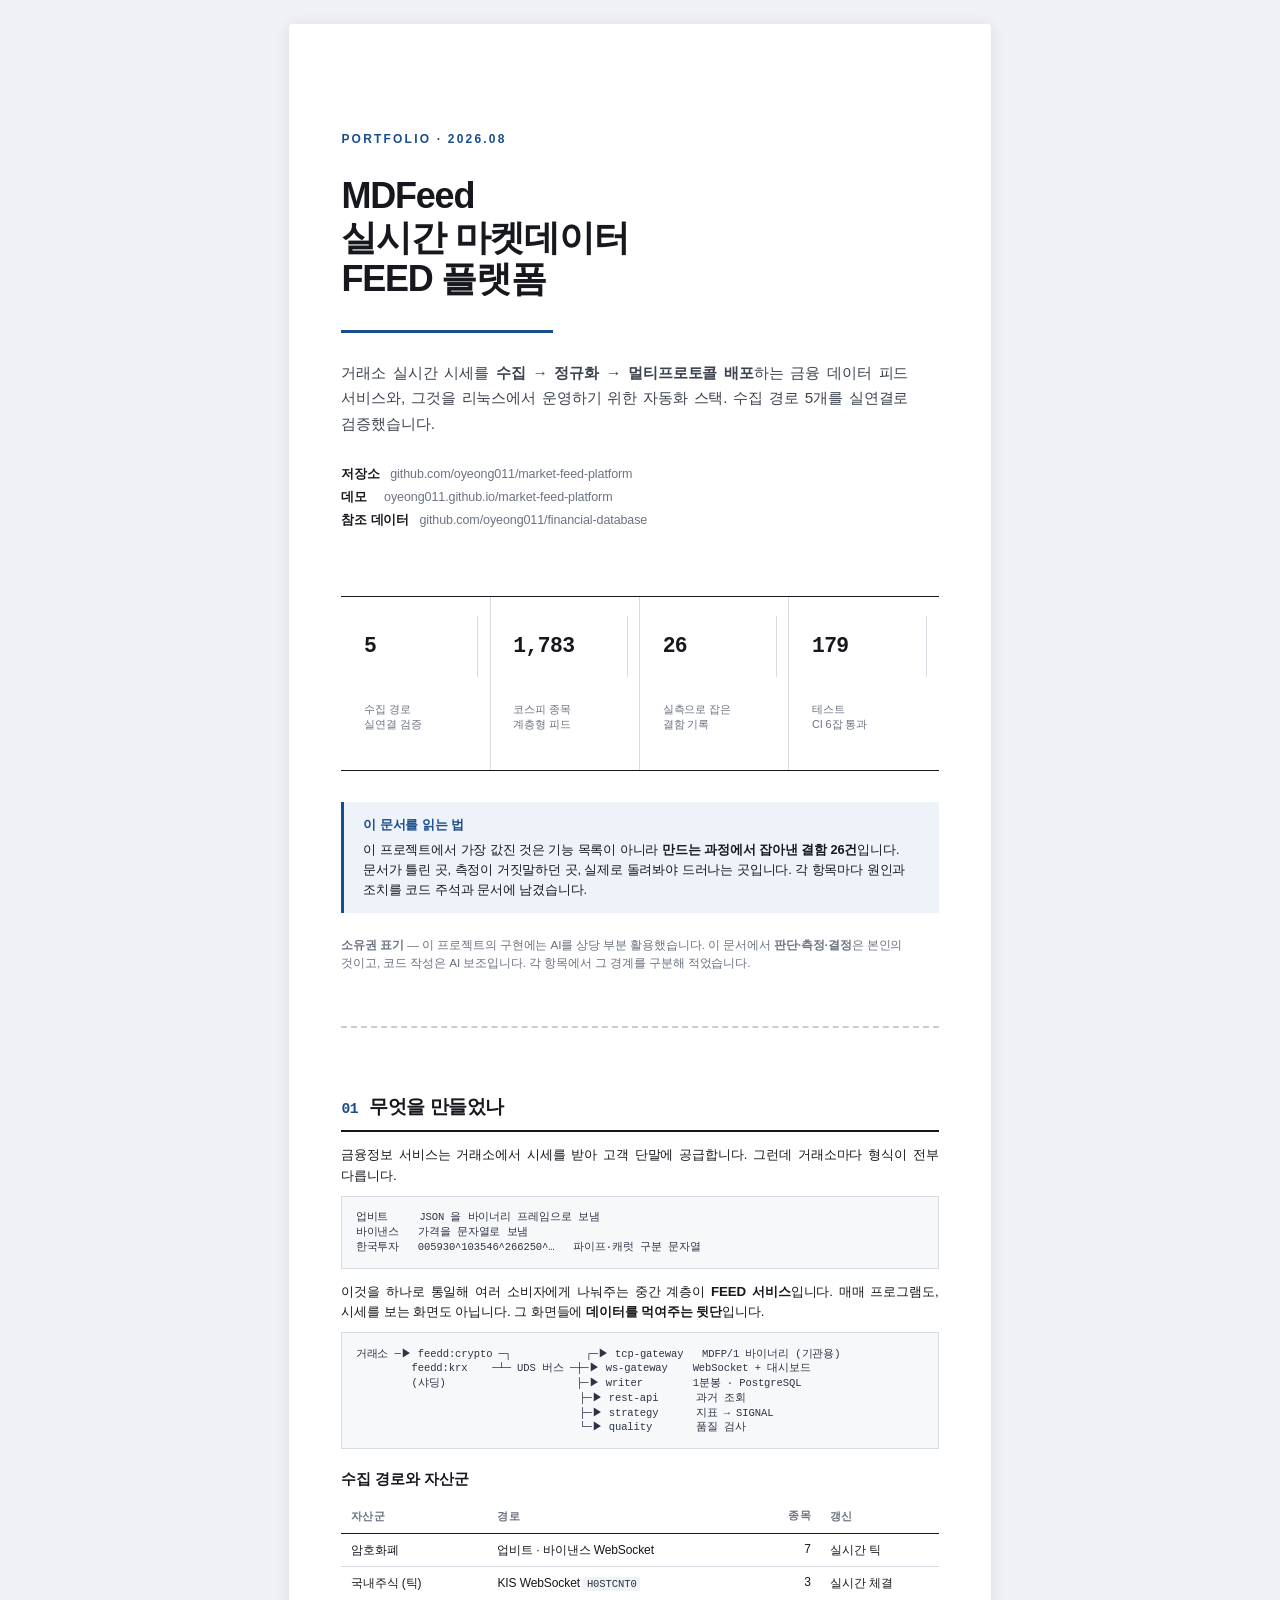
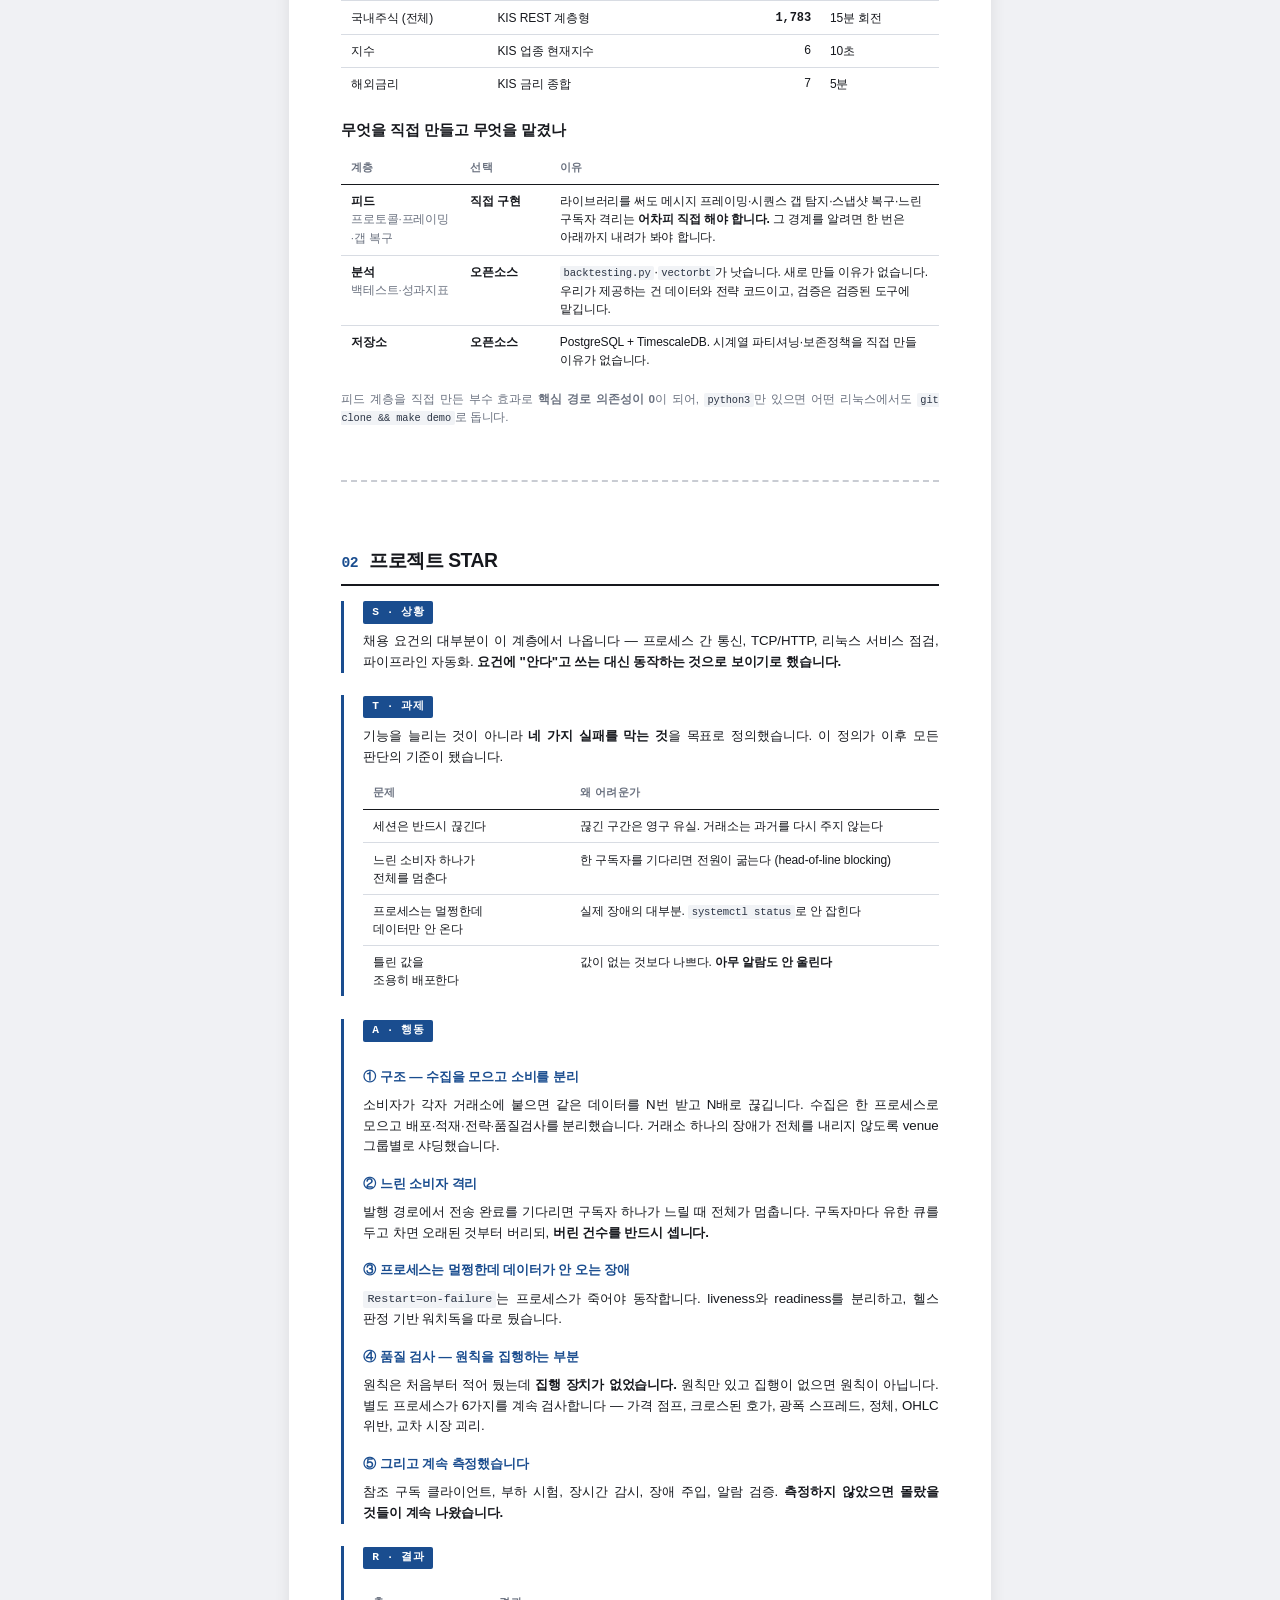
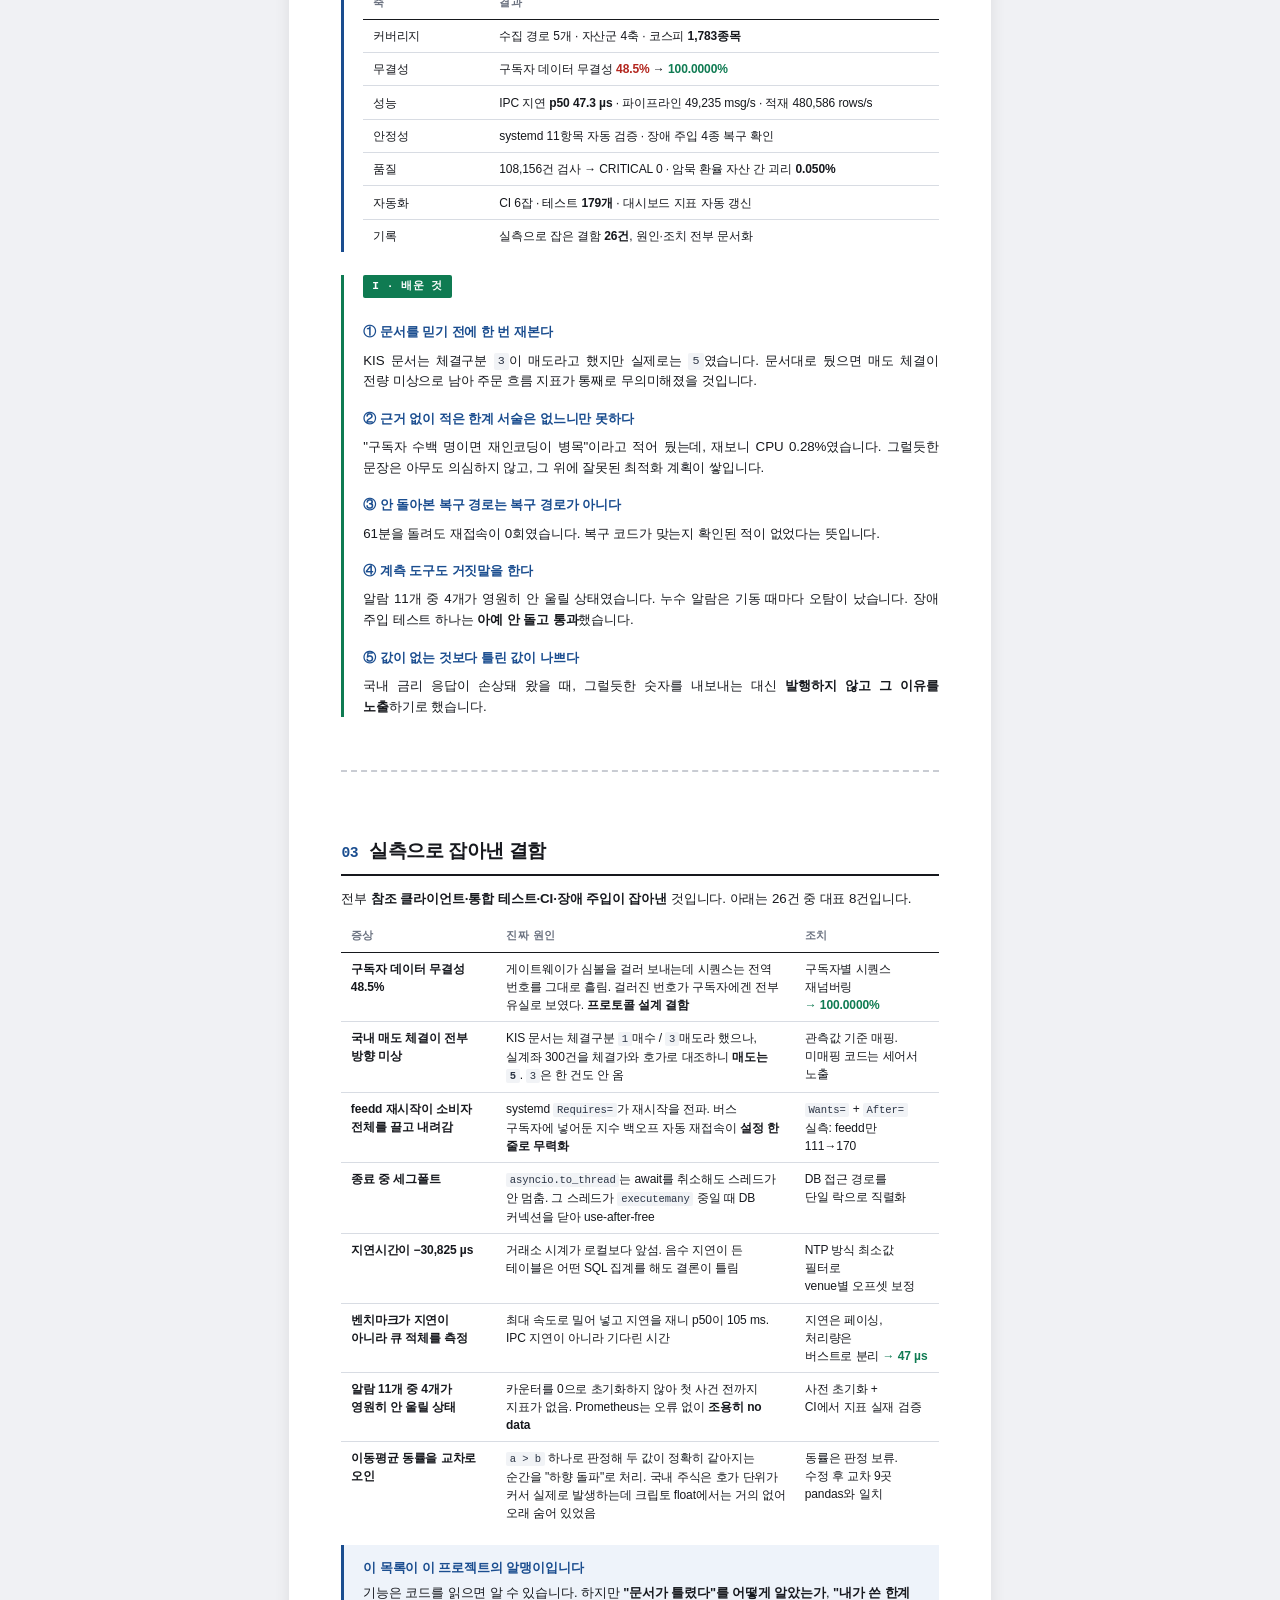
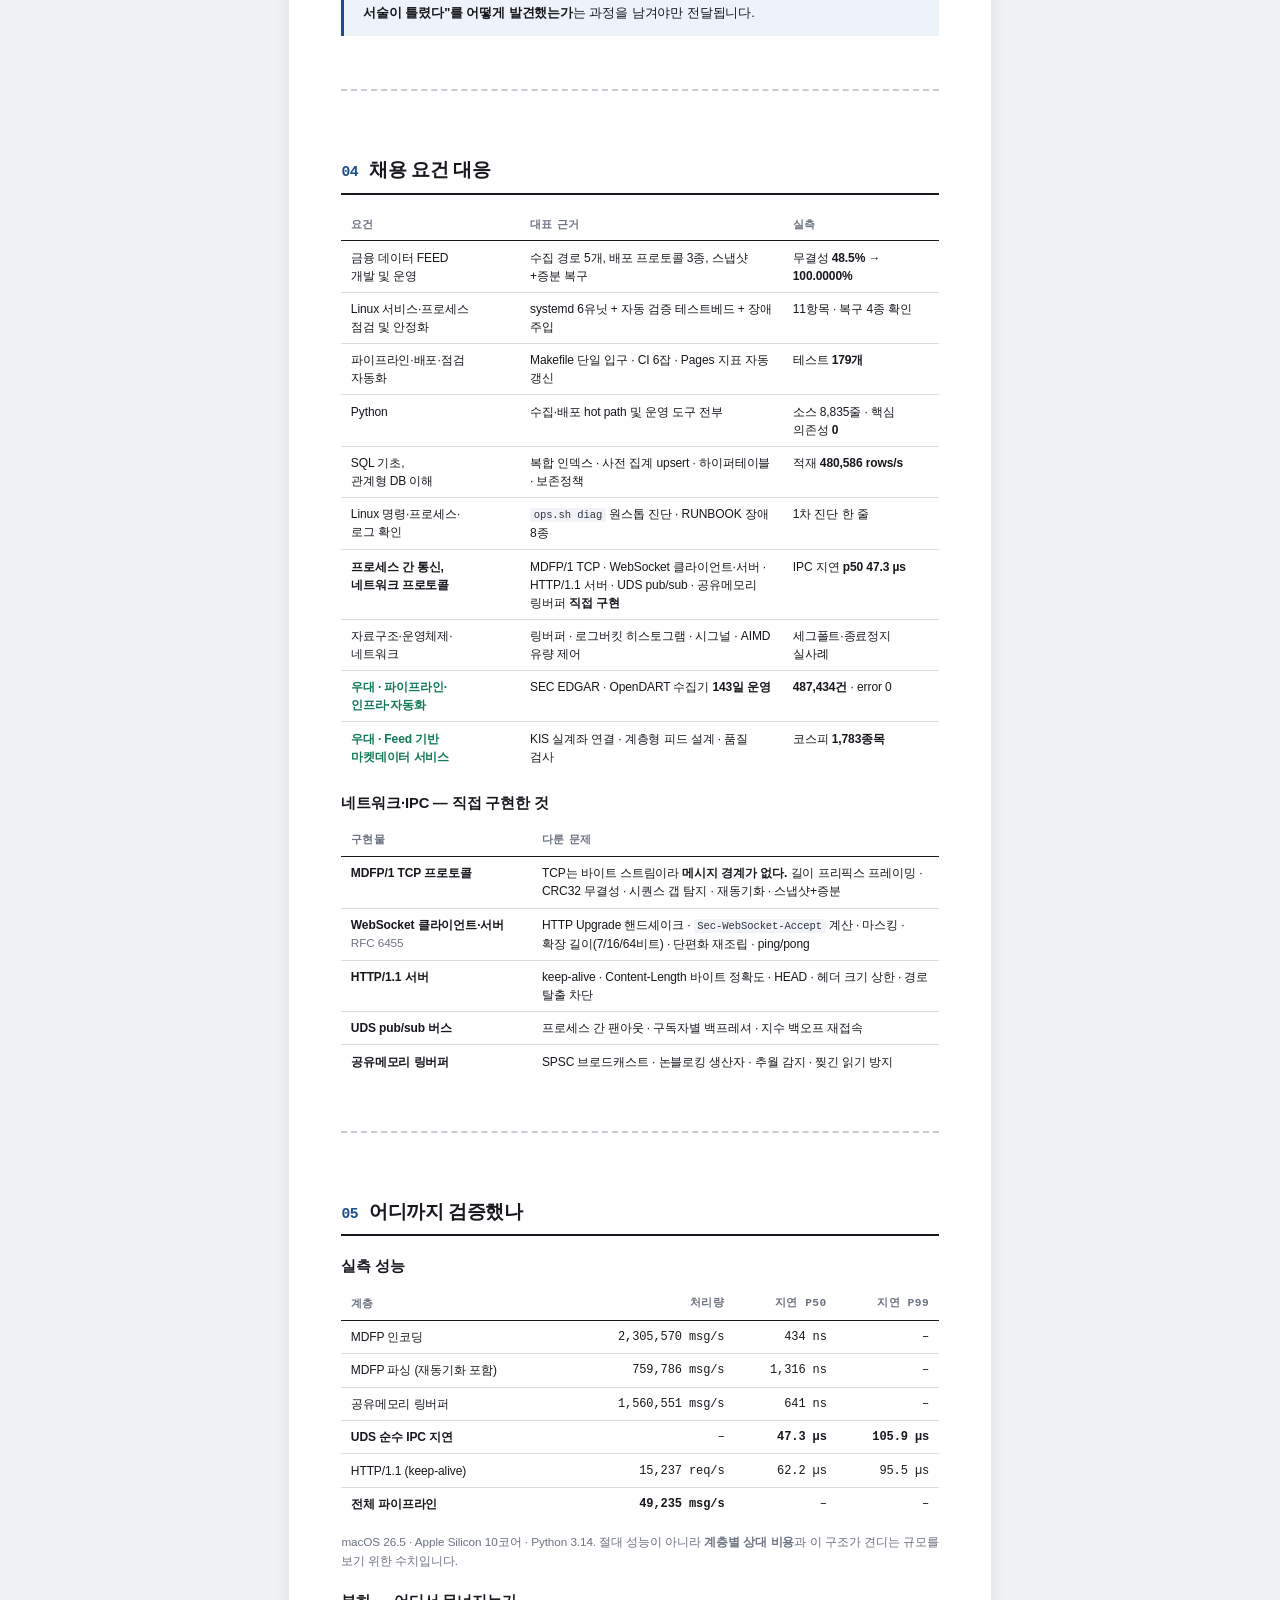
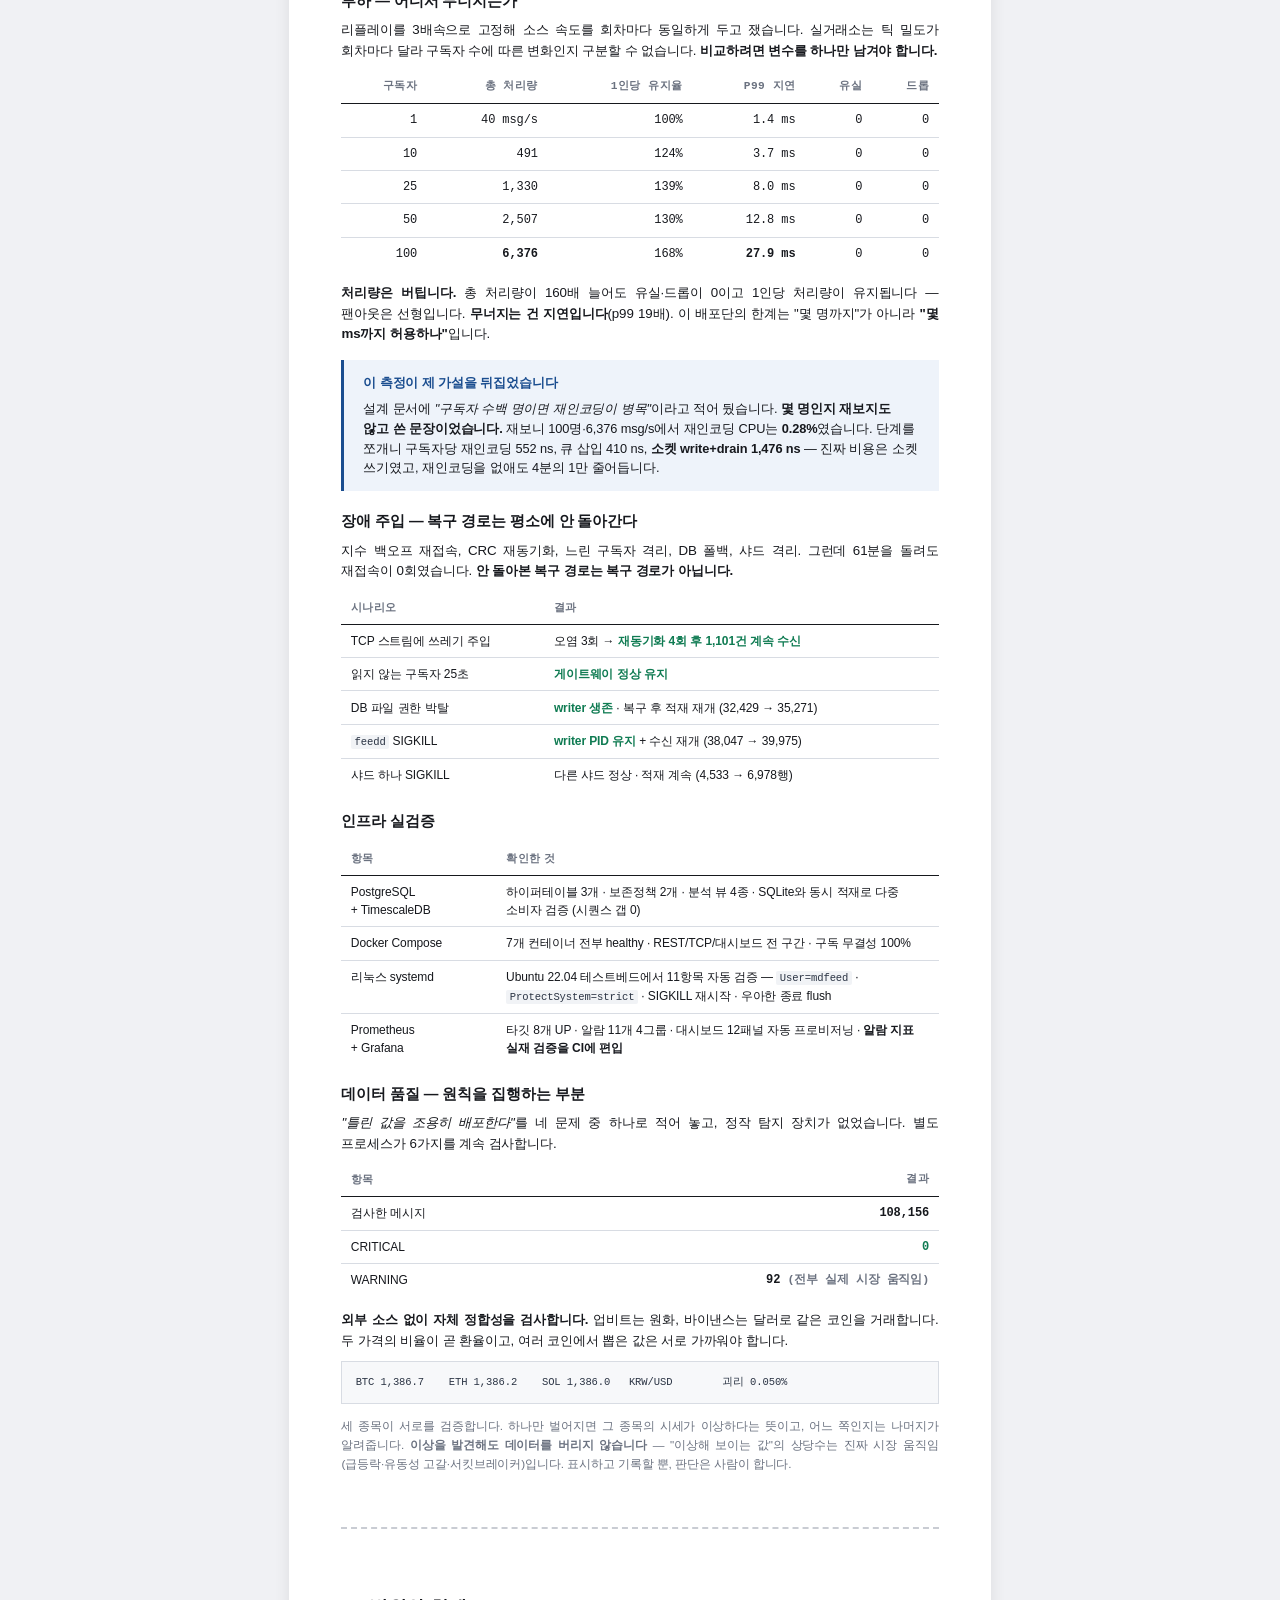
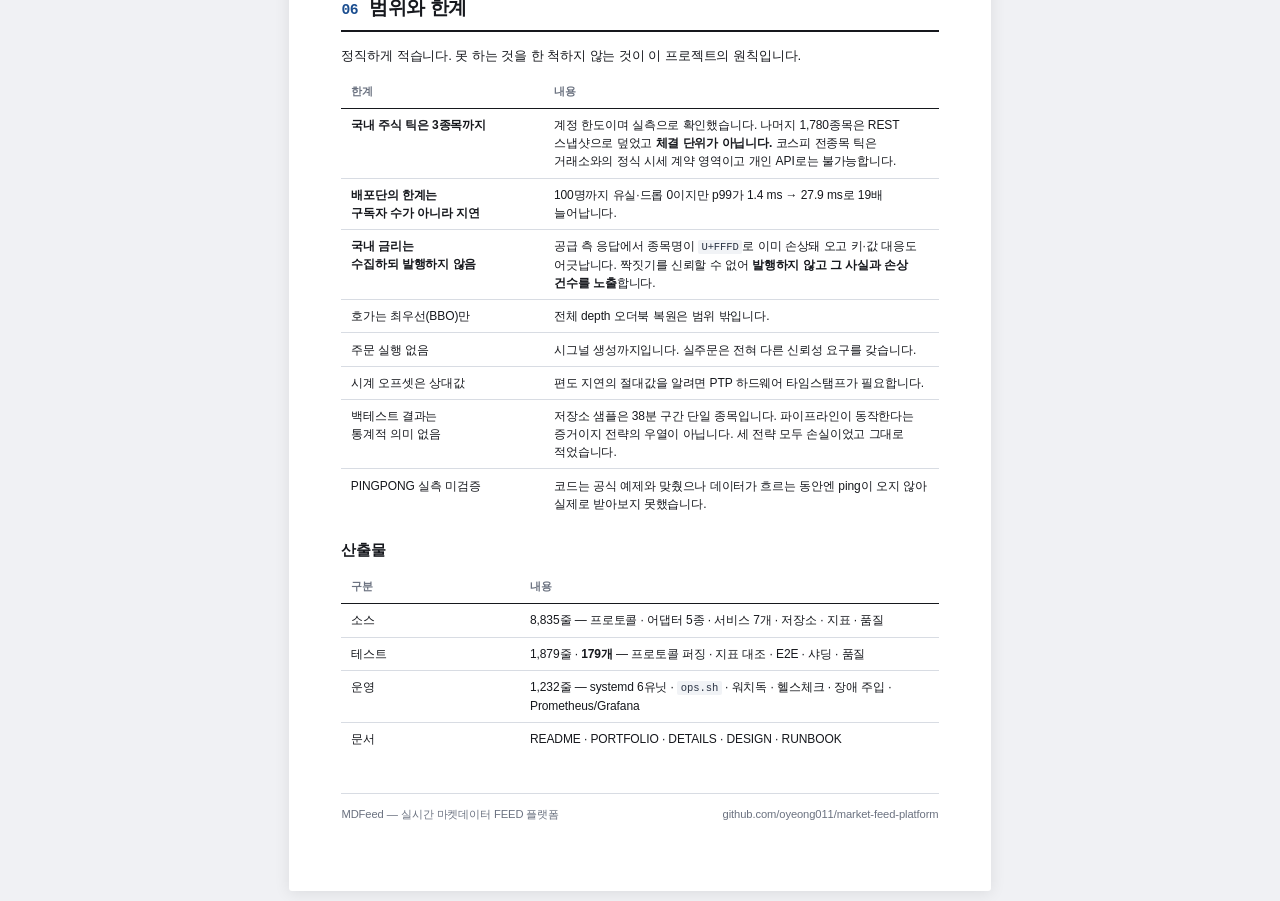
==== docs/portfolio.html @ a67b4fe7 "docs: A4 인쇄용 포트폴리오 HTML/PDF 추가 STAR(I) 구조 6개 섹션. 인쇄 검수 결과 반영: - word-break:keep-all — 표 셀에서 '오픈소/스' " ====
<!DOCTYPE html>
<html lang="ko">
<head>
<meta charset="utf-8">
<meta name="viewport" content="width=device-width, initial-scale=1">
<title>MDFeed 포트폴리오 — 실시간 마켓데이터 FEED 플랫폼</title>
<style>
/* ─────────────────────────────────────────────────────────────
   인쇄(PDF) 우선 설계.
   화면에서도 읽히되, 기준은 A4 인쇄물이다.
   ───────────────────────────────────────────────────────────── */
@page { size: A4; margin: 16mm 14mm 16mm 14mm; }

:root{
  --ink:#16181d; --ink2:#3d434e; --dim:#6b7280; --line:#d8dce3;
  --accent:#1a4d8f; --accent-bg:#eef3fa; --ok:#0f7b52; --bad:#b3261e;
  --mono:"SF Mono",ui-monospace,Menlo,Consolas,monospace;
}
*{box-sizing:border-box;margin:0;padding:0}
/* 한글은 단어 중간에서 끊으면 안 된다. 표 셀까지 전역 적용.
   (기본 break-word 로 두면 "오픈소/스" 처럼 잘린다) */
body,td,th,li,p,div{word-break:keep-all;overflow-wrap:break-word}
p,td{orphans:2;widows:2}
html{-webkit-print-color-adjust:exact;print-color-adjust:exact}
body{
  font-family:-apple-system,"Apple SD Gothic Neo","Malgun Gothic","Noto Sans KR",sans-serif;
  color:var(--ink); background:#fff; font-size:10pt; line-height:1.55;
  letter-spacing:-0.1px;
}
.page{max-width:186mm;margin:0 auto;padding:0 4mm}
@media screen{
  body{background:#f0f1f4;padding:24px 0}
  .page{background:#fff;padding:18mm 14mm;box-shadow:0 2px 16px rgba(0,0,0,.09);
        border-radius:3px;margin-bottom:0}
}

/* ── 표지 ── */
.cover{text-align:left;padding:10mm 0 8mm}
.cover .kicker{font-size:9pt;letter-spacing:2.2px;color:var(--accent);font-weight:700;
               text-transform:uppercase;margin-bottom:7mm}
.cover h1{font-size:27pt;line-height:1.16;letter-spacing:-1.2px;font-weight:800;margin-bottom:4mm}
.cover .sub{font-size:11.5pt;color:var(--ink2);line-height:1.66;max-width:150mm}
.cover .rule{height:3px;background:var(--accent);width:56mm;margin:8mm 0 7mm}
.cover .meta{font-size:9.4pt;color:var(--dim);line-height:1.85}
.cover .meta b{color:var(--ink);font-weight:600}
.cover a{color:var(--accent);text-decoration:none}

/* ── 표지 핵심 수치 ── */
.headline{display:grid;grid-template-columns:repeat(4,1fr);gap:0;margin:9mm 0 0;
          border-top:1.5px solid var(--ink);border-bottom:1.5px solid var(--ink)}
.headline div{padding:5mm 3mm;border-right:1px solid var(--line)}
.headline div:last-child{border-right:none}
.headline .n{font-family:var(--mono);font-size:16pt;font-weight:700;letter-spacing:-0.6px;
             line-height:1.1;margin-bottom:1.5mm}
.headline .l{font-size:8.2pt;color:var(--dim);line-height:1.4}

/* ── 섹션 ── */
h2{font-size:14.5pt;font-weight:800;letter-spacing:-0.5px;margin:7mm 0 3.5mm;
   padding-bottom:2mm;border-bottom:2px solid var(--ink);page-break-after:avoid}
h2 .num{color:var(--accent);font-family:var(--mono);font-size:11pt;margin-right:3mm}
h3{font-size:11pt;font-weight:700;margin:5mm 0 2mm;color:var(--ink);page-break-after:avoid}
h4{font-size:10pt;font-weight:700;margin:4.5mm 0 2mm;color:var(--accent);page-break-after:avoid}
p{margin-bottom:2.4mm;text-align:justify;word-break:keep-all}
strong{font-weight:700}
code{font-family:var(--mono);font-size:.88em;background:#f1f3f6;padding:.1em .35em;
     border-radius:2px;color:#2b3444}
a{color:var(--accent)}

/* ── STAR 블록 ── */
.star{border-left:3px solid var(--accent);padding-left:5mm;margin:4mm 0 6mm;
      page-break-inside:avoid}
.star .tag{display:inline-block;font-family:var(--mono);font-size:8.4pt;font-weight:700;
           color:#fff;background:var(--accent);padding:.7mm 2.4mm;border-radius:2px;
           margin-bottom:2mm;letter-spacing:.5px}
.star.i .tag{background:var(--ok)}
.star.i{border-left-color:var(--ok)}

/* ── 표 ── */
thead{display:table-header-group}
table{width:100%;border-collapse:collapse;margin:2.5mm 0 3.5mm;font-size:9pt}
/* 긴 표는 쪼개지되 행 중간에서는 안 끊기게. thead 는 반복된다.
   avoid 로 묶어 두면 표 하나 때문에 페이지가 통째로 비는 일이 생긴다 */
tr{page-break-inside:avoid}
th{text-align:left;font-weight:700;font-size:8.4pt;color:var(--dim);
   text-transform:uppercase;letter-spacing:.5px;padding:2mm 2.5mm;
   border-bottom:1.5px solid var(--ink);white-space:nowrap}
td{padding:1.9mm 2.5mm;border-bottom:.5px solid var(--line);vertical-align:top;line-height:1.5}
tr:last-child td{border-bottom:none}
.num-col{text-align:right;font-family:var(--mono);white-space:nowrap}
.mono{font-family:var(--mono);font-size:.92em}
.ok{color:var(--ok);font-weight:700}
.bad{color:var(--bad);font-weight:700}
.big{font-family:var(--mono);font-weight:700}

/* ── 강조 박스 ── */
.callout{background:var(--accent-bg);border-left:3px solid var(--accent);
         padding:3.5mm 5mm;margin:4mm 0;font-size:9.6pt;page-break-inside:avoid}
.callout .t{font-weight:700;margin-bottom:1.5mm;color:var(--accent)}
.note{font-size:8.8pt;color:var(--dim);line-height:1.6;margin-top:2mm}

/* ── 다이어그램 ── */
pre.dia{font-family:var(--mono);font-size:7.9pt;line-height:1.4;background:#f7f8fa;
        border:.5px solid var(--line);padding:3.5mm;overflow:hidden;white-space:pre;
        page-break-inside:avoid;margin:2.5mm 0 3.5mm;color:#2b3444}

/* ── 페이지 나눔 ── */
.pb{page-break-before:always}
.avoid{page-break-inside:avoid}
@media screen{ .pb{margin-top:14mm;border-top:2px dashed #c9ccd3;padding-top:10mm} }

/* ── 푸터 ── */
.foot{margin-top:10mm;padding-top:3mm;border-top:1px solid var(--line);
      font-size:8.4pt;color:var(--dim);display:flex;justify-content:space-between}
</style>
</head>
<body>
<div class="page">

<!-- ══════════════ 표지 ══════════════ -->
<div class="cover">
  <div class="kicker">Portfolio · 2026.08</div>
  <h1>MDFeed<br>실시간 마켓데이터<br>FEED 플랫폼</h1>
  <div class="rule"></div>
  <p class="sub">
    거래소 실시간 시세를 <strong>수집 → 정규화 → 멀티프로토콜 배포</strong>하는
    금융 데이터 피드 서비스와, 그것을 리눅스에서 운영하기 위한 자동화 스택.
    수집 경로 5개를 실연결로 검증했습니다.
  </p>
  <div class="meta" style="margin-top:7mm">
    <b>저장소</b> &nbsp; github.com/oyeong011/market-feed-platform<br>
    <b>데모</b> &nbsp;&nbsp;&nbsp; oyeong011.github.io/market-feed-platform<br>
    <b>참조 데이터</b> &nbsp; github.com/oyeong011/financial-database
  </div>
</div>

<div class="headline">
  <div><div class="n">5</div><div class="l">수집 경로<br>실연결 검증</div></div>
  <div><div class="n">1,783</div><div class="l">코스피 종목<br>계층형 피드</div></div>
  <div><div class="n">26</div><div class="l">실측으로 잡은<br>결함 기록</div></div>
  <div><div class="n">179</div><div class="l">테스트<br>CI 6잡 통과</div></div>
</div>

<div class="callout" style="margin-top:8mm">
  <div class="t">이 문서를 읽는 법</div>
  이 프로젝트에서 가장 값진 것은 기능 목록이 아니라 <strong>만드는 과정에서 잡아낸 결함
  26건</strong>입니다. 문서가 틀린 곳, 측정이 거짓말하던 곳, 실제로 돌려봐야 드러나는 곳입니다.
  각 항목마다 원인과 조치를 코드 주석과 문서에 남겼습니다.
</div>

<div class="note" style="margin-top:6mm">
  <strong>소유권 표기</strong> — 이 프로젝트의 구현에는 AI를 상당 부분 활용했습니다.
  이 문서에서 <strong>판단·측정·결정</strong>은 본인의 것이고, 코드 작성은 AI 보조입니다.
  각 항목에서 그 경계를 구분해 적었습니다.
</div>

<!-- ══════════════ 1. 무엇을 만들었나 ══════════════ -->
<div class="pb"></div>
<h2><span class="num">01</span>무엇을 만들었나</h2>

<p>
금융정보 서비스는 거래소에서 시세를 받아 고객 단말에 공급합니다. 그런데 거래소마다
형식이 전부 다릅니다.
</p>

<pre class="dia">업비트     JSON 을 바이너리 프레임으로 보냄
바이낸스   가격을 문자열로 보냄
한국투자   005930^103546^266250^…   파이프·캐럿 구분 문자열</pre>

<p>
이것을 하나로 통일해 여러 소비자에게 나눠주는 중간 계층이 <strong>FEED 서비스</strong>입니다.
매매 프로그램도, 시세를 보는 화면도 아닙니다. 그 화면들에 <strong>데이터를 먹여주는 뒷단</strong>입니다.
</p>

<pre class="dia">거래소 ─▶ feedd:crypto ─┐            ┌─▶ tcp-gateway   MDFP/1 바이너리 (기관용)
         feedd:krx    ─┴─ UDS 버스 ─┼─▶ ws-gateway    WebSocket + 대시보드
         (샤딩)                     ├─▶ writer        1분봉 · PostgreSQL
                                    ├─▶ rest-api      과거 조회
                                    ├─▶ strategy      지표 → SIGNAL
                                    └─▶ quality       품질 검사</pre>

<h3>수집 경로와 자산군</h3>
<table>
<thead><tr><th>자산군</th><th>경로</th><th class="num-col">종목</th><th>갱신</th></tr></thead>
<tbody>
<tr><td>암호화폐</td><td>업비트 · 바이낸스 WebSocket</td><td class="num-col">7</td><td>실시간 틱</td></tr>
<tr><td>국내주식 (틱)</td><td>KIS WebSocket <code>H0STCNT0</code></td><td class="num-col">3</td><td>실시간 체결</td></tr>
<tr><td>국내주식 (전체)</td><td>KIS REST 계층형</td><td class="num-col"><b>1,783</b></td><td>15분 회전</td></tr>
<tr><td>지수</td><td>KIS 업종 현재지수</td><td class="num-col">6</td><td>10초</td></tr>
<tr><td>해외금리</td><td>KIS 금리 종합</td><td class="num-col">7</td><td>5분</td></tr>
</tbody>
</table>

<h3>무엇을 직접 만들고 무엇을 맡겼나</h3>
<table>
<thead><tr><th style="width:20%">계층</th><th style="width:15%">선택</th><th>이유</th></tr></thead>
<tbody>
<tr><td><b>피드</b><br><span class="note">프로토콜·프레이밍·갭 복구</span></td><td><b>직접 구현</b></td>
<td>라이브러리를 써도 메시지 프레이밍·시퀀스 갭 탐지·스냅샷 복구·느린 구독자 격리는
<strong>어차피 직접 해야 합니다.</strong> 그 경계를 알려면 한 번은 아래까지 내려가 봐야 합니다.</td></tr>
<tr><td><b>분석</b><br><span class="note">백테스트·성과지표</span></td><td><b>오픈소스</b></td>
<td><code>backtesting.py</code>·<code>vectorbt</code>가 낫습니다. 새로 만들 이유가 없습니다.
우리가 제공하는 건 데이터와 전략 코드이고, 검증은 검증된 도구에 맡깁니다.</td></tr>
<tr><td><b>저장소</b></td><td><b>오픈소스</b></td>
<td>PostgreSQL + TimescaleDB. 시계열 파티셔닝·보존정책을 직접 만들 이유가 없습니다.</td></tr>
</tbody>
</table>

<p class="note" style="page-break-before:avoid">
피드 계층을 직접 만든 부수 효과로 <strong>핵심 경로 의존성이 0</strong>이 되어,
<code>python3</code>만 있으면 어떤 리눅스에서도 <code>git clone &amp;&amp; make demo</code>로 돕니다.
</p>

<!-- ══════════════ 2. 프로젝트 STAR ══════════════ -->
<div class="pb"></div>
<h2><span class="num">02</span>프로젝트 STAR</h2>

<div class="star avoid">
<span class="tag">S · 상황</span>
<p>
채용 요건의 대부분이 이 계층에서 나옵니다 — 프로세스 간 통신, TCP/HTTP,
리눅스 서비스 점검, 파이프라인 자동화. <strong>요건에 "안다"고 쓰는 대신
동작하는 것으로 보이기로 했습니다.</strong>
</p>
</div>

<div class="star avoid">
<span class="tag">T · 과제</span>
<p>
기능을 늘리는 것이 아니라 <strong>네 가지 실패를 막는 것</strong>을 목표로 정의했습니다.
이 정의가 이후 모든 판단의 기준이 됐습니다.
</p>
<table>
<thead><tr><th style="width:36%">문제</th><th>왜 어려운가</th></tr></thead>
<tbody>
<tr><td>세션은 반드시 끊긴다</td><td>끊긴 구간은 영구 유실. 거래소는 과거를 다시 주지 않는다</td></tr>
<tr><td>느린 소비자 하나가<br>전체를 멈춘다</td><td>한 구독자를 기다리면 전원이 굶는다 (head-of-line blocking)</td></tr>
<tr><td>프로세스는 멀쩡한데<br>데이터만 안 온다</td><td>실제 장애의 대부분. <code>systemctl status</code>로 안 잡힌다</td></tr>
<tr><td>틀린 값을<br>조용히 배포한다</td><td>값이 없는 것보다 나쁘다. <strong>아무 알람도 안 울린다</strong></td></tr>
</tbody>
</table>
</div>

<div class="star avoid">
<span class="tag">A · 행동</span>
<h4>① 구조 — 수집을 모으고 소비를 분리</h4>
<p>소비자가 각자 거래소에 붙으면 같은 데이터를 N번 받고 N배로 끊깁니다.
수집은 한 프로세스로 모으고 배포·적재·전략·품질검사를 분리했습니다.
거래소 하나의 장애가 전체를 내리지 않도록 venue 그룹별로 샤딩했습니다.</p>

<h4>② 느린 소비자 격리</h4>
<p>발행 경로에서 전송 완료를 기다리면 구독자 하나가 느릴 때 전체가 멈춥니다.
구독자마다 유한 큐를 두고 차면 오래된 것부터 버리되, <strong>버린 건수를 반드시 셉니다.</strong></p>

<h4>③ 프로세스는 멀쩡한데 데이터가 안 오는 장애</h4>
<p><code>Restart=on-failure</code>는 프로세스가 죽어야 동작합니다. liveness와 readiness를
분리하고, 헬스 판정 기반 워치독을 따로 뒀습니다.</p>

<h4>④ 품질 검사 — 원칙을 집행하는 부분</h4>
<p>원칙은 처음부터 적어 뒀는데 <strong>집행 장치가 없었습니다.</strong>
원칙만 있고 집행이 없으면 원칙이 아닙니다. 별도 프로세스가 6가지를 계속 검사합니다 —
가격 점프, 크로스된 호가, 광폭 스프레드, 정체, OHLC 위반, 교차 시장 괴리.</p>

<h4>⑤ 그리고 계속 측정했습니다</h4>
<p>참조 구독 클라이언트, 부하 시험, 장시간 감시, 장애 주입, 알람 검증.
<strong>측정하지 않았으면 몰랐을 것들이 계속 나왔습니다.</strong></p>
</div>

<div class="star avoid">
<span class="tag">R · 결과</span>
<table>
<thead><tr><th style="width:22%">축</th><th>결과</th></tr></thead>
<tbody>
<tr><td>커버리지</td><td>수집 경로 5개 · 자산군 4축 · 코스피 <b>1,783종목</b></td></tr>
<tr><td>무결성</td><td>구독자 데이터 무결성 <span class="bad">48.5%</span> → <span class="ok">100.0000%</span></td></tr>
<tr><td>성능</td><td>IPC 지연 <b>p50 47.3 µs</b> · 파이프라인 49,235 msg/s · 적재 480,586 rows/s</td></tr>
<tr><td>안정성</td><td>systemd 11항목 자동 검증 · 장애 주입 4종 복구 확인</td></tr>
<tr><td>품질</td><td>108,156건 검사 → CRITICAL 0 · 암묵 환율 자산 간 괴리 <b>0.050%</b></td></tr>
<tr><td>자동화</td><td>CI 6잡 · 테스트 <b>179개</b> · 대시보드 지표 자동 갱신</td></tr>
<tr><td>기록</td><td>실측으로 잡은 결함 <b>26건</b>, 원인·조치 전부 문서화</td></tr>
</tbody>
</table>
</div>

<div class="star i avoid">
<span class="tag">I · 배운 것</span>
<h4>① 문서를 믿기 전에 한 번 재본다</h4>
<p>KIS 문서는 체결구분 <code>3</code>이 매도라고 했지만 실제로는 <code>5</code>였습니다.
문서대로 뒀으면 매도 체결이 전량 미상으로 남아 주문 흐름 지표가 통째로 무의미해졌을 것입니다.</p>

<h4>② 근거 없이 적은 한계 서술은 없느니만 못하다</h4>
<p>"구독자 수백 명이면 재인코딩이 병목"이라고 적어 뒀는데, 재보니 CPU 0.28%였습니다.
그럴듯한 문장은 아무도 의심하지 않고, 그 위에 잘못된 최적화 계획이 쌓입니다.</p>

<h4>③ 안 돌아본 복구 경로는 복구 경로가 아니다</h4>
<p>61분을 돌려도 재접속이 0회였습니다. 복구 코드가 맞는지 확인된 적이 없었다는 뜻입니다.</p>

<h4>④ 계측 도구도 거짓말을 한다</h4>
<p>알람 11개 중 4개가 영원히 안 울릴 상태였습니다. 누수 알람은 기동 때마다 오탐이 났습니다.
장애 주입 테스트 하나는 <strong>아예 안 돌고 통과</strong>했습니다.</p>

<h4>⑤ 값이 없는 것보다 틀린 값이 나쁘다</h4>
<p>국내 금리 응답이 손상돼 왔을 때, 그럴듯한 숫자를 내보내는 대신
<strong>발행하지 않고 그 이유를 노출</strong>하기로 했습니다.</p>
</div>

<!-- ══════════════ 3. 결함 하이라이트 ══════════════ -->
<div class="pb"></div>
<h2><span class="num">03</span>실측으로 잡아낸 결함</h2>

<p>
전부 <strong>참조 클라이언트·통합 테스트·CI·장애 주입이 잡아낸</strong> 것입니다.
아래는 26건 중 대표 8건입니다.
</p>

<table>
<thead><tr><th style="width:26%">증상</th><th>진짜 원인</th><th style="width:24%">조치</th></tr></thead>
<tbody>
<tr>
<td><b>구독자 데이터 무결성 48.5%</b></td>
<td>게이트웨이가 심볼을 걸러 보내는데 시퀀스는 전역 번호를 그대로 흘림.
걸러진 번호가 구독자에겐 전부 유실로 보였다. <strong>프로토콜 설계 결함</strong></td>
<td>구독자별 시퀀스 재넘버링<br><span class="ok">→ 100.0000%</span></td>
</tr>
<tr>
<td><b>국내 매도 체결이 전부 방향 미상</b></td>
<td>KIS 문서는 체결구분 <code>1</code>매수 / <code>3</code>매도라 했으나, 실계좌 300건을
체결가와 호가로 대조하니 <strong>매도는 <code>5</code></strong>. <code>3</code>은 한 건도 안 옴</td>
<td>관측값 기준 매핑.<br>미매핑 코드는 세어서 노출</td>
</tr>
<tr>
<td><b>feedd 재시작이 소비자 전체를 끌고 내려감</b></td>
<td>systemd <code>Requires=</code>가 재시작을 전파. 버스 구독자에 넣어둔
지수 백오프 자동 재접속이 <strong>설정 한 줄로 무력화</strong></td>
<td><code>Wants=</code> + <code>After=</code><br>실측: feedd만 111→170</td>
</tr>
<tr>
<td><b>종료 중 세그폴트</b></td>
<td><code>asyncio.to_thread</code>는 await를 취소해도 스레드가 안 멈춤.
그 스레드가 <code>executemany</code> 중일 때 DB 커넥션을 닫아 use-after-free</td>
<td>DB 접근 경로를<br>단일 락으로 직렬화</td>
</tr>
<tr>
<td><b>지연시간이 −30,825 µs</b></td>
<td>거래소 시계가 로컬보다 앞섬. 음수 지연이 든 테이블은 어떤 SQL 집계를 해도 결론이 틀림</td>
<td>NTP 방식 최소값 필터로<br>venue별 오프셋 보정</td>
</tr>
<tr>
<td><b>벤치마크가 지연이 아니라 큐 적체를 측정</b></td>
<td>최대 속도로 밀어 넣고 지연을 재니 p50이 105 ms. IPC 지연이 아니라 기다린 시간</td>
<td>지연은 페이싱, 처리량은<br>버스트로 분리 <span class="ok">→ 47 µs</span></td>
</tr>
<tr>
<td><b>알람 11개 중 4개가 영원히 안 울릴 상태</b></td>
<td>카운터를 0으로 초기화하지 않아 첫 사건 전까지 지표가 없음.
Prometheus는 오류 없이 <strong>조용히 no data</strong></td>
<td>사전 초기화 +<br>CI에서 지표 실재 검증</td>
</tr>
<tr>
<td><b>이동평균 동률을 교차로 오인</b></td>
<td><code>a &gt; b</code> 하나로 판정해 두 값이 정확히 같아지는 순간을 "하향 돌파"로 처리.
국내 주식은 호가 단위가 커서 실제로 발생하는데 크립토 float에서는 거의 없어 오래 숨어 있었음</td>
<td>동률은 판정 보류.<br>수정 후 교차 9곳 pandas와 일치</td>
</tr>
</tbody>
</table>

<div class="callout">
<div class="t">이 목록이 이 프로젝트의 알맹이입니다</div>
기능은 코드를 읽으면 알 수 있습니다. 하지만 <strong>"문서가 틀렸다"를 어떻게 알았는가</strong>,
<strong>"내가 쓴 한계 서술이 틀렸다"를 어떻게 발견했는가</strong>는 과정을 남겨야만 전달됩니다.
</div>

<!-- ══════════════ 4. 요건 대응 ══════════════ -->
<div class="pb"></div>
<h2><span class="num">04</span>채용 요건 대응</h2>

<table>
<thead><tr><th style="width:30%">요건</th><th>대표 근거</th><th style="width:26%">실측</th></tr></thead>
<tbody>
<tr><td>금융 데이터 FEED<br>개발 및 운영</td><td>수집 경로 5개, 배포 프로토콜 3종, 스냅샷+증분 복구</td><td>무결성 <b>48.5% → 100.0000%</b></td></tr>
<tr><td>Linux 서비스·프로세스<br>점검 및 안정화</td><td>systemd 6유닛 + 자동 검증 테스트베드 + 장애 주입</td><td>11항목 · 복구 4종 확인</td></tr>
<tr><td>파이프라인·배포·점검<br>자동화</td><td>Makefile 단일 입구 · CI 6잡 · Pages 지표 자동 갱신</td><td>테스트 <b>179개</b></td></tr>
<tr><td>Python</td><td>수집·배포 hot path 및 운영 도구 전부</td><td>소스 8,835줄 · 핵심 의존성 <b>0</b></td></tr>
<tr><td>SQL 기초,<br>관계형 DB 이해</td><td>복합 인덱스 · 사전 집계 upsert · 하이퍼테이블 · 보존정책</td><td>적재 <b>480,586 rows/s</b></td></tr>
<tr><td>Linux 명령·프로세스·<br>로그 확인</td><td><code>ops.sh diag</code> 원스톱 진단 · RUNBOOK 장애 8종</td><td>1차 진단 한 줄</td></tr>
<tr><td><b>프로세스 간 통신,<br>네트워크 프로토콜</b></td><td>MDFP/1 TCP · WebSocket 클라이언트·서버 · HTTP/1.1 서버 ·
UDS pub/sub · 공유메모리 링버퍼 <b>직접 구현</b></td><td>IPC 지연 <b>p50 47.3 µs</b></td></tr>
<tr><td>자료구조·운영체제·<br>네트워크</td><td>링버퍼 · 로그버킷 히스토그램 · 시그널 · AIMD 유량 제어</td><td>세그폴트·종료정지 실사례</td></tr>
<tr><td class="ok">우대 · 파이프라인·<br>인프라·자동화</td><td>SEC EDGAR · OpenDART 수집기 <b>143일 운영</b></td><td><b>487,434건</b> · error 0</td></tr>
<tr><td class="ok">우대 · Feed 기반<br>마켓데이터 서비스</td><td>KIS 실계좌 연결 · 계층형 피드 설계 · 품질 검사</td><td>코스피 <b>1,783종목</b></td></tr>
</tbody>
</table>

<h3>네트워크·IPC — 직접 구현한 것</h3>
<table>
<thead><tr><th style="width:32%">구현물</th><th>다룬 문제</th></tr></thead>
<tbody>
<tr><td><b>MDFP/1 TCP 프로토콜</b></td><td>TCP는 바이트 스트림이라 <strong>메시지 경계가 없다.</strong>
길이 프리픽스 프레이밍 · CRC32 무결성 · 시퀀스 갭 탐지 · 재동기화 · 스냅샷+증분</td></tr>
<tr><td><b>WebSocket 클라이언트·서버</b><br><span class="note">RFC 6455</span></td>
<td>HTTP Upgrade 핸드셰이크 · <code>Sec-WebSocket-Accept</code> 계산 ·
마스킹 · 확장 길이(7/16/64비트) · 단편화 재조립 · ping/pong</td></tr>
<tr><td><b>HTTP/1.1 서버</b></td><td>keep-alive · Content-Length 바이트 정확도 · HEAD ·
헤더 크기 상한 · 경로 탈출 차단</td></tr>
<tr><td><b>UDS pub/sub 버스</b></td><td>프로세스 간 팬아웃 · 구독자별 백프레셔 · 지수 백오프 재접속</td></tr>
<tr><td><b>공유메모리 링버퍼</b></td><td>SPSC 브로드캐스트 · 논블로킹 생산자 · 추월 감지 · 찢긴 읽기 방지</td></tr>
</tbody>
</table>

<!-- ══════════════ 5. 검증 ══════════════ -->
<div class="pb"></div>
<h2><span class="num">05</span>어디까지 검증했나</h2>

<h3>실측 성능</h3>
<table>
<thead><tr><th>계층</th><th class="num-col">처리량</th><th class="num-col">지연 p50</th><th class="num-col">지연 p99</th></tr></thead>
<tbody>
<tr><td>MDFP 인코딩</td><td class="num-col">2,305,570 msg/s</td><td class="num-col">434 ns</td><td class="num-col">–</td></tr>
<tr><td>MDFP 파싱 (재동기화 포함)</td><td class="num-col">759,786 msg/s</td><td class="num-col">1,316 ns</td><td class="num-col">–</td></tr>
<tr><td>공유메모리 링버퍼</td><td class="num-col">1,560,551 msg/s</td><td class="num-col">641 ns</td><td class="num-col">–</td></tr>
<tr><td><b>UDS 순수 IPC 지연</b></td><td class="num-col">–</td><td class="num-col"><b>47.3 µs</b></td><td class="num-col"><b>105.9 µs</b></td></tr>
<tr><td>HTTP/1.1 (keep-alive)</td><td class="num-col">15,237 req/s</td><td class="num-col">62.2 µs</td><td class="num-col">95.5 µs</td></tr>
<tr><td><b>전체 파이프라인</b></td><td class="num-col"><b>49,235 msg/s</b></td><td class="num-col">–</td><td class="num-col">–</td></tr>
</tbody>
</table>
<p class="note">
macOS 26.5 · Apple Silicon 10코어 · Python 3.14. 절대 성능이 아니라
<strong>계층별 상대 비용</strong>과 이 구조가 견디는 규모를 보기 위한 수치입니다.
</p>


<h3>부하 — 어디서 무너지는가</h3>
<p>
리플레이를 3배속으로 고정해 소스 속도를 회차마다 동일하게 두고 쟀습니다.
실거래소는 틱 밀도가 회차마다 달라 구독자 수에 따른 변화인지 구분할 수 없습니다.
<strong>비교하려면 변수를 하나만 남겨야 합니다.</strong>
</p>
<table>
<thead><tr><th class="num-col">구독자</th><th class="num-col">총 처리량</th><th class="num-col">1인당 유지율</th>
<th class="num-col">p99 지연</th><th class="num-col">유실</th><th class="num-col">드롭</th></tr></thead>
<tbody>
<tr><td class="num-col">1</td><td class="num-col">40 msg/s</td><td class="num-col">100%</td><td class="num-col">1.4 ms</td><td class="num-col">0</td><td class="num-col">0</td></tr>
<tr><td class="num-col">10</td><td class="num-col">491</td><td class="num-col">124%</td><td class="num-col">3.7 ms</td><td class="num-col">0</td><td class="num-col">0</td></tr>
<tr><td class="num-col">25</td><td class="num-col">1,330</td><td class="num-col">139%</td><td class="num-col">8.0 ms</td><td class="num-col">0</td><td class="num-col">0</td></tr>
<tr><td class="num-col">50</td><td class="num-col">2,507</td><td class="num-col">130%</td><td class="num-col">12.8 ms</td><td class="num-col">0</td><td class="num-col">0</td></tr>
<tr><td class="num-col">100</td><td class="num-col"><b>6,376</b></td><td class="num-col">168%</td><td class="num-col"><b>27.9 ms</b></td><td class="num-col">0</td><td class="num-col">0</td></tr>
</tbody>
</table>
<p>
<strong>처리량은 버팁니다.</strong> 총 처리량이 160배 늘어도 유실·드롭이 0이고 1인당 처리량이
유지됩니다 — 팬아웃은 선형입니다. <strong>무너지는 건 지연입니다</strong>(p99 19배).
이 배포단의 한계는 "몇 명까지"가 아니라 <strong>"몇 ms까지 허용하나"</strong>입니다.
</p>

<div class="callout">
<div class="t">이 측정이 제 가설을 뒤집었습니다</div>
설계 문서에 <em>"구독자 수백 명이면 재인코딩이 병목"</em>이라고 적어 뒀습니다.
<strong>몇 명인지 재보지도 않고 쓴 문장이었습니다.</strong>
재보니 100명·6,376 msg/s에서 재인코딩 CPU는 <b>0.28%</b>였습니다.
단계를 쪼개니 구독자당 재인코딩 552 ns, 큐 삽입 410 ns, <strong>소켓 write+drain 1,476 ns</strong> —
진짜 비용은 소켓 쓰기였고, 재인코딩을 없애도 4분의 1만 줄어듭니다.
</div>

<h3>장애 주입 — 복구 경로는 평소에 안 돌아간다</h3>
<p>
지수 백오프 재접속, CRC 재동기화, 느린 구독자 격리, DB 폴백, 샤드 격리.
그런데 61분을 돌려도 재접속이 0회였습니다. <strong>안 돌아본 복구 경로는
복구 경로가 아닙니다.</strong>
</p>
<table>
<thead><tr><th style="width:34%">시나리오</th><th>결과</th></tr></thead>
<tbody>
<tr><td>TCP 스트림에 쓰레기 주입</td><td>오염 3회 → <span class="ok">재동기화 4회 후 1,101건 계속 수신</span></td></tr>
<tr><td>읽지 않는 구독자 25초</td><td><span class="ok">게이트웨이 정상 유지</span></td></tr>
<tr><td>DB 파일 권한 박탈</td><td><span class="ok">writer 생존</span> · 복구 후 적재 재개 (32,429 → 35,271)</td></tr>
<tr><td><code>feedd</code> SIGKILL</td><td><span class="ok">writer PID 유지</span> + 수신 재개 (38,047 → 39,975)</td></tr>
<tr><td>샤드 하나 SIGKILL</td><td>다른 샤드 정상 · 적재 계속 (4,533 → 6,978행)</td></tr>
</tbody>
</table>

<h3>인프라 실검증</h3>
<table>
<thead><tr><th style="width:26%">항목</th><th>확인한 것</th></tr></thead>
<tbody>
<tr><td>PostgreSQL<br>+ TimescaleDB</td><td>하이퍼테이블 3개 · 보존정책 2개 · 분석 뷰 4종 ·
SQLite와 동시 적재로 다중 소비자 검증 (시퀀스 갭 0)</td></tr>
<tr><td>Docker Compose</td><td>7개 컨테이너 전부 healthy · REST/TCP/대시보드 전 구간 · 구독 무결성 100%</td></tr>
<tr><td>리눅스 systemd</td><td>Ubuntu 22.04 테스트베드에서 11항목 자동 검증 —
<code>User=mdfeed</code> · <code>ProtectSystem=strict</code> · SIGKILL 재시작 · 우아한 종료 flush</td></tr>
<tr><td>Prometheus<br>+ Grafana</td><td>타깃 8개 UP · 알람 11개 4그룹 · 대시보드 12패널 자동 프로비저닝 ·
<strong>알람 지표 실재 검증을 CI에 편입</strong></td></tr>
</tbody>
</table>

<h3>데이터 품질 — 원칙을 집행하는 부분</h3>
<p>
<em>"틀린 값을 조용히 배포한다"</em>를 네 문제 중 하나로 적어 놓고, 정작 탐지 장치가
없었습니다. 별도 프로세스가 6가지를 계속 검사합니다.
</p>
<table>
<thead><tr><th style="width:34%">항목</th><th class="num-col">결과</th></tr></thead>
<tbody>
<tr><td>검사한 메시지</td><td class="num-col big">108,156</td></tr>
<tr><td>CRITICAL</td><td class="num-col big ok">0</td></tr>
<tr><td>WARNING</td><td class="num-col big">92 <span class="note">(전부 실제 시장 움직임)</span></td></tr>
</tbody>
</table>
<p>
<strong>외부 소스 없이 자체 정합성을 검사합니다.</strong> 업비트는 원화, 바이낸스는 달러로
같은 코인을 거래합니다. 두 가격의 비율이 곧 환율이고, 여러 코인에서 뽑은 값은 서로 가까워야 합니다.
</p>
<pre class="dia">BTC 1,386.7    ETH 1,386.2    SOL 1,386.0   KRW/USD        괴리 0.050%</pre>
<p class="note">
세 종목이 서로를 검증합니다. 하나만 벌어지면 그 종목의 시세가 이상하다는 뜻이고,
어느 쪽인지는 나머지가 알려줍니다.
<strong>이상을 발견해도 데이터를 버리지 않습니다</strong> — "이상해 보이는 값"의 상당수는
진짜 시장 움직임(급등락·유동성 고갈·서킷브레이커)입니다. 표시하고 기록할 뿐, 판단은 사람이 합니다.
</p>

<!-- ══════════════ 6. 범위와 한계 ══════════════ -->
<div class="pb"></div>
<h2><span class="num">06</span>범위와 한계</h2>

<p>정직하게 적습니다. 못 하는 것을 한 척하지 않는 것이 이 프로젝트의 원칙입니다.</p>

<table>
<thead><tr><th style="width:34%">한계</th><th>내용</th></tr></thead>
<tbody>
<tr><td><b>국내 주식 틱은 3종목까지</b></td><td>계정 한도이며 실측으로 확인했습니다. 나머지 1,780종목은
REST 스냅샷으로 덮었고 <strong>체결 단위가 아닙니다.</strong> 코스피 전종목 틱은 거래소와의
정식 시세 계약 영역이고 개인 API로는 불가능합니다.</td></tr>
<tr><td><b>배포단의 한계는<br>구독자 수가 아니라 지연</b></td><td>100명까지 유실·드롭 0이지만
p99가 1.4 ms → 27.9 ms로 19배 늘어납니다.</td></tr>
<tr><td><b>국내 금리는<br>수집하되 발행하지 않음</b></td><td>공급 측 응답에서 종목명이
<code>U+FFFD</code>로 이미 손상돼 오고 키·값 대응도 어긋납니다. 짝짓기를 신뢰할 수 없어
<strong>발행하지 않고 그 사실과 손상 건수를 노출</strong>합니다.</td></tr>
<tr><td>호가는 최우선(BBO)만</td><td>전체 depth 오더북 복원은 범위 밖입니다.</td></tr>
<tr><td>주문 실행 없음</td><td>시그널 생성까지입니다. 실주문은 전혀 다른 신뢰성 요구를 갖습니다.</td></tr>
<tr><td>시계 오프셋은 상대값</td><td>편도 지연의 절대값을 알려면 PTP 하드웨어 타임스탬프가 필요합니다.</td></tr>
<tr><td>백테스트 결과는<br>통계적 의미 없음</td><td>저장소 샘플은 38분 구간 단일 종목입니다.
파이프라인이 동작한다는 증거이지 전략의 우열이 아닙니다. 세 전략 모두 손실이었고 그대로 적었습니다.</td></tr>
<tr><td>PINGPONG 실측 미검증</td><td>코드는 공식 예제와 맞췄으나 데이터가 흐르는 동안엔
ping이 오지 않아 실제로 받아보지 못했습니다.</td></tr>
</tbody>
</table>

<h3>산출물</h3>
<table>
<thead><tr><th style="width:30%">구분</th><th>내용</th></tr></thead>
<tbody>
<tr><td>소스</td><td>8,835줄 — 프로토콜 · 어댑터 5종 · 서비스 7개 · 저장소 · 지표 · 품질</td></tr>
<tr><td>테스트</td><td>1,879줄 · <b>179개</b> — 프로토콜 퍼징 · 지표 대조 · E2E · 샤딩 · 품질</td></tr>
<tr><td>운영</td><td>1,232줄 — systemd 6유닛 · <code>ops.sh</code> · 워치독 · 헬스체크 ·
장애 주입 · Prometheus/Grafana</td></tr>
<tr><td>문서</td><td>README · PORTFOLIO · DETAILS · DESIGN · RUNBOOK</td></tr>
</tbody>
</table>

<div class="foot">
  <span>MDFeed — 실시간 마켓데이터 FEED 플랫폼</span>
  <span>github.com/oyeong011/market-feed-platform</span>
</div>

</div>
</body>
</html>
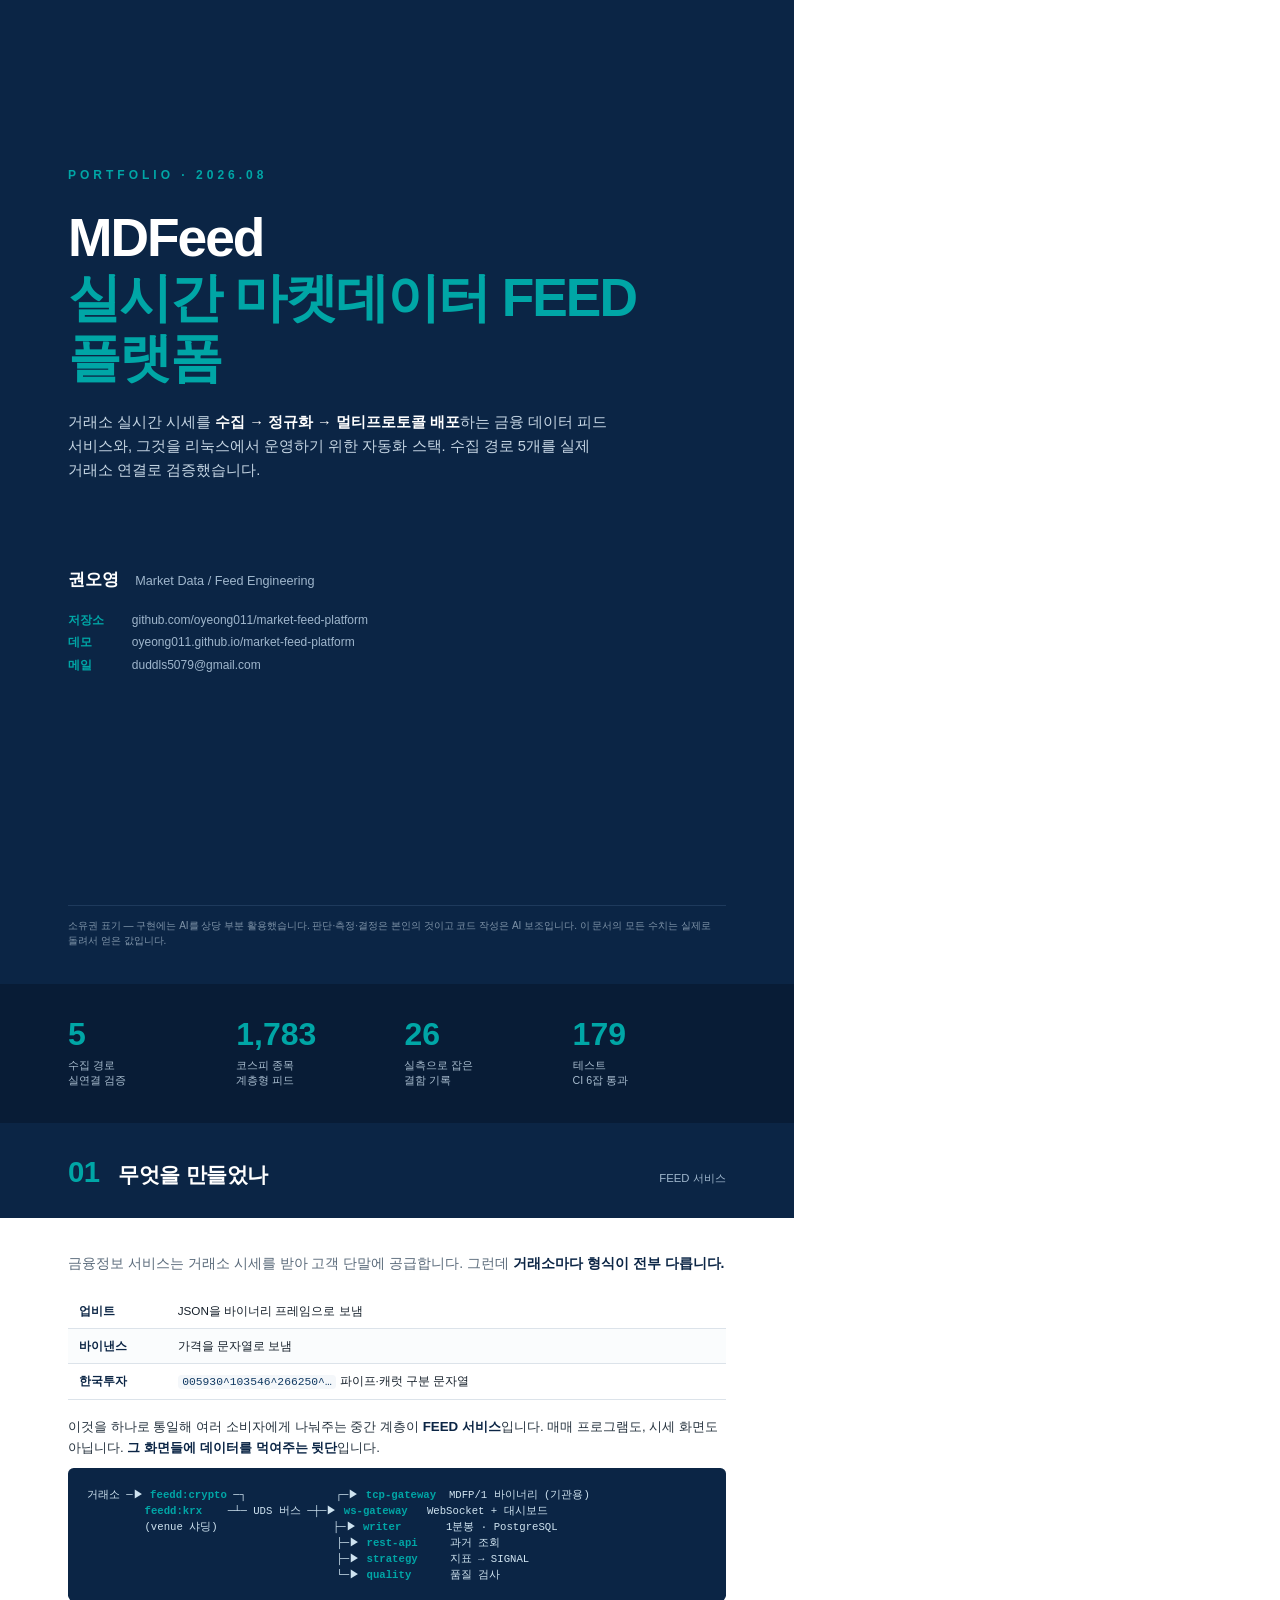
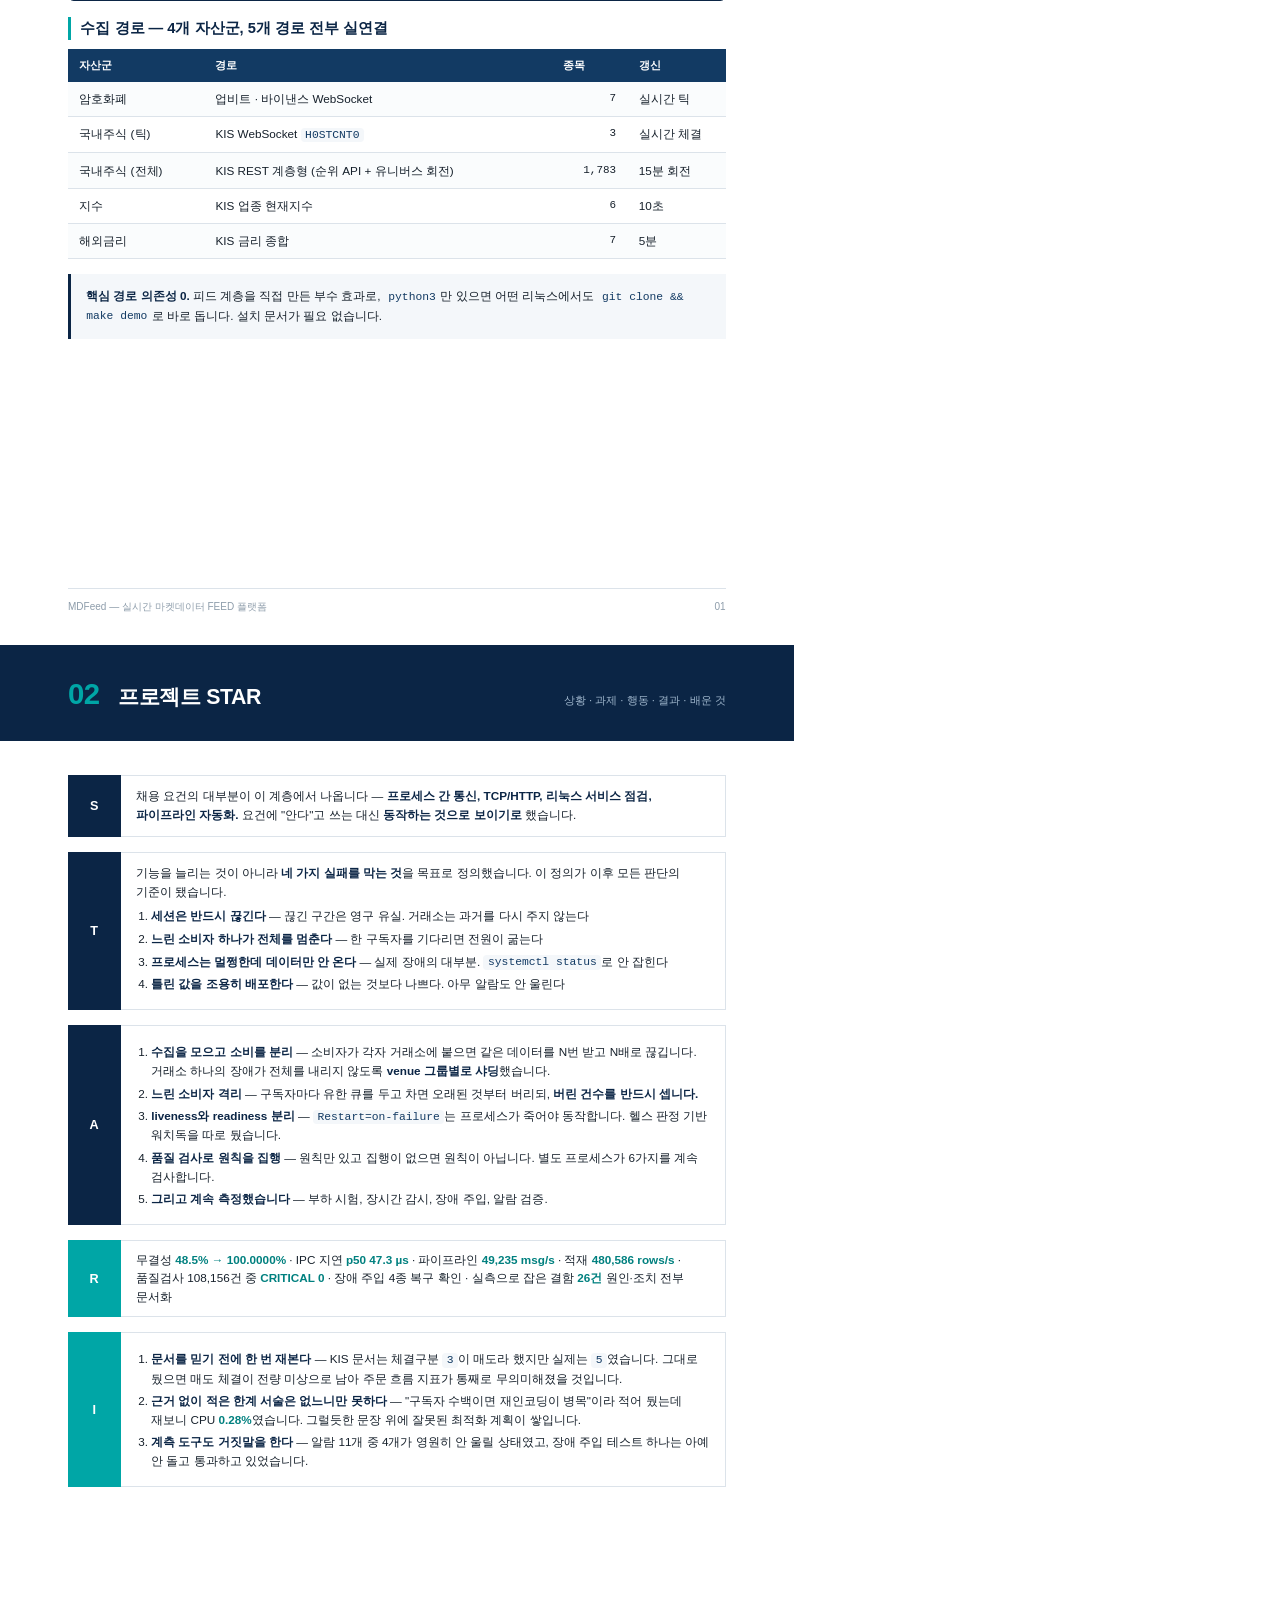
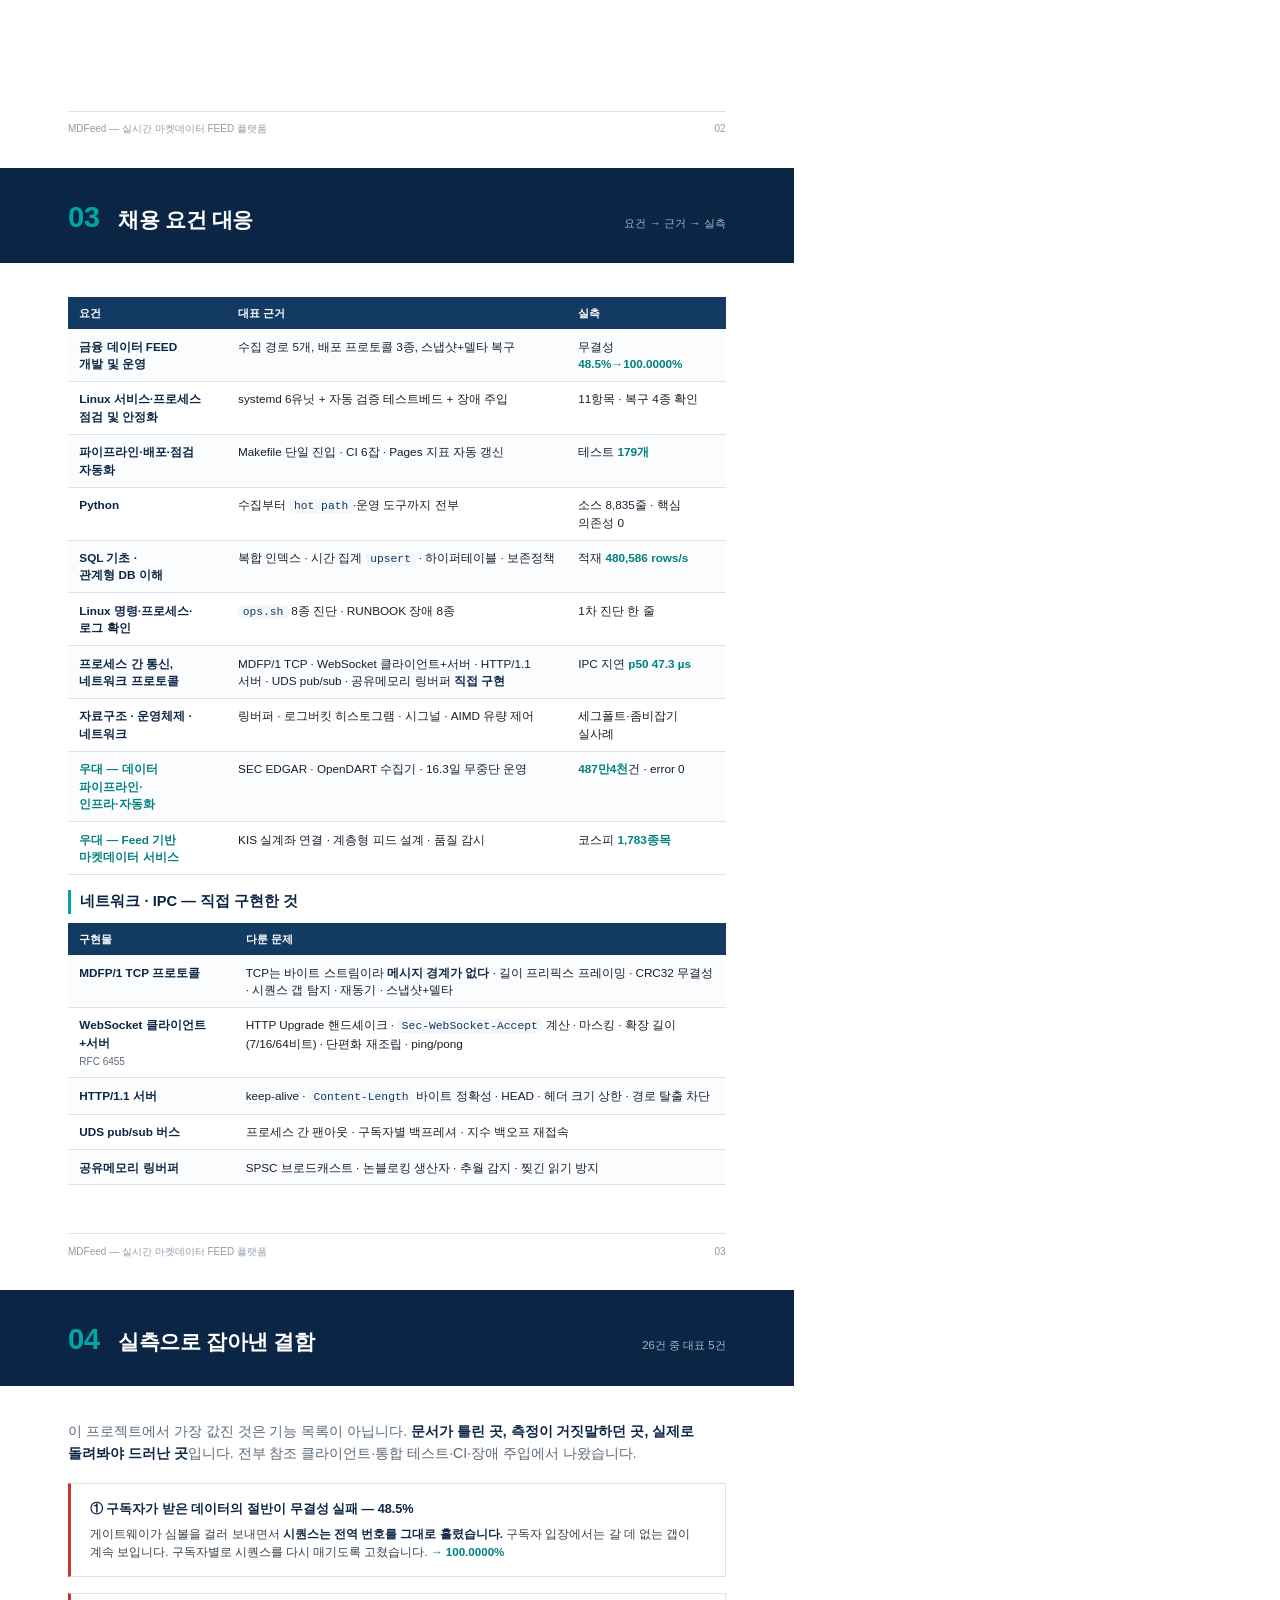
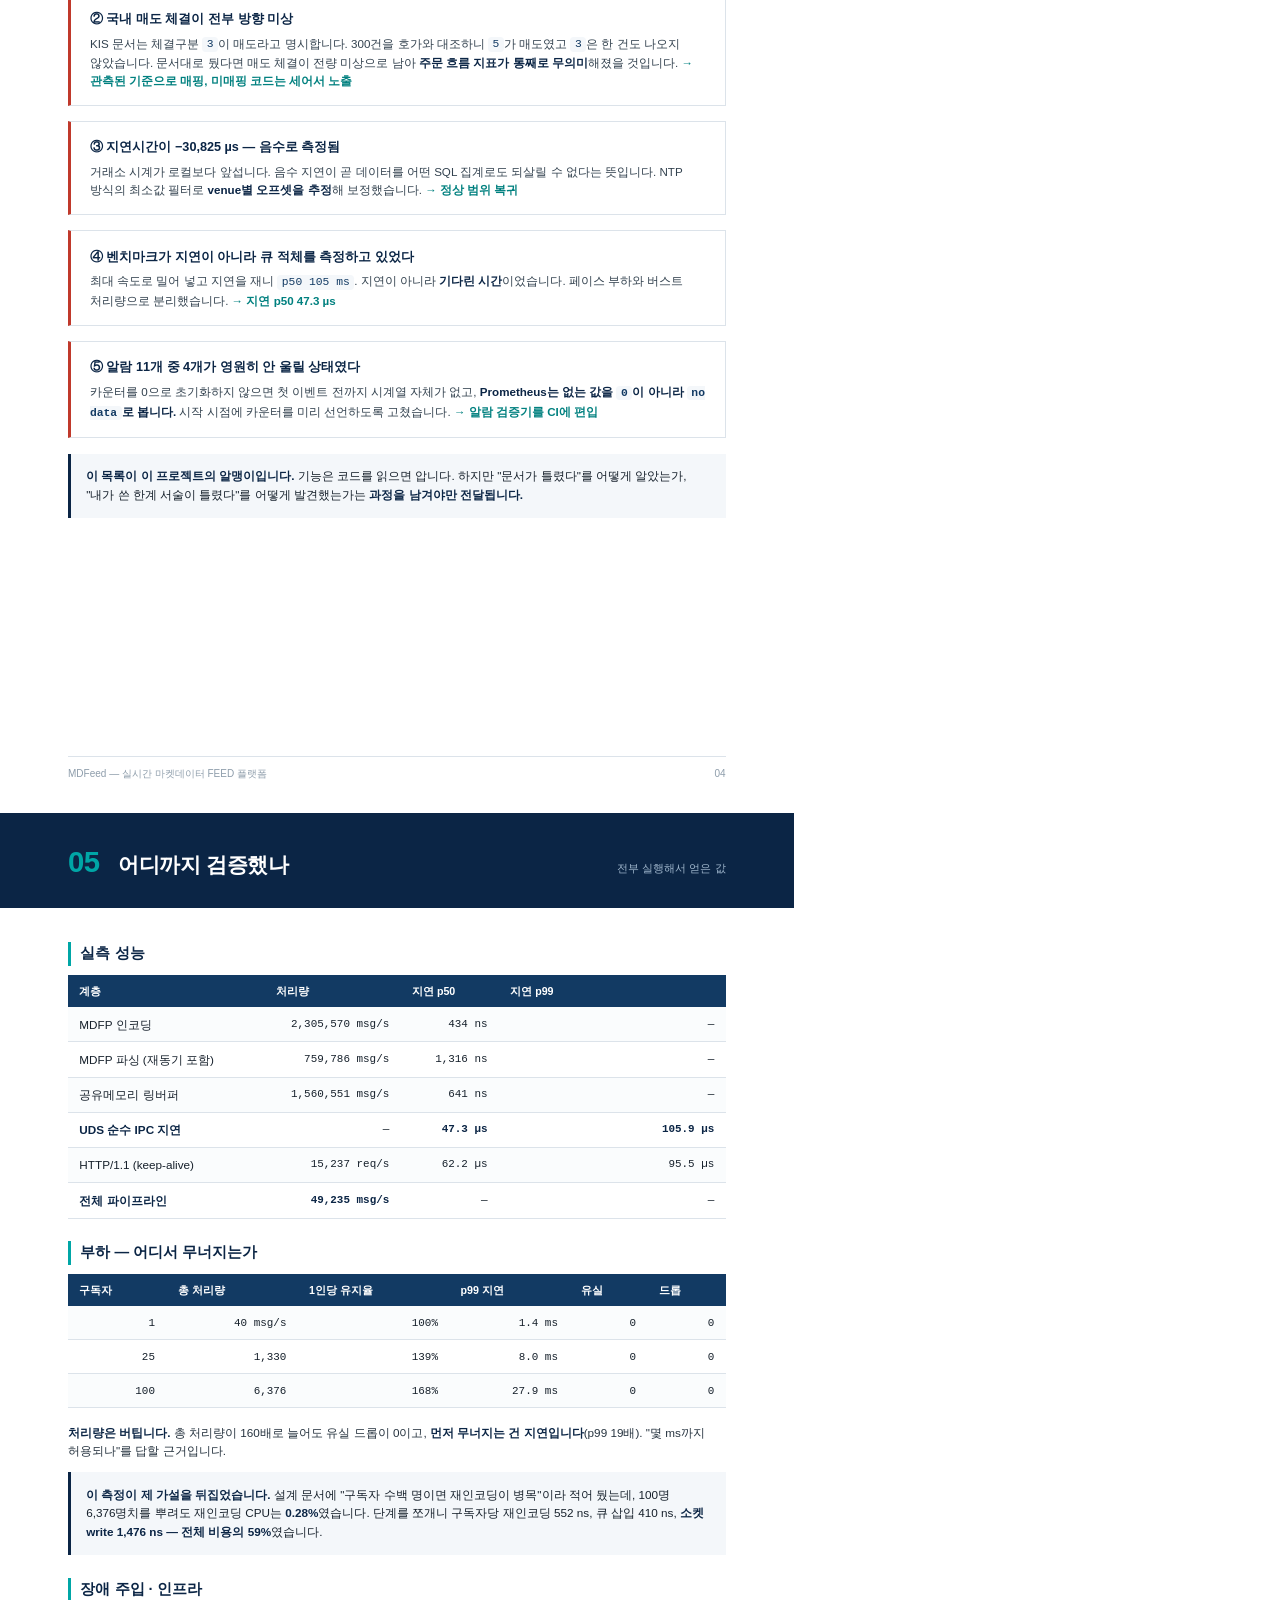
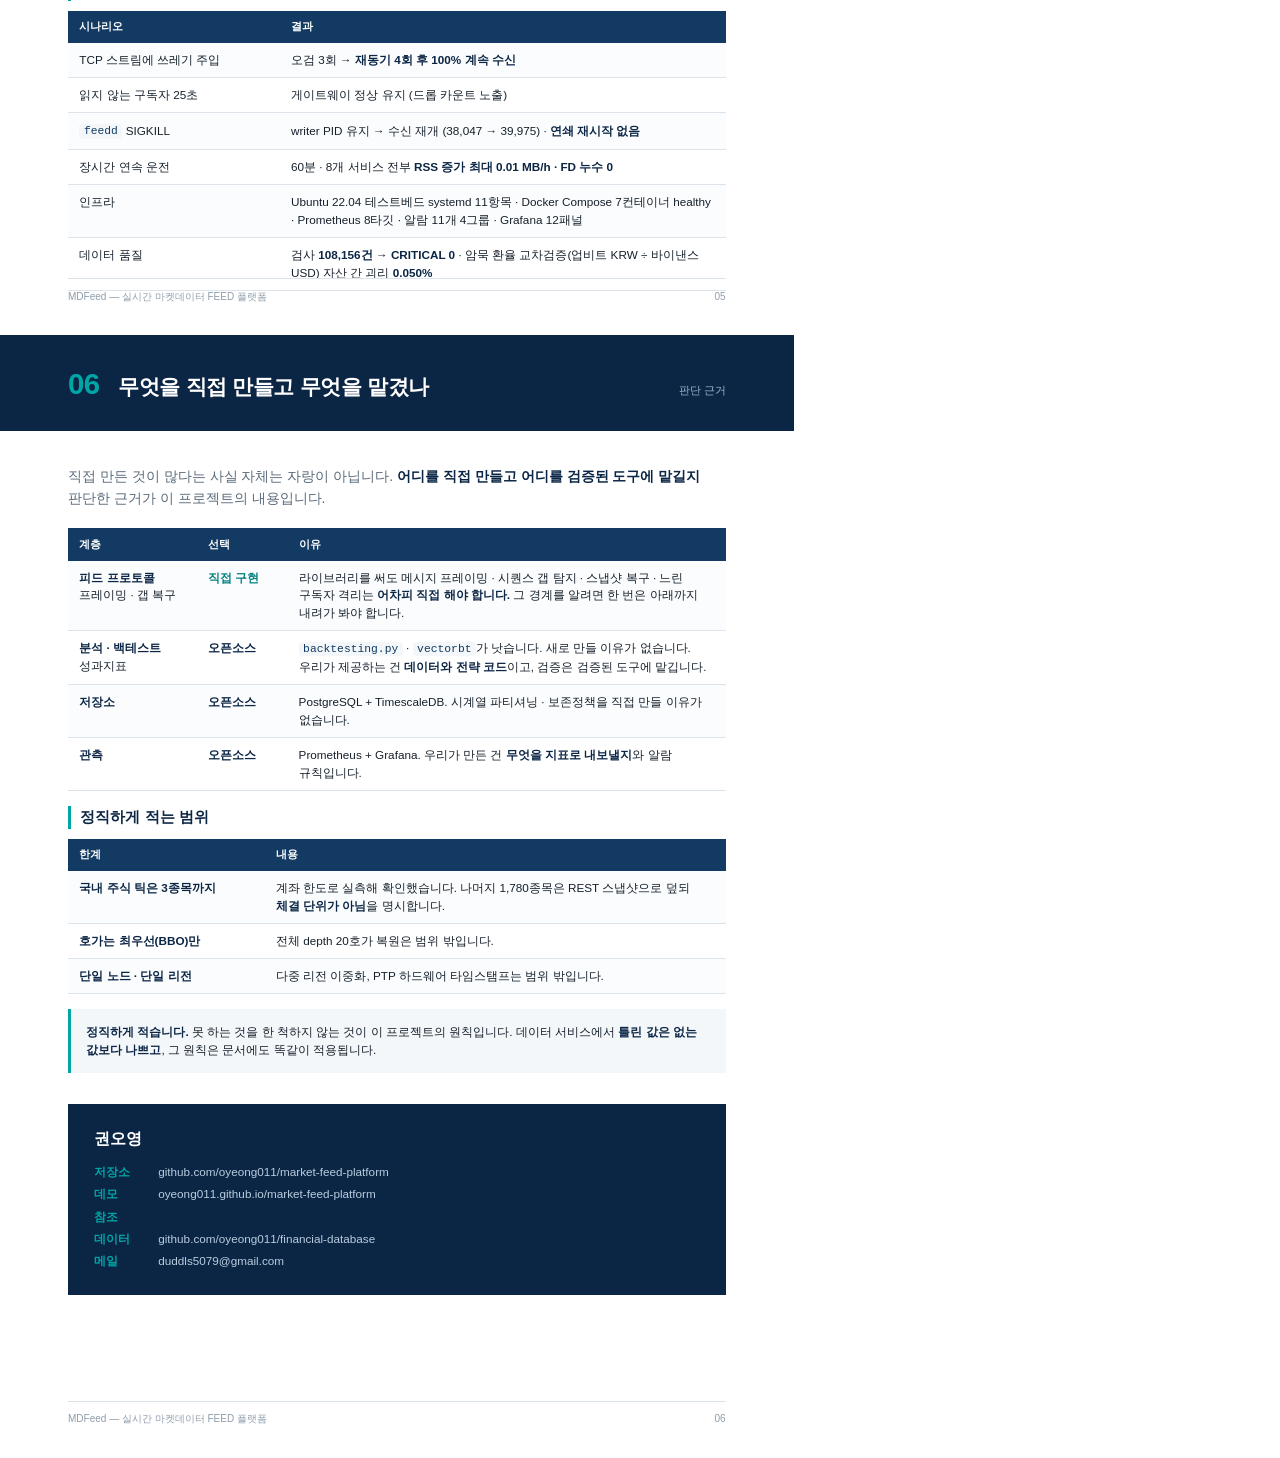
==== commit 9a3d3905: "docs: 포트폴리오를 면접용 슬라이드 덱으로 재구성 (9p → 7p) 면접관이 보는 문서이므로 필요한 것만 남긴다.  남김 — 30초 안에 판단 근거가 되는 것   표지/핵심수치" ====
--- a/docs/portfolio.html
+++ b/docs/portfolio.html
@@ -1,566 +1,532 @@
-<!DOCTYPE html>
+<!doctype html>
 <html lang="ko">
 <head>
 <meta charset="utf-8">
-<meta name="viewport" content="width=device-width, initial-scale=1">
-<title>MDFeed 포트폴리오 — 실시간 마켓데이터 FEED 플랫폼</title>
+<title>권오영 포트폴리오 — MDFeed</title>
 <style>
-/* ─────────────────────────────────────────────────────────────
-   인쇄(PDF) 우선 설계.
-   화면에서도 읽히되, 기준은 A4 인쇄물이다.
-   ───────────────────────────────────────────────────────────── */
-@page { size: A4; margin: 16mm 14mm 16mm 14mm; }
+/* ── 인쇄 기준: A4 세로, 여백 0 (컬러 밴드를 재단선까지 채우기 위해) ── */
+@page { size: A4; margin: 0; }
+
+*{margin:0;padding:0;box-sizing:border-box}
 
 :root{
-  --ink:#16181d; --ink2:#3d434e; --dim:#6b7280; --line:#d8dce3;
-  --accent:#1a4d8f; --accent-bg:#eef3fa; --ok:#0f7b52; --bad:#b3261e;
-  --mono:"SF Mono",ui-monospace,Menlo,Consolas,monospace;
-}
-*{box-sizing:border-box;margin:0;padding:0}
-/* 한글은 단어 중간에서 끊으면 안 된다. 표 셀까지 전역 적용.
-   (기본 break-word 로 두면 "오픈소/스" 처럼 잘린다) */
-body,td,th,li,p,div{word-break:keep-all;overflow-wrap:break-word}
-p,td{orphans:2;widows:2}
+  --navy:#0B2545;      /* 헤더 밴드 */
+  --navy-2:#123A63;
+  --accent:#00A6A6;    /* 강조 */
+  --accent-d:#00807F;
+  --ink:#16202B;
+  --gray:#5B6B7B;
+  --line:#DCE3EA;
+  --bg-soft:#F4F7FA;
+  --red:#C0392B;
+}
+
 html{-webkit-print-color-adjust:exact;print-color-adjust:exact}
+
 body{
-  font-family:-apple-system,"Apple SD Gothic Neo","Malgun Gothic","Noto Sans KR",sans-serif;
-  color:var(--ink); background:#fff; font-size:10pt; line-height:1.55;
-  letter-spacing:-0.1px;
-}
-.page{max-width:186mm;margin:0 auto;padding:0 4mm}
-@media screen{
-  body{background:#f0f1f4;padding:24px 0}
-  .page{background:#fff;padding:18mm 14mm;box-shadow:0 2px 16px rgba(0,0,0,.09);
-        border-radius:3px;margin-bottom:0}
-}
+  font-family:"Pretendard","Apple SD Gothic Neo","Noto Sans KR",-apple-system,sans-serif;
+  color:var(--ink); font-size:10pt; line-height:1.6;
+  /* 한글은 어절 단위로만 끊는다. 안 그러면 표 안에서 '오픈소/스'가 된다 */
+  word-break:keep-all; overflow-wrap:break-word;
+}
+
+/* ── 슬라이드 = 페이지 1장 ── */
+.slide{
+  width:210mm; height:297mm; page-break-after:always;
+  position:relative; overflow:hidden;
+  padding:0 18mm 16mm;
+}
+.slide:last-child{page-break-after:auto}
+
+/* ── 페이지 헤더 밴드 ── */
+.band{
+  margin:0 -18mm 9mm; padding:9mm 18mm 7mm;
+  background:var(--navy); color:#fff;
+  display:flex; align-items:baseline; gap:5mm;
+}
+.band .no{
+  font-size:22pt; font-weight:800; color:var(--accent);
+  line-height:1; letter-spacing:-.5pt;
+}
+.band h2{font-size:16pt; font-weight:700; letter-spacing:-.3pt}
+.band .sub{margin-left:auto; font-size:8.5pt; color:#9FB6CC; font-weight:400}
+
+h3{
+  font-size:11pt; font-weight:700; color:var(--navy);
+  margin:6mm 0 2.5mm; padding-left:2.5mm;
+  border-left:3px solid var(--accent);
+}
+h3:first-of-type{margin-top:0}
+
+p{margin-bottom:2.5mm; color:#26333F}
+.lead{font-size:10.5pt; color:var(--gray); margin-bottom:5mm}
+strong{font-weight:700; color:var(--navy)}
+.hi{color:var(--accent-d); font-weight:700}
+.bad{color:var(--red); font-weight:700}
+code{font-family:"SF Mono",Menlo,monospace; font-size:8.5pt;
+     background:var(--bg-soft); padding:.3mm 1.2mm; border-radius:1mm; color:var(--navy-2)}
 
 /* ── 표지 ── */
-.cover{text-align:left;padding:10mm 0 8mm}
-.cover .kicker{font-size:9pt;letter-spacing:2.2px;color:var(--accent);font-weight:700;
-               text-transform:uppercase;margin-bottom:7mm}
-.cover h1{font-size:27pt;line-height:1.16;letter-spacing:-1.2px;font-weight:800;margin-bottom:4mm}
-.cover .sub{font-size:11.5pt;color:var(--ink2);line-height:1.66;max-width:150mm}
-.cover .rule{height:3px;background:var(--accent);width:56mm;margin:8mm 0 7mm}
-.cover .meta{font-size:9.4pt;color:var(--dim);line-height:1.85}
-.cover .meta b{color:var(--ink);font-weight:600}
-.cover a{color:var(--accent);text-decoration:none}
-
-/* ── 표지 핵심 수치 ── */
-.headline{display:grid;grid-template-columns:repeat(4,1fr);gap:0;margin:9mm 0 0;
-          border-top:1.5px solid var(--ink);border-bottom:1.5px solid var(--ink)}
-.headline div{padding:5mm 3mm;border-right:1px solid var(--line)}
-.headline div:last-child{border-right:none}
-.headline .n{font-family:var(--mono);font-size:16pt;font-weight:700;letter-spacing:-0.6px;
-             line-height:1.1;margin-bottom:1.5mm}
-.headline .l{font-size:8.2pt;color:var(--dim);line-height:1.4}
-
-/* ── 섹션 ── */
-h2{font-size:14.5pt;font-weight:800;letter-spacing:-0.5px;margin:7mm 0 3.5mm;
-   padding-bottom:2mm;border-bottom:2px solid var(--ink);page-break-after:avoid}
-h2 .num{color:var(--accent);font-family:var(--mono);font-size:11pt;margin-right:3mm}
-h3{font-size:11pt;font-weight:700;margin:5mm 0 2mm;color:var(--ink);page-break-after:avoid}
-h4{font-size:10pt;font-weight:700;margin:4.5mm 0 2mm;color:var(--accent);page-break-after:avoid}
-p{margin-bottom:2.4mm;text-align:justify;word-break:keep-all}
-strong{font-weight:700}
-code{font-family:var(--mono);font-size:.88em;background:#f1f3f6;padding:.1em .35em;
-     border-radius:2px;color:#2b3444}
-a{color:var(--accent)}
-
-/* ── STAR 블록 ── */
-.star{border-left:3px solid var(--accent);padding-left:5mm;margin:4mm 0 6mm;
-      page-break-inside:avoid}
-.star .tag{display:inline-block;font-family:var(--mono);font-size:8.4pt;font-weight:700;
-           color:#fff;background:var(--accent);padding:.7mm 2.4mm;border-radius:2px;
-           margin-bottom:2mm;letter-spacing:.5px}
-.star.i .tag{background:var(--ok)}
-.star.i{border-left-color:var(--ok)}
+.cover{background:var(--navy); color:#fff; padding:0}
+.cover-in{padding:44mm 18mm 0}
+.cover .kicker{font-size:9pt; letter-spacing:3pt; color:var(--accent); font-weight:600}
+.cover h1{font-size:40pt; font-weight:800; line-height:1.12; margin:6mm 0 0; letter-spacing:-1.5pt}
+.cover h1 .t2{color:var(--accent)}
+.cover .def{font-size:11pt; color:#C6D6E4; margin-top:6mm; max-width:150mm; line-height:1.65}
+.cover .who{margin-top:22mm; font-size:13pt; font-weight:700}
+.cover .who span{font-size:9.5pt; font-weight:400; color:#9FB6CC; margin-left:3mm}
+.cover .links{margin-top:4mm; font-size:9pt; color:#9FB6CC; line-height:1.9}
+.cover .links b{display:inline-block; width:16mm; color:var(--accent); font-weight:600}
+
+.cover-stats{
+  position:absolute; left:0; right:0; bottom:0;
+  background:#081C36; padding:9mm 18mm;
+  display:grid; grid-template-columns:repeat(4,1fr); gap:4mm;
+}
+.cover-stats .n{font-size:24pt; font-weight:800; color:var(--accent); line-height:1}
+.cover-stats .l{font-size:8pt; color:#A8BCCE; margin-top:2mm; line-height:1.45}
+.cover-note{
+  position:absolute; left:18mm; right:18mm; bottom:46mm;
+  font-size:7.5pt; color:#7E93A8; line-height:1.55; border-top:1px solid #1E3A5C; padding-top:3mm;
+}
+
+/* ── 숫자 카드 ── */
+.stats{display:grid; gap:3mm; margin:3mm 0 5mm}
+.stats.c3{grid-template-columns:repeat(3,1fr)}
+.stats.c4{grid-template-columns:repeat(4,1fr)}
+.stat{background:var(--bg-soft); border-left:3px solid var(--accent); padding:3.5mm 4mm}
+.stat .n{font-size:15pt; font-weight:800; color:var(--navy); line-height:1.1; letter-spacing:-.5pt}
+.stat .l{font-size:8pt; color:var(--gray); margin-top:1.5mm; line-height:1.45}
 
 /* ── 표 ── */
-thead{display:table-header-group}
-table{width:100%;border-collapse:collapse;margin:2.5mm 0 3.5mm;font-size:9pt}
-/* 긴 표는 쪼개지되 행 중간에서는 안 끊기게. thead 는 반복된다.
-   avoid 로 묶어 두면 표 하나 때문에 페이지가 통째로 비는 일이 생긴다 */
-tr{page-break-inside:avoid}
-th{text-align:left;font-weight:700;font-size:8.4pt;color:var(--dim);
-   text-transform:uppercase;letter-spacing:.5px;padding:2mm 2.5mm;
-   border-bottom:1.5px solid var(--ink);white-space:nowrap}
-td{padding:1.9mm 2.5mm;border-bottom:.5px solid var(--line);vertical-align:top;line-height:1.5}
-tr:last-child td{border-bottom:none}
-.num-col{text-align:right;font-family:var(--mono);white-space:nowrap}
-.mono{font-family:var(--mono);font-size:.92em}
-.ok{color:var(--ok);font-weight:700}
-.bad{color:var(--bad);font-weight:700}
-.big{font-family:var(--mono);font-weight:700}
-
-/* ── 강조 박스 ── */
-.callout{background:var(--accent-bg);border-left:3px solid var(--accent);
-         padding:3.5mm 5mm;margin:4mm 0;font-size:9.6pt;page-break-inside:avoid}
-.callout .t{font-weight:700;margin-bottom:1.5mm;color:var(--accent)}
-.note{font-size:8.8pt;color:var(--dim);line-height:1.6;margin-top:2mm}
+table{width:100%; border-collapse:collapse; font-size:8.8pt; margin:2mm 0 4mm}
+th{
+  text-align:left; font-weight:700; font-size:8pt; color:#fff;
+  background:var(--navy-2); padding:2mm 3mm;
+}
+td{padding:2.2mm 3mm; border-bottom:1px solid var(--line); vertical-align:top; line-height:1.5}
+tr:nth-child(even) td{background:#FAFCFD}
+td.num{font-family:"SF Mono",Menlo,monospace; font-size:8.2pt; text-align:right; white-space:nowrap}
 
 /* ── 다이어그램 ── */
-pre.dia{font-family:var(--mono);font-size:7.9pt;line-height:1.4;background:#f7f8fa;
-        border:.5px solid var(--line);padding:3.5mm;overflow:hidden;white-space:pre;
-        page-break-inside:avoid;margin:2.5mm 0 3.5mm;color:#2b3444}
-
-/* ── 페이지 나눔 ── */
-.pb{page-break-before:always}
-.avoid{page-break-inside:avoid}
-@media screen{ .pb{margin-top:14mm;border-top:2px dashed #c9ccd3;padding-top:10mm} }
-
-/* ── 푸터 ── */
-.foot{margin-top:10mm;padding-top:3mm;border-top:1px solid var(--line);
-      font-size:8.4pt;color:var(--dim);display:flex;justify-content:space-between}
+pre.dia{
+  font-family:"SF Mono",Menlo,monospace; font-size:8pt; line-height:1.5;
+  background:var(--navy); color:#CFE3F0; padding:5mm; border-radius:1.5mm;
+  white-space:pre; overflow:hidden; margin:2mm 0 4mm;
+}
+pre.dia b{color:var(--accent); font-weight:600}
+
+/* ── 결함 카드 ── */
+.fix{
+  border:1px solid var(--line); border-left:3px solid var(--red);
+  padding:4mm 5mm; margin-bottom:4mm; background:#fff;
+}
+.fix .t{font-size:9.5pt; font-weight:700; color:var(--navy); margin-bottom:1.5mm}
+.fix .d{font-size:8.7pt; color:#33424F; line-height:1.55}
+.fix .d em{font-style:normal; color:var(--accent-d); font-weight:700}
+
+/* ── STAR 압축 그리드 ── */
+.star{display:grid; grid-template-columns:14mm 1fr; gap:0; margin-bottom:4mm}
+.star .k{
+  background:var(--navy); color:#fff; font-weight:800; font-size:9.5pt;
+  display:flex; align-items:center; justify-content:center; letter-spacing:.5pt;
+}
+.star .k.acc{background:var(--accent)}
+.star .v{border:1px solid var(--line); border-left:none; padding:3mm 4mm; font-size:8.8pt; line-height:1.6}
+.star .v ol{margin:1.5mm 0 0 4mm; padding:0}
+.star .v li{margin-bottom:1mm}
+
+/* ── 콜아웃 ── */
+.callout{
+  background:var(--bg-soft); border-left:3px solid var(--navy);
+  padding:3.5mm 4mm; font-size:8.8pt; line-height:1.6; margin:3mm 0;
+}
+.callout b{color:var(--navy)}
+
+.foot{
+  position:absolute; left:18mm; right:18mm; bottom:8mm;
+  border-top:1px solid var(--line); padding-top:2.5mm;
+  font-size:7.5pt; color:#8E9DAB; display:flex; justify-content:space-between;
+}
 </style>
 </head>
 <body>
-<div class="page">
-
-<!-- ══════════════ 표지 ══════════════ -->
-<div class="cover">
-  <div class="kicker">Portfolio · 2026.08</div>
-  <h1>MDFeed<br>실시간 마켓데이터<br>FEED 플랫폼</h1>
-  <div class="rule"></div>
-  <p class="sub">
-    거래소 실시간 시세를 <strong>수집 → 정규화 → 멀티프로토콜 배포</strong>하는
-    금융 데이터 피드 서비스와, 그것을 리눅스에서 운영하기 위한 자동화 스택.
-    수집 경로 5개를 실연결로 검증했습니다.
+
+<!-- ═══════════ 표지 ═══════════ -->
+<section class="slide cover">
+  <div class="cover-in">
+    <div class="kicker">PORTFOLIO · 2026.08</div>
+    <h1>MDFeed<br><span class="t2">실시간 마켓데이터 FEED 플랫폼</span></h1>
+    <p class="def">
+      거래소 실시간 시세를 <strong style="color:#fff">수집 → 정규화 → 멀티프로토콜 배포</strong>하는
+      금융 데이터 피드 서비스와, 그것을 리눅스에서 운영하기 위한 자동화 스택.
+      수집 경로 5개를 실제 거래소 연결로 검증했습니다.
+    </p>
+
+    <div class="who">권오영 <span>Market Data / Feed Engineering</span></div>
+    <div class="links">
+      <b>저장소</b> github.com/oyeong011/market-feed-platform<br>
+      <b>데모</b> oyeong011.github.io/market-feed-platform<br>
+      <b>메일</b> duddls5079@gmail.com
+    </div>
+  </div>
+
+  <div class="cover-note">
+    소유권 표기 — 구현에는 AI를 상당 부분 활용했습니다. 판단·측정·결정은 본인의 것이고 코드 작성은 AI 보조입니다.
+    이 문서의 모든 수치는 실제로 돌려서 얻은 값입니다.
+  </div>
+
+  <div class="cover-stats">
+    <div><div class="n">5</div><div class="l">수집 경로<br>실연결 검증</div></div>
+    <div><div class="n">1,783</div><div class="l">코스피 종목<br>계층형 피드</div></div>
+    <div><div class="n">26</div><div class="l">실측으로 잡은<br>결함 기록</div></div>
+    <div><div class="n">179</div><div class="l">테스트<br>CI 6잡 통과</div></div>
+  </div>
+</section>
+
+
+<!-- ═══════════ 01 무엇을 ═══════════ -->
+<section class="slide">
+  <div class="band"><span class="no">01</span><h2>무엇을 만들었나</h2><span class="sub">FEED 서비스</span></div>
+
+  <p class="lead">
+    금융정보 서비스는 거래소 시세를 받아 고객 단말에 공급합니다. 그런데 <strong>거래소마다 형식이 전부 다릅니다.</strong>
   </p>
-  <div class="meta" style="margin-top:7mm">
-    <b>저장소</b> &nbsp; github.com/oyeong011/market-feed-platform<br>
-    <b>데모</b> &nbsp;&nbsp;&nbsp; oyeong011.github.io/market-feed-platform<br>
-    <b>참조 데이터</b> &nbsp; github.com/oyeong011/financial-database
-  </div>
-</div>
-
-<div class="headline">
-  <div><div class="n">5</div><div class="l">수집 경로<br>실연결 검증</div></div>
-  <div><div class="n">1,783</div><div class="l">코스피 종목<br>계층형 피드</div></div>
-  <div><div class="n">26</div><div class="l">실측으로 잡은<br>결함 기록</div></div>
-  <div><div class="n">179</div><div class="l">테스트<br>CI 6잡 통과</div></div>
-</div>
-
-<div class="callout" style="margin-top:8mm">
-  <div class="t">이 문서를 읽는 법</div>
-  이 프로젝트에서 가장 값진 것은 기능 목록이 아니라 <strong>만드는 과정에서 잡아낸 결함
-  26건</strong>입니다. 문서가 틀린 곳, 측정이 거짓말하던 곳, 실제로 돌려봐야 드러나는 곳입니다.
-  각 항목마다 원인과 조치를 코드 주석과 문서에 남겼습니다.
-</div>
-
-<div class="note" style="margin-top:6mm">
-  <strong>소유권 표기</strong> — 이 프로젝트의 구현에는 AI를 상당 부분 활용했습니다.
-  이 문서에서 <strong>판단·측정·결정</strong>은 본인의 것이고, 코드 작성은 AI 보조입니다.
-  각 항목에서 그 경계를 구분해 적었습니다.
-</div>
-
-<!-- ══════════════ 1. 무엇을 만들었나 ══════════════ -->
-<div class="pb"></div>
-<h2><span class="num">01</span>무엇을 만들었나</h2>
-
-<p>
-금융정보 서비스는 거래소에서 시세를 받아 고객 단말에 공급합니다. 그런데 거래소마다
-형식이 전부 다릅니다.
-</p>
-
-<pre class="dia">업비트     JSON 을 바이너리 프레임으로 보냄
-바이낸스   가격을 문자열로 보냄
-한국투자   005930^103546^266250^…   파이프·캐럿 구분 문자열</pre>
-
-<p>
-이것을 하나로 통일해 여러 소비자에게 나눠주는 중간 계층이 <strong>FEED 서비스</strong>입니다.
-매매 프로그램도, 시세를 보는 화면도 아닙니다. 그 화면들에 <strong>데이터를 먹여주는 뒷단</strong>입니다.
-</p>
-
-<pre class="dia">거래소 ─▶ feedd:crypto ─┐            ┌─▶ tcp-gateway   MDFP/1 바이너리 (기관용)
-         feedd:krx    ─┴─ UDS 버스 ─┼─▶ ws-gateway    WebSocket + 대시보드
-         (샤딩)                     ├─▶ writer        1분봉 · PostgreSQL
-                                    ├─▶ rest-api      과거 조회
-                                    ├─▶ strategy      지표 → SIGNAL
-                                    └─▶ quality       품질 검사</pre>
-
-<h3>수집 경로와 자산군</h3>
-<table>
-<thead><tr><th>자산군</th><th>경로</th><th class="num-col">종목</th><th>갱신</th></tr></thead>
-<tbody>
-<tr><td>암호화폐</td><td>업비트 · 바이낸스 WebSocket</td><td class="num-col">7</td><td>실시간 틱</td></tr>
-<tr><td>국내주식 (틱)</td><td>KIS WebSocket <code>H0STCNT0</code></td><td class="num-col">3</td><td>실시간 체결</td></tr>
-<tr><td>국내주식 (전체)</td><td>KIS REST 계층형</td><td class="num-col"><b>1,783</b></td><td>15분 회전</td></tr>
-<tr><td>지수</td><td>KIS 업종 현재지수</td><td class="num-col">6</td><td>10초</td></tr>
-<tr><td>해외금리</td><td>KIS 금리 종합</td><td class="num-col">7</td><td>5분</td></tr>
-</tbody>
-</table>
-
-<h3>무엇을 직접 만들고 무엇을 맡겼나</h3>
-<table>
-<thead><tr><th style="width:20%">계층</th><th style="width:15%">선택</th><th>이유</th></tr></thead>
-<tbody>
-<tr><td><b>피드</b><br><span class="note">프로토콜·프레이밍·갭 복구</span></td><td><b>직접 구현</b></td>
-<td>라이브러리를 써도 메시지 프레이밍·시퀀스 갭 탐지·스냅샷 복구·느린 구독자 격리는
-<strong>어차피 직접 해야 합니다.</strong> 그 경계를 알려면 한 번은 아래까지 내려가 봐야 합니다.</td></tr>
-<tr><td><b>분석</b><br><span class="note">백테스트·성과지표</span></td><td><b>오픈소스</b></td>
-<td><code>backtesting.py</code>·<code>vectorbt</code>가 낫습니다. 새로 만들 이유가 없습니다.
-우리가 제공하는 건 데이터와 전략 코드이고, 검증은 검증된 도구에 맡깁니다.</td></tr>
-<tr><td><b>저장소</b></td><td><b>오픈소스</b></td>
-<td>PostgreSQL + TimescaleDB. 시계열 파티셔닝·보존정책을 직접 만들 이유가 없습니다.</td></tr>
-</tbody>
-</table>
-
-<p class="note" style="page-break-before:avoid">
-피드 계층을 직접 만든 부수 효과로 <strong>핵심 경로 의존성이 0</strong>이 되어,
-<code>python3</code>만 있으면 어떤 리눅스에서도 <code>git clone &amp;&amp; make demo</code>로 돕니다.
-</p>
-
-<!-- ══════════════ 2. 프로젝트 STAR ══════════════ -->
-<div class="pb"></div>
-<h2><span class="num">02</span>프로젝트 STAR</h2>
-
-<div class="star avoid">
-<span class="tag">S · 상황</span>
-<p>
-채용 요건의 대부분이 이 계층에서 나옵니다 — 프로세스 간 통신, TCP/HTTP,
-리눅스 서비스 점검, 파이프라인 자동화. <strong>요건에 "안다"고 쓰는 대신
-동작하는 것으로 보이기로 했습니다.</strong>
-</p>
-</div>
-
-<div class="star avoid">
-<span class="tag">T · 과제</span>
-<p>
-기능을 늘리는 것이 아니라 <strong>네 가지 실패를 막는 것</strong>을 목표로 정의했습니다.
-이 정의가 이후 모든 판단의 기준이 됐습니다.
-</p>
-<table>
-<thead><tr><th style="width:36%">문제</th><th>왜 어려운가</th></tr></thead>
-<tbody>
-<tr><td>세션은 반드시 끊긴다</td><td>끊긴 구간은 영구 유실. 거래소는 과거를 다시 주지 않는다</td></tr>
-<tr><td>느린 소비자 하나가<br>전체를 멈춘다</td><td>한 구독자를 기다리면 전원이 굶는다 (head-of-line blocking)</td></tr>
-<tr><td>프로세스는 멀쩡한데<br>데이터만 안 온다</td><td>실제 장애의 대부분. <code>systemctl status</code>로 안 잡힌다</td></tr>
-<tr><td>틀린 값을<br>조용히 배포한다</td><td>값이 없는 것보다 나쁘다. <strong>아무 알람도 안 울린다</strong></td></tr>
-</tbody>
-</table>
-</div>
-
-<div class="star avoid">
-<span class="tag">A · 행동</span>
-<h4>① 구조 — 수집을 모으고 소비를 분리</h4>
-<p>소비자가 각자 거래소에 붙으면 같은 데이터를 N번 받고 N배로 끊깁니다.
-수집은 한 프로세스로 모으고 배포·적재·전략·품질검사를 분리했습니다.
-거래소 하나의 장애가 전체를 내리지 않도록 venue 그룹별로 샤딩했습니다.</p>
-
-<h4>② 느린 소비자 격리</h4>
-<p>발행 경로에서 전송 완료를 기다리면 구독자 하나가 느릴 때 전체가 멈춥니다.
-구독자마다 유한 큐를 두고 차면 오래된 것부터 버리되, <strong>버린 건수를 반드시 셉니다.</strong></p>
-
-<h4>③ 프로세스는 멀쩡한데 데이터가 안 오는 장애</h4>
-<p><code>Restart=on-failure</code>는 프로세스가 죽어야 동작합니다. liveness와 readiness를
-분리하고, 헬스 판정 기반 워치독을 따로 뒀습니다.</p>
-
-<h4>④ 품질 검사 — 원칙을 집행하는 부분</h4>
-<p>원칙은 처음부터 적어 뒀는데 <strong>집행 장치가 없었습니다.</strong>
-원칙만 있고 집행이 없으면 원칙이 아닙니다. 별도 프로세스가 6가지를 계속 검사합니다 —
-가격 점프, 크로스된 호가, 광폭 스프레드, 정체, OHLC 위반, 교차 시장 괴리.</p>
-
-<h4>⑤ 그리고 계속 측정했습니다</h4>
-<p>참조 구독 클라이언트, 부하 시험, 장시간 감시, 장애 주입, 알람 검증.
-<strong>측정하지 않았으면 몰랐을 것들이 계속 나왔습니다.</strong></p>
-</div>
-
-<div class="star avoid">
-<span class="tag">R · 결과</span>
-<table>
-<thead><tr><th style="width:22%">축</th><th>결과</th></tr></thead>
-<tbody>
-<tr><td>커버리지</td><td>수집 경로 5개 · 자산군 4축 · 코스피 <b>1,783종목</b></td></tr>
-<tr><td>무결성</td><td>구독자 데이터 무결성 <span class="bad">48.5%</span> → <span class="ok">100.0000%</span></td></tr>
-<tr><td>성능</td><td>IPC 지연 <b>p50 47.3 µs</b> · 파이프라인 49,235 msg/s · 적재 480,586 rows/s</td></tr>
-<tr><td>안정성</td><td>systemd 11항목 자동 검증 · 장애 주입 4종 복구 확인</td></tr>
-<tr><td>품질</td><td>108,156건 검사 → CRITICAL 0 · 암묵 환율 자산 간 괴리 <b>0.050%</b></td></tr>
-<tr><td>자동화</td><td>CI 6잡 · 테스트 <b>179개</b> · 대시보드 지표 자동 갱신</td></tr>
-<tr><td>기록</td><td>실측으로 잡은 결함 <b>26건</b>, 원인·조치 전부 문서화</td></tr>
-</tbody>
-</table>
-</div>
-
-<div class="star i avoid">
-<span class="tag">I · 배운 것</span>
-<h4>① 문서를 믿기 전에 한 번 재본다</h4>
-<p>KIS 문서는 체결구분 <code>3</code>이 매도라고 했지만 실제로는 <code>5</code>였습니다.
-문서대로 뒀으면 매도 체결이 전량 미상으로 남아 주문 흐름 지표가 통째로 무의미해졌을 것입니다.</p>
-
-<h4>② 근거 없이 적은 한계 서술은 없느니만 못하다</h4>
-<p>"구독자 수백 명이면 재인코딩이 병목"이라고 적어 뒀는데, 재보니 CPU 0.28%였습니다.
-그럴듯한 문장은 아무도 의심하지 않고, 그 위에 잘못된 최적화 계획이 쌓입니다.</p>
-
-<h4>③ 안 돌아본 복구 경로는 복구 경로가 아니다</h4>
-<p>61분을 돌려도 재접속이 0회였습니다. 복구 코드가 맞는지 확인된 적이 없었다는 뜻입니다.</p>
-
-<h4>④ 계측 도구도 거짓말을 한다</h4>
-<p>알람 11개 중 4개가 영원히 안 울릴 상태였습니다. 누수 알람은 기동 때마다 오탐이 났습니다.
-장애 주입 테스트 하나는 <strong>아예 안 돌고 통과</strong>했습니다.</p>
-
-<h4>⑤ 값이 없는 것보다 틀린 값이 나쁘다</h4>
-<p>국내 금리 응답이 손상돼 왔을 때, 그럴듯한 숫자를 내보내는 대신
-<strong>발행하지 않고 그 이유를 노출</strong>하기로 했습니다.</p>
-</div>
-
-<!-- ══════════════ 3. 결함 하이라이트 ══════════════ -->
-<div class="pb"></div>
-<h2><span class="num">03</span>실측으로 잡아낸 결함</h2>
-
-<p>
-전부 <strong>참조 클라이언트·통합 테스트·CI·장애 주입이 잡아낸</strong> 것입니다.
-아래는 26건 중 대표 8건입니다.
-</p>
-
-<table>
-<thead><tr><th style="width:26%">증상</th><th>진짜 원인</th><th style="width:24%">조치</th></tr></thead>
-<tbody>
-<tr>
-<td><b>구독자 데이터 무결성 48.5%</b></td>
-<td>게이트웨이가 심볼을 걸러 보내는데 시퀀스는 전역 번호를 그대로 흘림.
-걸러진 번호가 구독자에겐 전부 유실로 보였다. <strong>프로토콜 설계 결함</strong></td>
-<td>구독자별 시퀀스 재넘버링<br><span class="ok">→ 100.0000%</span></td>
-</tr>
-<tr>
-<td><b>국내 매도 체결이 전부 방향 미상</b></td>
-<td>KIS 문서는 체결구분 <code>1</code>매수 / <code>3</code>매도라 했으나, 실계좌 300건을
-체결가와 호가로 대조하니 <strong>매도는 <code>5</code></strong>. <code>3</code>은 한 건도 안 옴</td>
-<td>관측값 기준 매핑.<br>미매핑 코드는 세어서 노출</td>
-</tr>
-<tr>
-<td><b>feedd 재시작이 소비자 전체를 끌고 내려감</b></td>
-<td>systemd <code>Requires=</code>가 재시작을 전파. 버스 구독자에 넣어둔
-지수 백오프 자동 재접속이 <strong>설정 한 줄로 무력화</strong></td>
-<td><code>Wants=</code> + <code>After=</code><br>실측: feedd만 111→170</td>
-</tr>
-<tr>
-<td><b>종료 중 세그폴트</b></td>
-<td><code>asyncio.to_thread</code>는 await를 취소해도 스레드가 안 멈춤.
-그 스레드가 <code>executemany</code> 중일 때 DB 커넥션을 닫아 use-after-free</td>
-<td>DB 접근 경로를<br>단일 락으로 직렬화</td>
-</tr>
-<tr>
-<td><b>지연시간이 −30,825 µs</b></td>
-<td>거래소 시계가 로컬보다 앞섬. 음수 지연이 든 테이블은 어떤 SQL 집계를 해도 결론이 틀림</td>
-<td>NTP 방식 최소값 필터로<br>venue별 오프셋 보정</td>
-</tr>
-<tr>
-<td><b>벤치마크가 지연이 아니라 큐 적체를 측정</b></td>
-<td>최대 속도로 밀어 넣고 지연을 재니 p50이 105 ms. IPC 지연이 아니라 기다린 시간</td>
-<td>지연은 페이싱, 처리량은<br>버스트로 분리 <span class="ok">→ 47 µs</span></td>
-</tr>
-<tr>
-<td><b>알람 11개 중 4개가 영원히 안 울릴 상태</b></td>
-<td>카운터를 0으로 초기화하지 않아 첫 사건 전까지 지표가 없음.
-Prometheus는 오류 없이 <strong>조용히 no data</strong></td>
-<td>사전 초기화 +<br>CI에서 지표 실재 검증</td>
-</tr>
-<tr>
-<td><b>이동평균 동률을 교차로 오인</b></td>
-<td><code>a &gt; b</code> 하나로 판정해 두 값이 정확히 같아지는 순간을 "하향 돌파"로 처리.
-국내 주식은 호가 단위가 커서 실제로 발생하는데 크립토 float에서는 거의 없어 오래 숨어 있었음</td>
-<td>동률은 판정 보류.<br>수정 후 교차 9곳 pandas와 일치</td>
-</tr>
-</tbody>
-</table>
-
-<div class="callout">
-<div class="t">이 목록이 이 프로젝트의 알맹이입니다</div>
-기능은 코드를 읽으면 알 수 있습니다. 하지만 <strong>"문서가 틀렸다"를 어떻게 알았는가</strong>,
-<strong>"내가 쓴 한계 서술이 틀렸다"를 어떻게 발견했는가</strong>는 과정을 남겨야만 전달됩니다.
-</div>
-
-<!-- ══════════════ 4. 요건 대응 ══════════════ -->
-<div class="pb"></div>
-<h2><span class="num">04</span>채용 요건 대응</h2>
-
-<table>
-<thead><tr><th style="width:30%">요건</th><th>대표 근거</th><th style="width:26%">실측</th></tr></thead>
-<tbody>
-<tr><td>금융 데이터 FEED<br>개발 및 운영</td><td>수집 경로 5개, 배포 프로토콜 3종, 스냅샷+증분 복구</td><td>무결성 <b>48.5% → 100.0000%</b></td></tr>
-<tr><td>Linux 서비스·프로세스<br>점검 및 안정화</td><td>systemd 6유닛 + 자동 검증 테스트베드 + 장애 주입</td><td>11항목 · 복구 4종 확인</td></tr>
-<tr><td>파이프라인·배포·점검<br>자동화</td><td>Makefile 단일 입구 · CI 6잡 · Pages 지표 자동 갱신</td><td>테스트 <b>179개</b></td></tr>
-<tr><td>Python</td><td>수집·배포 hot path 및 운영 도구 전부</td><td>소스 8,835줄 · 핵심 의존성 <b>0</b></td></tr>
-<tr><td>SQL 기초,<br>관계형 DB 이해</td><td>복합 인덱스 · 사전 집계 upsert · 하이퍼테이블 · 보존정책</td><td>적재 <b>480,586 rows/s</b></td></tr>
-<tr><td>Linux 명령·프로세스·<br>로그 확인</td><td><code>ops.sh diag</code> 원스톱 진단 · RUNBOOK 장애 8종</td><td>1차 진단 한 줄</td></tr>
-<tr><td><b>프로세스 간 통신,<br>네트워크 프로토콜</b></td><td>MDFP/1 TCP · WebSocket 클라이언트·서버 · HTTP/1.1 서버 ·
-UDS pub/sub · 공유메모리 링버퍼 <b>직접 구현</b></td><td>IPC 지연 <b>p50 47.3 µs</b></td></tr>
-<tr><td>자료구조·운영체제·<br>네트워크</td><td>링버퍼 · 로그버킷 히스토그램 · 시그널 · AIMD 유량 제어</td><td>세그폴트·종료정지 실사례</td></tr>
-<tr><td class="ok">우대 · 파이프라인·<br>인프라·자동화</td><td>SEC EDGAR · OpenDART 수집기 <b>143일 운영</b></td><td><b>487,434건</b> · error 0</td></tr>
-<tr><td class="ok">우대 · Feed 기반<br>마켓데이터 서비스</td><td>KIS 실계좌 연결 · 계층형 피드 설계 · 품질 검사</td><td>코스피 <b>1,783종목</b></td></tr>
-</tbody>
-</table>
-
-<h3>네트워크·IPC — 직접 구현한 것</h3>
-<table>
-<thead><tr><th style="width:32%">구현물</th><th>다룬 문제</th></tr></thead>
-<tbody>
-<tr><td><b>MDFP/1 TCP 프로토콜</b></td><td>TCP는 바이트 스트림이라 <strong>메시지 경계가 없다.</strong>
-길이 프리픽스 프레이밍 · CRC32 무결성 · 시퀀스 갭 탐지 · 재동기화 · 스냅샷+증분</td></tr>
-<tr><td><b>WebSocket 클라이언트·서버</b><br><span class="note">RFC 6455</span></td>
-<td>HTTP Upgrade 핸드셰이크 · <code>Sec-WebSocket-Accept</code> 계산 ·
-마스킹 · 확장 길이(7/16/64비트) · 단편화 재조립 · ping/pong</td></tr>
-<tr><td><b>HTTP/1.1 서버</b></td><td>keep-alive · Content-Length 바이트 정확도 · HEAD ·
-헤더 크기 상한 · 경로 탈출 차단</td></tr>
-<tr><td><b>UDS pub/sub 버스</b></td><td>프로세스 간 팬아웃 · 구독자별 백프레셔 · 지수 백오프 재접속</td></tr>
-<tr><td><b>공유메모리 링버퍼</b></td><td>SPSC 브로드캐스트 · 논블로킹 생산자 · 추월 감지 · 찢긴 읽기 방지</td></tr>
-</tbody>
-</table>
-
-<!-- ══════════════ 5. 검증 ══════════════ -->
-<div class="pb"></div>
-<h2><span class="num">05</span>어디까지 검증했나</h2>
-
-<h3>실측 성능</h3>
-<table>
-<thead><tr><th>계층</th><th class="num-col">처리량</th><th class="num-col">지연 p50</th><th class="num-col">지연 p99</th></tr></thead>
-<tbody>
-<tr><td>MDFP 인코딩</td><td class="num-col">2,305,570 msg/s</td><td class="num-col">434 ns</td><td class="num-col">–</td></tr>
-<tr><td>MDFP 파싱 (재동기화 포함)</td><td class="num-col">759,786 msg/s</td><td class="num-col">1,316 ns</td><td class="num-col">–</td></tr>
-<tr><td>공유메모리 링버퍼</td><td class="num-col">1,560,551 msg/s</td><td class="num-col">641 ns</td><td class="num-col">–</td></tr>
-<tr><td><b>UDS 순수 IPC 지연</b></td><td class="num-col">–</td><td class="num-col"><b>47.3 µs</b></td><td class="num-col"><b>105.9 µs</b></td></tr>
-<tr><td>HTTP/1.1 (keep-alive)</td><td class="num-col">15,237 req/s</td><td class="num-col">62.2 µs</td><td class="num-col">95.5 µs</td></tr>
-<tr><td><b>전체 파이프라인</b></td><td class="num-col"><b>49,235 msg/s</b></td><td class="num-col">–</td><td class="num-col">–</td></tr>
-</tbody>
-</table>
-<p class="note">
-macOS 26.5 · Apple Silicon 10코어 · Python 3.14. 절대 성능이 아니라
-<strong>계층별 상대 비용</strong>과 이 구조가 견디는 규모를 보기 위한 수치입니다.
-</p>
-
-
-<h3>부하 — 어디서 무너지는가</h3>
-<p>
-리플레이를 3배속으로 고정해 소스 속도를 회차마다 동일하게 두고 쟀습니다.
-실거래소는 틱 밀도가 회차마다 달라 구독자 수에 따른 변화인지 구분할 수 없습니다.
-<strong>비교하려면 변수를 하나만 남겨야 합니다.</strong>
-</p>
-<table>
-<thead><tr><th class="num-col">구독자</th><th class="num-col">총 처리량</th><th class="num-col">1인당 유지율</th>
-<th class="num-col">p99 지연</th><th class="num-col">유실</th><th class="num-col">드롭</th></tr></thead>
-<tbody>
-<tr><td class="num-col">1</td><td class="num-col">40 msg/s</td><td class="num-col">100%</td><td class="num-col">1.4 ms</td><td class="num-col">0</td><td class="num-col">0</td></tr>
-<tr><td class="num-col">10</td><td class="num-col">491</td><td class="num-col">124%</td><td class="num-col">3.7 ms</td><td class="num-col">0</td><td class="num-col">0</td></tr>
-<tr><td class="num-col">25</td><td class="num-col">1,330</td><td class="num-col">139%</td><td class="num-col">8.0 ms</td><td class="num-col">0</td><td class="num-col">0</td></tr>
-<tr><td class="num-col">50</td><td class="num-col">2,507</td><td class="num-col">130%</td><td class="num-col">12.8 ms</td><td class="num-col">0</td><td class="num-col">0</td></tr>
-<tr><td class="num-col">100</td><td class="num-col"><b>6,376</b></td><td class="num-col">168%</td><td class="num-col"><b>27.9 ms</b></td><td class="num-col">0</td><td class="num-col">0</td></tr>
-</tbody>
-</table>
-<p>
-<strong>처리량은 버팁니다.</strong> 총 처리량이 160배 늘어도 유실·드롭이 0이고 1인당 처리량이
-유지됩니다 — 팬아웃은 선형입니다. <strong>무너지는 건 지연입니다</strong>(p99 19배).
-이 배포단의 한계는 "몇 명까지"가 아니라 <strong>"몇 ms까지 허용하나"</strong>입니다.
-</p>
-
-<div class="callout">
-<div class="t">이 측정이 제 가설을 뒤집었습니다</div>
-설계 문서에 <em>"구독자 수백 명이면 재인코딩이 병목"</em>이라고 적어 뒀습니다.
-<strong>몇 명인지 재보지도 않고 쓴 문장이었습니다.</strong>
-재보니 100명·6,376 msg/s에서 재인코딩 CPU는 <b>0.28%</b>였습니다.
-단계를 쪼개니 구독자당 재인코딩 552 ns, 큐 삽입 410 ns, <strong>소켓 write+drain 1,476 ns</strong> —
-진짜 비용은 소켓 쓰기였고, 재인코딩을 없애도 4분의 1만 줄어듭니다.
-</div>
-
-<h3>장애 주입 — 복구 경로는 평소에 안 돌아간다</h3>
-<p>
-지수 백오프 재접속, CRC 재동기화, 느린 구독자 격리, DB 폴백, 샤드 격리.
-그런데 61분을 돌려도 재접속이 0회였습니다. <strong>안 돌아본 복구 경로는
-복구 경로가 아닙니다.</strong>
-</p>
-<table>
-<thead><tr><th style="width:34%">시나리오</th><th>결과</th></tr></thead>
-<tbody>
-<tr><td>TCP 스트림에 쓰레기 주입</td><td>오염 3회 → <span class="ok">재동기화 4회 후 1,101건 계속 수신</span></td></tr>
-<tr><td>읽지 않는 구독자 25초</td><td><span class="ok">게이트웨이 정상 유지</span></td></tr>
-<tr><td>DB 파일 권한 박탈</td><td><span class="ok">writer 생존</span> · 복구 후 적재 재개 (32,429 → 35,271)</td></tr>
-<tr><td><code>feedd</code> SIGKILL</td><td><span class="ok">writer PID 유지</span> + 수신 재개 (38,047 → 39,975)</td></tr>
-<tr><td>샤드 하나 SIGKILL</td><td>다른 샤드 정상 · 적재 계속 (4,533 → 6,978행)</td></tr>
-</tbody>
-</table>
-
-<h3>인프라 실검증</h3>
-<table>
-<thead><tr><th style="width:26%">항목</th><th>확인한 것</th></tr></thead>
-<tbody>
-<tr><td>PostgreSQL<br>+ TimescaleDB</td><td>하이퍼테이블 3개 · 보존정책 2개 · 분석 뷰 4종 ·
-SQLite와 동시 적재로 다중 소비자 검증 (시퀀스 갭 0)</td></tr>
-<tr><td>Docker Compose</td><td>7개 컨테이너 전부 healthy · REST/TCP/대시보드 전 구간 · 구독 무결성 100%</td></tr>
-<tr><td>리눅스 systemd</td><td>Ubuntu 22.04 테스트베드에서 11항목 자동 검증 —
-<code>User=mdfeed</code> · <code>ProtectSystem=strict</code> · SIGKILL 재시작 · 우아한 종료 flush</td></tr>
-<tr><td>Prometheus<br>+ Grafana</td><td>타깃 8개 UP · 알람 11개 4그룹 · 대시보드 12패널 자동 프로비저닝 ·
-<strong>알람 지표 실재 검증을 CI에 편입</strong></td></tr>
-</tbody>
-</table>
-
-<h3>데이터 품질 — 원칙을 집행하는 부분</h3>
-<p>
-<em>"틀린 값을 조용히 배포한다"</em>를 네 문제 중 하나로 적어 놓고, 정작 탐지 장치가
-없었습니다. 별도 프로세스가 6가지를 계속 검사합니다.
-</p>
-<table>
-<thead><tr><th style="width:34%">항목</th><th class="num-col">결과</th></tr></thead>
-<tbody>
-<tr><td>검사한 메시지</td><td class="num-col big">108,156</td></tr>
-<tr><td>CRITICAL</td><td class="num-col big ok">0</td></tr>
-<tr><td>WARNING</td><td class="num-col big">92 <span class="note">(전부 실제 시장 움직임)</span></td></tr>
-</tbody>
-</table>
-<p>
-<strong>외부 소스 없이 자체 정합성을 검사합니다.</strong> 업비트는 원화, 바이낸스는 달러로
-같은 코인을 거래합니다. 두 가격의 비율이 곧 환율이고, 여러 코인에서 뽑은 값은 서로 가까워야 합니다.
-</p>
-<pre class="dia">BTC 1,386.7    ETH 1,386.2    SOL 1,386.0   KRW/USD        괴리 0.050%</pre>
-<p class="note">
-세 종목이 서로를 검증합니다. 하나만 벌어지면 그 종목의 시세가 이상하다는 뜻이고,
-어느 쪽인지는 나머지가 알려줍니다.
-<strong>이상을 발견해도 데이터를 버리지 않습니다</strong> — "이상해 보이는 값"의 상당수는
-진짜 시장 움직임(급등락·유동성 고갈·서킷브레이커)입니다. 표시하고 기록할 뿐, 판단은 사람이 합니다.
-</p>
-
-<!-- ══════════════ 6. 범위와 한계 ══════════════ -->
-<div class="pb"></div>
-<h2><span class="num">06</span>범위와 한계</h2>
-
-<p>정직하게 적습니다. 못 하는 것을 한 척하지 않는 것이 이 프로젝트의 원칙입니다.</p>
-
-<table>
-<thead><tr><th style="width:34%">한계</th><th>내용</th></tr></thead>
-<tbody>
-<tr><td><b>국내 주식 틱은 3종목까지</b></td><td>계정 한도이며 실측으로 확인했습니다. 나머지 1,780종목은
-REST 스냅샷으로 덮었고 <strong>체결 단위가 아닙니다.</strong> 코스피 전종목 틱은 거래소와의
-정식 시세 계약 영역이고 개인 API로는 불가능합니다.</td></tr>
-<tr><td><b>배포단의 한계는<br>구독자 수가 아니라 지연</b></td><td>100명까지 유실·드롭 0이지만
-p99가 1.4 ms → 27.9 ms로 19배 늘어납니다.</td></tr>
-<tr><td><b>국내 금리는<br>수집하되 발행하지 않음</b></td><td>공급 측 응답에서 종목명이
-<code>U+FFFD</code>로 이미 손상돼 오고 키·값 대응도 어긋납니다. 짝짓기를 신뢰할 수 없어
-<strong>발행하지 않고 그 사실과 손상 건수를 노출</strong>합니다.</td></tr>
-<tr><td>호가는 최우선(BBO)만</td><td>전체 depth 오더북 복원은 범위 밖입니다.</td></tr>
-<tr><td>주문 실행 없음</td><td>시그널 생성까지입니다. 실주문은 전혀 다른 신뢰성 요구를 갖습니다.</td></tr>
-<tr><td>시계 오프셋은 상대값</td><td>편도 지연의 절대값을 알려면 PTP 하드웨어 타임스탬프가 필요합니다.</td></tr>
-<tr><td>백테스트 결과는<br>통계적 의미 없음</td><td>저장소 샘플은 38분 구간 단일 종목입니다.
-파이프라인이 동작한다는 증거이지 전략의 우열이 아닙니다. 세 전략 모두 손실이었고 그대로 적었습니다.</td></tr>
-<tr><td>PINGPONG 실측 미검증</td><td>코드는 공식 예제와 맞췄으나 데이터가 흐르는 동안엔
-ping이 오지 않아 실제로 받아보지 못했습니다.</td></tr>
-</tbody>
-</table>
-
-<h3>산출물</h3>
-<table>
-<thead><tr><th style="width:30%">구분</th><th>내용</th></tr></thead>
-<tbody>
-<tr><td>소스</td><td>8,835줄 — 프로토콜 · 어댑터 5종 · 서비스 7개 · 저장소 · 지표 · 품질</td></tr>
-<tr><td>테스트</td><td>1,879줄 · <b>179개</b> — 프로토콜 퍼징 · 지표 대조 · E2E · 샤딩 · 품질</td></tr>
-<tr><td>운영</td><td>1,232줄 — systemd 6유닛 · <code>ops.sh</code> · 워치독 · 헬스체크 ·
-장애 주입 · Prometheus/Grafana</td></tr>
-<tr><td>문서</td><td>README · PORTFOLIO · DETAILS · DESIGN · RUNBOOK</td></tr>
-</tbody>
-</table>
-
-<div class="foot">
-  <span>MDFeed — 실시간 마켓데이터 FEED 플랫폼</span>
-  <span>github.com/oyeong011/market-feed-platform</span>
-</div>
-
-</div>
+
+  <table>
+    <tr><td style="width:26mm"><strong>업비트</strong></td><td>JSON을 바이너리 프레임으로 보냄</td></tr>
+    <tr><td><strong>바이낸스</strong></td><td>가격을 문자열로 보냄</td></tr>
+    <tr><td><strong>한국투자</strong></td><td><code>005930^103546^266250^…</code> 파이프·캐럿 구분 문자열</td></tr>
+  </table>
+
+  <p>
+    이것을 하나로 통일해 여러 소비자에게 나눠주는 중간 계층이 <strong>FEED 서비스</strong>입니다.
+    매매 프로그램도, 시세 화면도 아닙니다. <strong>그 화면들에 데이터를 먹여주는 뒷단</strong>입니다.
+  </p>
+
+<pre class="dia">거래소 ─▶ <b>feedd:crypto</b> ─┐              ┌─▶ <b>tcp-gateway</b>  MDFP/1 바이너리 (기관용)
+         <b>feedd:krx</b>    ─┴─ UDS 버스 ─┼─▶ <b>ws-gateway</b>   WebSocket + 대시보드
+         (venue 샤딩)                  ├─▶ <b>writer</b>       1분봉 · PostgreSQL
+                                       ├─▶ <b>rest-api</b>     과거 조회
+                                       ├─▶ <b>strategy</b>     지표 → SIGNAL
+                                       └─▶ <b>quality</b>      품질 검사</pre>
+
+  <h3>수집 경로 — 4개 자산군, 5개 경로 전부 실연결</h3>
+  <table>
+    <tr><th style="width:36mm">자산군</th><th>경로</th><th style="width:20mm">종목</th><th style="width:26mm">갱신</th></tr>
+    <tr><td>암호화폐</td><td>업비트 · 바이낸스 WebSocket</td><td class="num">7</td><td>실시간 틱</td></tr>
+    <tr><td>국내주식 (틱)</td><td>KIS WebSocket <code>H0STCNT0</code></td><td class="num">3</td><td>실시간 체결</td></tr>
+    <tr><td>국내주식 (전체)</td><td>KIS REST 계층형 (순위 API + 유니버스 회전)</td><td class="num">1,783</td><td>15분 회전</td></tr>
+    <tr><td>지수</td><td>KIS 업종 현재지수</td><td class="num">6</td><td>10초</td></tr>
+    <tr><td>해외금리</td><td>KIS 금리 종합</td><td class="num">7</td><td>5분</td></tr>
+  </table>
+
+  <div class="callout">
+    <b>핵심 경로 의존성 0.</b> 피드 계층을 직접 만든 부수 효과로, <code>python3</code>만 있으면
+    어떤 리눅스에서도 <code>git clone &amp;&amp; make demo</code>로 바로 돕니다. 설치 문서가 필요 없습니다.
+  </div>
+
+  <div class="foot"><span>MDFeed — 실시간 마켓데이터 FEED 플랫폼</span><span>01</span></div>
+</section>
+
+
+<!-- ═══════════ 02 STAR ═══════════ -->
+<section class="slide">
+  <div class="band"><span class="no">02</span><h2>프로젝트 STAR</h2><span class="sub">상황 · 과제 · 행동 · 결과 · 배운 것</span></div>
+
+  <div class="star">
+    <div class="k">S</div>
+    <div class="v">
+      채용 요건의 대부분이 이 계층에서 나옵니다 — <strong>프로세스 간 통신, TCP/HTTP, 리눅스 서비스 점검, 파이프라인 자동화.</strong>
+      요건에 "안다"고 쓰는 대신 <strong>동작하는 것으로 보이기로</strong> 했습니다.
+    </div>
+  </div>
+
+  <div class="star">
+    <div class="k">T</div>
+    <div class="v">
+      기능을 늘리는 것이 아니라 <strong>네 가지 실패를 막는 것</strong>을 목표로 정의했습니다. 이 정의가 이후 모든 판단의 기준이 됐습니다.
+      <ol>
+        <li><strong>세션은 반드시 끊긴다</strong> — 끊긴 구간은 영구 유실. 거래소는 과거를 다시 주지 않는다</li>
+        <li><strong>느린 소비자 하나가 전체를 멈춘다</strong> — 한 구독자를 기다리면 전원이 굶는다</li>
+        <li><strong>프로세스는 멀쩡한데 데이터만 안 온다</strong> — 실제 장애의 대부분. <code>systemctl status</code>로 안 잡힌다</li>
+        <li><strong>틀린 값을 조용히 배포한다</strong> — 값이 없는 것보다 나쁘다. 아무 알람도 안 울린다</li>
+      </ol>
+    </div>
+  </div>
+
+  <div class="star">
+    <div class="k">A</div>
+    <div class="v">
+      <ol>
+        <li><strong>수집을 모으고 소비를 분리</strong> — 소비자가 각자 거래소에 붙으면 같은 데이터를 N번 받고 N배로 끊깁니다.
+            거래소 하나의 장애가 전체를 내리지 않도록 <strong>venue 그룹별로 샤딩</strong>했습니다.</li>
+        <li><strong>느린 소비자 격리</strong> — 구독자마다 유한 큐를 두고 차면 오래된 것부터 버리되, <strong>버린 건수를 반드시 셉니다.</strong></li>
+        <li><strong>liveness와 readiness 분리</strong> — <code>Restart=on-failure</code>는 프로세스가 죽어야 동작합니다.
+            헬스 판정 기반 워치독을 따로 뒀습니다.</li>
+        <li><strong>품질 검사로 원칙을 집행</strong> — 원칙만 있고 집행이 없으면 원칙이 아닙니다. 별도 프로세스가 6가지를 계속 검사합니다.</li>
+        <li><strong>그리고 계속 측정했습니다</strong> — 부하 시험, 장시간 감시, 장애 주입, 알람 검증.</li>
+      </ol>
+    </div>
+  </div>
+
+  <div class="star">
+    <div class="k acc">R</div>
+    <div class="v" style="padding:2.5mm 4mm">
+      무결성 <span class="hi">48.5% → 100.0000%</span> · IPC 지연 <span class="hi">p50 47.3 µs</span> ·
+      파이프라인 <span class="hi">49,235 msg/s</span> · 적재 <span class="hi">480,586 rows/s</span> ·
+      품질검사 108,156건 중 <span class="hi">CRITICAL 0</span> · 장애 주입 4종 복구 확인 ·
+      실측으로 잡은 결함 <span class="hi">26건</span> 원인·조치 전부 문서화
+    </div>
+  </div>
+
+  <div class="star">
+    <div class="k acc">I</div>
+    <div class="v">
+      <ol>
+        <li><strong>문서를 믿기 전에 한 번 재본다</strong> — KIS 문서는 체결구분 <code>3</code>이 매도라 했지만 실제는 <code>5</code>였습니다.
+            그대로 뒀으면 매도 체결이 전량 미상으로 남아 주문 흐름 지표가 통째로 무의미해졌을 것입니다.</li>
+        <li><strong>근거 없이 적은 한계 서술은 없느니만 못하다</strong> — "구독자 수백이면 재인코딩이 병목"이라 적어 뒀는데
+            재보니 CPU <span class="hi">0.28%</span>였습니다. 그럴듯한 문장 위에 잘못된 최적화 계획이 쌓입니다.</li>
+        <li><strong>계측 도구도 거짓말을 한다</strong> — 알람 11개 중 4개가 영원히 안 울릴 상태였고,
+            장애 주입 테스트 하나는 아예 안 돌고 통과하고 있었습니다.</li>
+      </ol>
+    </div>
+  </div>
+
+  <div class="foot"><span>MDFeed — 실시간 마켓데이터 FEED 플랫폼</span><span>02</span></div>
+</section>
+
+
+<!-- ═══════════ 03 요건 대응 ═══════════ -->
+<section class="slide">
+  <div class="band"><span class="no">03</span><h2>채용 요건 대응</h2><span class="sub">요건 → 근거 → 실측</span></div>
+
+  <table>
+    <tr><th style="width:42mm">요건</th><th>대표 근거</th><th style="width:42mm">실측</th></tr>
+    <tr><td><strong>금융 데이터 FEED<br>개발 및 운영</strong></td>
+        <td>수집 경로 5개, 배포 프로토콜 3종, 스냅샷+델타 복구</td>
+        <td>무결성 <span class="hi">48.5%→100.0000%</span></td></tr>
+    <tr><td><strong>Linux 서비스·프로세스<br>점검 및 안정화</strong></td>
+        <td>systemd 6유닛 + 자동 검증 테스트베드 + 장애 주입</td>
+        <td>11항목 · 복구 4종 확인</td></tr>
+    <tr><td><strong>파이프라인·배포·점검<br>자동화</strong></td>
+        <td>Makefile 단일 진입 · CI 6잡 · Pages 지표 자동 갱신</td>
+        <td>테스트 <span class="hi">179개</span></td></tr>
+    <tr><td><strong>Python</strong></td>
+        <td>수집부터 <code>hot path</code>·운영 도구까지 전부</td>
+        <td>소스 8,835줄 · 핵심 의존성 0</td></tr>
+    <tr><td><strong>SQL 기초 ·<br>관계형 DB 이해</strong></td>
+        <td>복합 인덱스 · 시간 집계 <code>upsert</code> · 하이퍼테이블 · 보존정책</td>
+        <td>적재 <span class="hi">480,586 rows/s</span></td></tr>
+    <tr><td><strong>Linux 명령·프로세스·<br>로그 확인</strong></td>
+        <td><code>ops.sh</code> 8종 진단 · RUNBOOK 장애 8종</td>
+        <td>1차 진단 한 줄</td></tr>
+    <tr><td><strong>프로세스 간 통신,<br>네트워크 프로토콜</strong></td>
+        <td>MDFP/1 TCP · WebSocket 클라이언트+서버 · HTTP/1.1 서버 · UDS pub/sub · 공유메모리 링버퍼 <strong>직접 구현</strong></td>
+        <td>IPC 지연 <span class="hi">p50 47.3 µs</span></td></tr>
+    <tr><td><strong>자료구조 · 운영체제 ·<br>네트워크</strong></td>
+        <td>링버퍼 · 로그버킷 히스토그램 · 시그널 · AIMD 유량 제어</td>
+        <td>세그폴트·좀비잡기 실사례</td></tr>
+    <tr><td><strong style="color:var(--accent-d)">우대 — 데이터 파이프라인·<br>인프라·자동화</strong></td>
+        <td>SEC EDGAR · OpenDART 수집기 · 16.3일 무중단 운영</td>
+        <td><span class="hi">487만4천</span>건 · error 0</td></tr>
+    <tr><td><strong style="color:var(--accent-d)">우대 — Feed 기반<br>마켓데이터 서비스</strong></td>
+        <td>KIS 실계좌 연결 · 계층형 피드 설계 · 품질 감시</td>
+        <td>코스피 <span class="hi">1,783종목</span></td></tr>
+  </table>
+
+  <h3>네트워크 · IPC — 직접 구현한 것</h3>
+  <table>
+    <tr><th style="width:44mm">구현물</th><th>다룬 문제</th></tr>
+    <tr><td><strong>MDFP/1 TCP 프로토콜</strong></td>
+        <td>TCP는 바이트 스트림이라 <strong>메시지 경계가 없다</strong> · 길이 프리픽스 프레이밍 · CRC32 무결성 · 시퀀스 갭 탐지 · 재동기 · 스냅샷+델타</td></tr>
+    <tr><td><strong>WebSocket 클라이언트+서버</strong><br><span style="font-size:7.5pt;color:var(--gray)">RFC 6455</span></td>
+        <td>HTTP Upgrade 핸드셰이크 · <code>Sec-WebSocket-Accept</code> 계산 · 마스킹 · 확장 길이(7/16/64비트) · 단편화 재조립 · ping/pong</td></tr>
+    <tr><td><strong>HTTP/1.1 서버</strong></td>
+        <td>keep-alive · <code>Content-Length</code> 바이트 정확성 · HEAD · 헤더 크기 상한 · 경로 탈출 차단</td></tr>
+    <tr><td><strong>UDS pub/sub 버스</strong></td>
+        <td>프로세스 간 팬아웃 · 구독자별 백프레셔 · 지수 백오프 재접속</td></tr>
+    <tr><td><strong>공유메모리 링버퍼</strong></td>
+        <td>SPSC 브로드캐스트 · 논블로킹 생산자 · 추월 감지 · 찢긴 읽기 방지</td></tr>
+  </table>
+
+  <div class="foot"><span>MDFeed — 실시간 마켓데이터 FEED 플랫폼</span><span>03</span></div>
+</section>
+
+
+<!-- ═══════════ 04 결함 ═══════════ -->
+<section class="slide">
+  <div class="band"><span class="no">04</span><h2>실측으로 잡아낸 결함</h2><span class="sub">26건 중 대표 5건</span></div>
+
+  <p class="lead">
+    이 프로젝트에서 가장 값진 것은 기능 목록이 아닙니다. <strong>문서가 틀린 곳, 측정이 거짓말하던 곳,
+    실제로 돌려봐야 드러난 곳</strong>입니다. 전부 참조 클라이언트·통합 테스트·CI·장애 주입에서 나왔습니다.
+  </p>
+
+  <div class="fix">
+    <div class="t">① 구독자가 받은 데이터의 절반이 무결성 실패 — 48.5%</div>
+    <div class="d">
+      게이트웨이가 심볼을 걸러 보내면서 <strong>시퀀스는 전역 번호를 그대로 흘렸습니다.</strong>
+      구독자 입장에서는 갈 데 없는 갭이 계속 보입니다. 구독자별로 시퀀스를 다시 매기도록 고쳤습니다.
+      <em>→ 100.0000%</em>
+    </div>
+  </div>
+
+  <div class="fix">
+    <div class="t">② 국내 매도 체결이 전부 방향 미상</div>
+    <div class="d">
+      KIS 문서는 체결구분 <code>3</code>이 매도라고 명시합니다. 300건을 호가와 대조하니
+      <code>5</code>가 매도였고 <code>3</code>은 한 건도 나오지 않았습니다.
+      문서대로 뒀다면 매도 체결이 전량 미상으로 남아 <strong>주문 흐름 지표가 통째로 무의미</strong>해졌을 것입니다.
+      <em>→ 관측된 기준으로 매핑, 미매핑 코드는 세어서 노출</em>
+    </div>
+  </div>
+
+  <div class="fix">
+    <div class="t">③ 지연시간이 −30,825 µs — 음수로 측정됨</div>
+    <div class="d">
+      거래소 시계가 로컬보다 앞섭니다. 음수 지연이 곧 데이터를 어떤 SQL 집계로도 되살릴 수 없다는 뜻입니다.
+      NTP 방식의 최소값 필터로 <strong>venue별 오프셋을 추정</strong>해 보정했습니다.
+      <em>→ 정상 범위 복귀</em>
+    </div>
+  </div>
+
+  <div class="fix">
+    <div class="t">④ 벤치마크가 지연이 아니라 큐 적체를 측정하고 있었다</div>
+    <div class="d">
+      최대 속도로 밀어 넣고 지연을 재니 <code>p50 105 ms</code>. 지연이 아니라 <strong>기다린 시간</strong>이었습니다.
+      페이스 부하와 버스트 처리량으로 분리했습니다.
+      <em>→ 지연 p50 47.3 µs</em>
+    </div>
+  </div>
+
+  <div class="fix">
+    <div class="t">⑤ 알람 11개 중 4개가 영원히 안 울릴 상태였다</div>
+    <div class="d">
+      카운터를 0으로 초기화하지 않으면 첫 이벤트 전까지 시계열 자체가 없고,
+      <strong>Prometheus는 없는 값을 <code>0</code>이 아니라 <code>no data</code>로 봅니다.</strong>
+      시작 시점에 카운터를 미리 선언하도록 고쳤습니다.
+      <em>→ 알람 검증기를 CI에 편입</em>
+    </div>
+  </div>
+
+  <div class="callout">
+    <b>이 목록이 이 프로젝트의 알맹이입니다.</b> 기능은 코드를 읽으면 압니다.
+    하지만 "문서가 틀렸다"를 어떻게 알았는가, "내가 쓴 한계 서술이 틀렸다"를 어떻게 발견했는가는
+    <strong>과정을 남겨야만 전달됩니다.</strong>
+  </div>
+
+  <div class="foot"><span>MDFeed — 실시간 마켓데이터 FEED 플랫폼</span><span>04</span></div>
+</section>
+
+
+<!-- ═══════════ 05 검증 ═══════════ -->
+<section class="slide">
+  <div class="band"><span class="no">05</span><h2>어디까지 검증했나</h2><span class="sub">전부 실행해서 얻은 값</span></div>
+
+  <h3>실측 성능</h3>
+  <table>
+    <tr><th style="width:52mm">계층</th><th style="width:36mm">처리량</th><th style="width:26mm">지연 p50</th><th>지연 p99</th></tr>
+    <tr><td>MDFP 인코딩</td><td class="num">2,305,570 msg/s</td><td class="num">434 ns</td><td class="num">—</td></tr>
+    <tr><td>MDFP 파싱 (재동기 포함)</td><td class="num">759,786 msg/s</td><td class="num">1,316 ns</td><td class="num">—</td></tr>
+    <tr><td>공유메모리 링버퍼</td><td class="num">1,560,551 msg/s</td><td class="num">641 ns</td><td class="num">—</td></tr>
+    <tr><td><strong>UDS 순수 IPC 지연</strong></td><td class="num">—</td><td class="num"><strong>47.3 µs</strong></td><td class="num"><strong>105.9 µs</strong></td></tr>
+    <tr><td>HTTP/1.1 (keep-alive)</td><td class="num">15,237 req/s</td><td class="num">62.2 µs</td><td class="num">95.5 µs</td></tr>
+    <tr><td><strong>전체 파이프라인</strong></td><td class="num"><strong>49,235 msg/s</strong></td><td class="num">—</td><td class="num">—</td></tr>
+  </table>
+
+  <h3>부하 — 어디서 무너지는가</h3>
+  <table>
+    <tr><th style="width:26mm">구독자</th><th>총 처리량</th><th>1인당 유지율</th><th>p99 지연</th><th>유실</th><th>드롭</th></tr>
+    <tr><td class="num">1</td><td class="num">40 msg/s</td><td class="num">100%</td><td class="num">1.4 ms</td><td class="num">0</td><td class="num">0</td></tr>
+    <tr><td class="num">25</td><td class="num">1,330</td><td class="num">139%</td><td class="num">8.0 ms</td><td class="num">0</td><td class="num">0</td></tr>
+    <tr><td class="num">100</td><td class="num">6,376</td><td class="num">168%</td><td class="num">27.9 ms</td><td class="num">0</td><td class="num">0</td></tr>
+  </table>
+  <p style="font-size:8.8pt">
+    <strong>처리량은 버팁니다.</strong> 총 처리량이 160배로 늘어도 유실 드롭이 0이고,
+    <strong>먼저 무너지는 건 지연입니다</strong>(p99 19배). "몇 ms까지 허용되나"를 답할 근거입니다.
+  </p>
+
+  <div class="callout">
+    <b>이 측정이 제 가설을 뒤집었습니다.</b> 설계 문서에 "구독자 수백 명이면 재인코딩이 병목"이라 적어 뒀는데,
+    100명 6,376명치를 뿌려도 재인코딩 CPU는 <strong>0.28%</strong>였습니다.
+    단계를 쪼개니 구독자당 재인코딩 552 ns, 큐 삽입 410 ns, <strong>소켓 write 1,476 ns — 전체 비용의 59%</strong>였습니다.
+  </div>
+
+  <h3>장애 주입 · 인프라</h3>
+  <table>
+    <tr><th style="width:56mm">시나리오</th><th>결과</th></tr>
+    <tr><td>TCP 스트림에 쓰레기 주입</td><td>오검 3회 → <strong>재동기 4회 후 100% 계속 수신</strong></td></tr>
+    <tr><td>읽지 않는 구독자 25초</td><td>게이트웨이 정상 유지 (드롭 카운트 노출)</td></tr>
+    <tr><td><code>feedd</code> SIGKILL</td><td>writer PID 유지 → 수신 재개 (38,047 → 39,975) · <strong>연쇄 재시작 없음</strong></td></tr>
+    <tr><td>장시간 연속 운전</td><td>60분 · 8개 서비스 전부 <strong>RSS 증가 최대 0.01 MB/h · FD 누수 0</strong></td></tr>
+    <tr><td>인프라</td><td>Ubuntu 22.04 테스트베드 systemd 11항목 · Docker Compose 7컨테이너 healthy ·
+        Prometheus 8타깃 · 알람 11개 4그룹 · Grafana 12패널</td></tr>
+    <tr><td>데이터 품질</td><td>검사 <strong>108,156건</strong> → <strong>CRITICAL 0</strong> ·
+        암묵 환율 교차검증(업비트 KRW ÷ 바이낸스 USD) 자산 간 괴리 <strong>0.050%</strong></td></tr>
+  </table>
+
+  <div class="foot"><span>MDFeed — 실시간 마켓데이터 FEED 플랫폼</span><span>05</span></div>
+</section>
+
+
+<!-- ═══════════ 06 판단 ═══════════ -->
+<section class="slide">
+  <div class="band"><span class="no">06</span><h2>무엇을 직접 만들고 무엇을 맡겼나</h2><span class="sub">판단 근거</span></div>
+
+  <p class="lead">
+    직접 만든 것이 많다는 사실 자체는 자랑이 아닙니다. <strong>어디를 직접 만들고 어디를 검증된 도구에 맡길지</strong>
+    판단한 근거가 이 프로젝트의 내용입니다.
+  </p>
+
+  <table>
+    <tr><th style="width:34mm">계층</th><th style="width:24mm">선택</th><th>이유</th></tr>
+    <tr><td><strong>피드 프로토콜</strong><br>프레이밍 · 갭 복구</td>
+        <td><strong style="color:var(--accent-d)">직접 구현</strong></td>
+        <td>라이브러리를 써도 메시지 프레이밍 · 시퀀스 갭 탐지 · 스냅샷 복구 · 느린 구독자 격리는
+            <strong>어차피 직접 해야 합니다.</strong> 그 경계를 알려면 한 번은 아래까지 내려가 봐야 합니다.</td></tr>
+    <tr><td><strong>분석 · 백테스트</strong><br>성과지표</td>
+        <td><strong>오픈소스</strong></td>
+        <td><code>backtesting.py</code> · <code>vectorbt</code>가 낫습니다. 새로 만들 이유가 없습니다.
+            우리가 제공하는 건 <strong>데이터와 전략 코드</strong>이고, 검증은 검증된 도구에 맡깁니다.</td></tr>
+    <tr><td><strong>저장소</strong></td>
+        <td><strong>오픈소스</strong></td>
+        <td>PostgreSQL + TimescaleDB. 시계열 파티셔닝 · 보존정책을 직접 만들 이유가 없습니다.</td></tr>
+    <tr><td><strong>관측</strong></td>
+        <td><strong>오픈소스</strong></td>
+        <td>Prometheus + Grafana. 우리가 만든 건 <strong>무엇을 지표로 내보낼지</strong>와 알람 규칙입니다.</td></tr>
+  </table>
+
+  <h3>정직하게 적는 범위</h3>
+  <table>
+    <tr><th style="width:52mm">한계</th><th>내용</th></tr>
+    <tr><td><strong>국내 주식 틱은 3종목까지</strong></td>
+        <td>계좌 한도로 실측해 확인했습니다. 나머지 1,780종목은 REST 스냅샷으로 덮되
+            <strong>체결 단위가 아님</strong>을 명시합니다.</td></tr>
+    <tr><td><strong>호가는 최우선(BBO)만</strong></td>
+        <td>전체 depth 20호가 복원은 범위 밖입니다.</td></tr>
+    <tr><td><strong>단일 노드 · 단일 리전</strong></td>
+        <td>다중 리전 이중화, PTP 하드웨어 타임스탬프는 범위 밖입니다.</td></tr>
+  </table>
+
+  <div class="callout" style="border-left-color:var(--accent)">
+    <b>정직하게 적습니다.</b> 못 하는 것을 한 척하지 않는 것이 이 프로젝트의 원칙입니다.
+    데이터 서비스에서 <strong>틀린 값은 없는 값보다 나쁘고</strong>, 그 원칙은 문서에도 똑같이 적용됩니다.
+  </div>
+
+  <div style="margin-top:8mm; background:var(--navy); color:#fff; padding:6mm 7mm">
+    <div style="font-size:12pt; font-weight:700; margin-bottom:2.5mm">권오영</div>
+    <div style="font-size:8.8pt; color:#B9CDDE; line-height:1.9">
+      <b style="color:var(--accent); display:inline-block; width:16mm">저장소</b> github.com/oyeong011/market-feed-platform<br>
+      <b style="color:var(--accent); display:inline-block; width:16mm">데모</b> oyeong011.github.io/market-feed-platform<br>
+      <b style="color:var(--accent); display:inline-block; width:16mm">참조 데이터</b> github.com/oyeong011/financial-database<br>
+      <b style="color:var(--accent); display:inline-block; width:16mm">메일</b> duddls5079@gmail.com
+    </div>
+  </div>
+
+  <div class="foot"><span>MDFeed — 실시간 마켓데이터 FEED 플랫폼</span><span>06</span></div>
+</section>
+
 </body>
 </html>
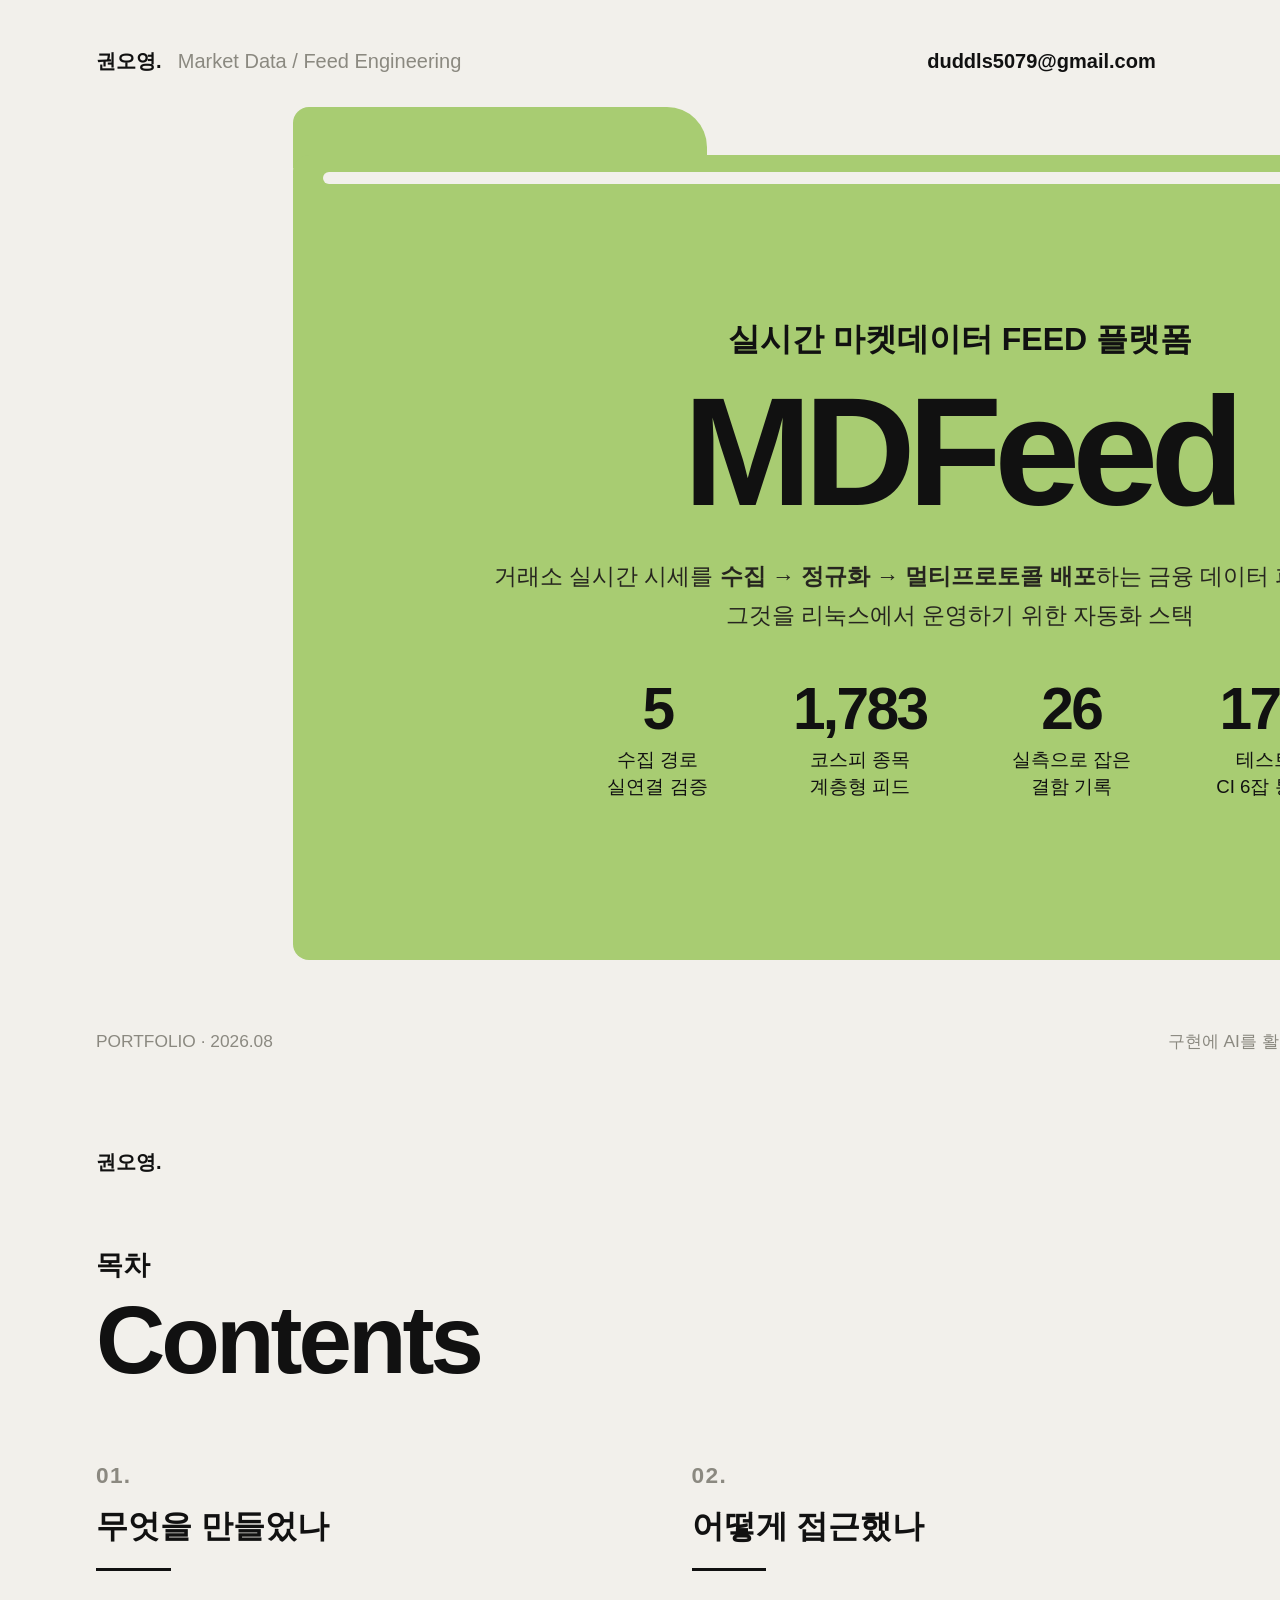
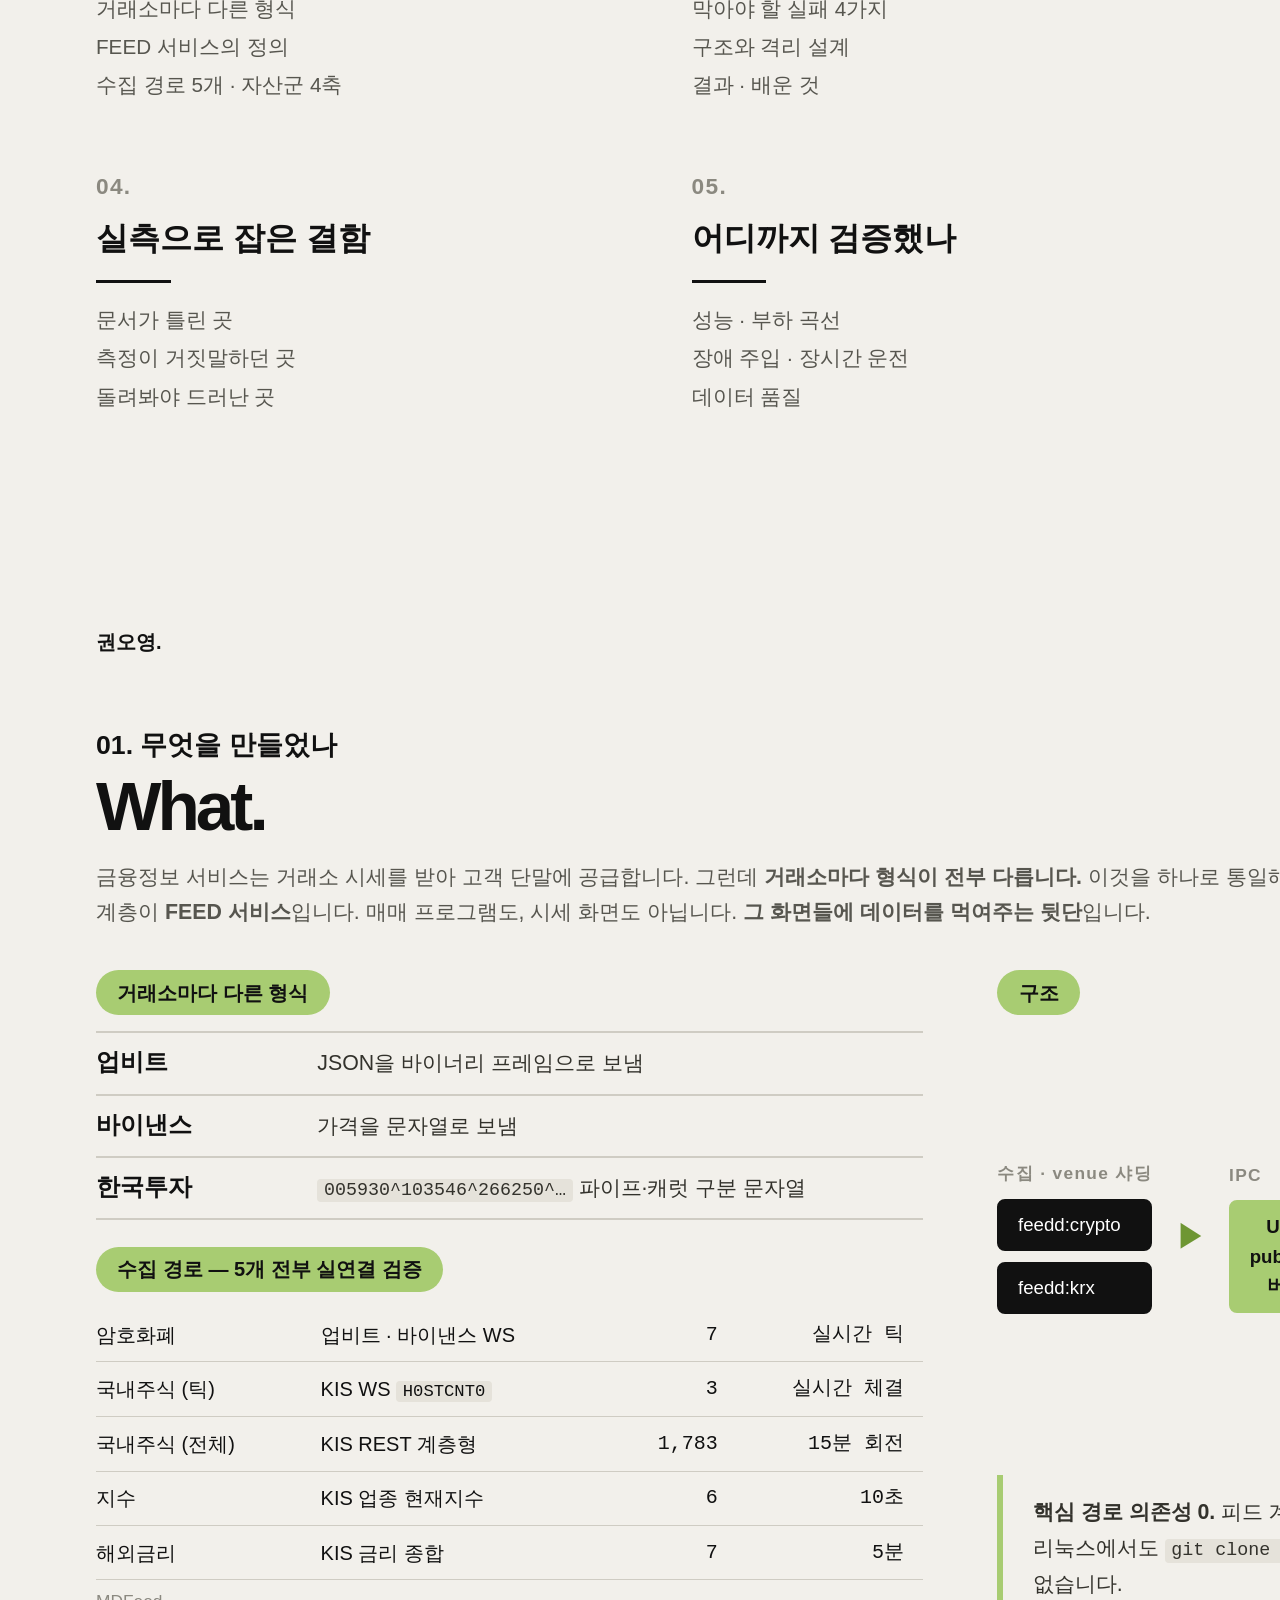
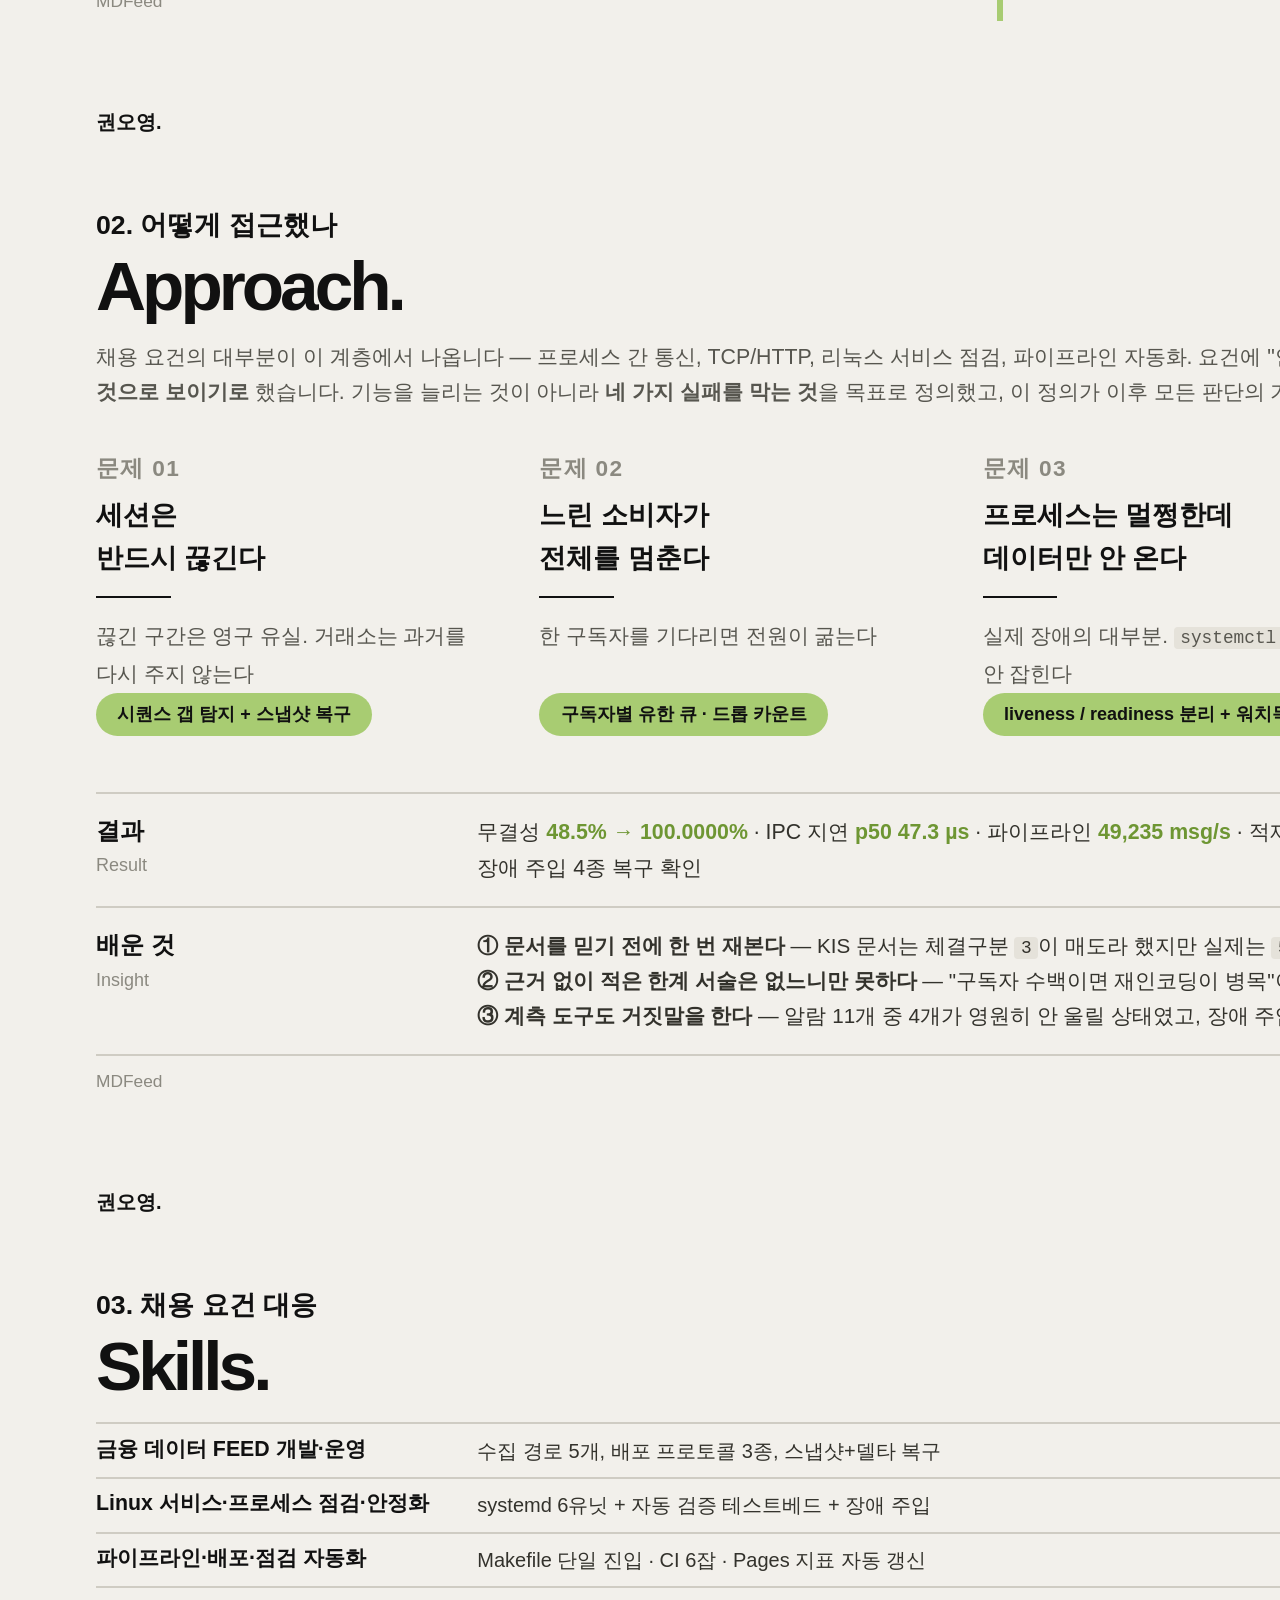
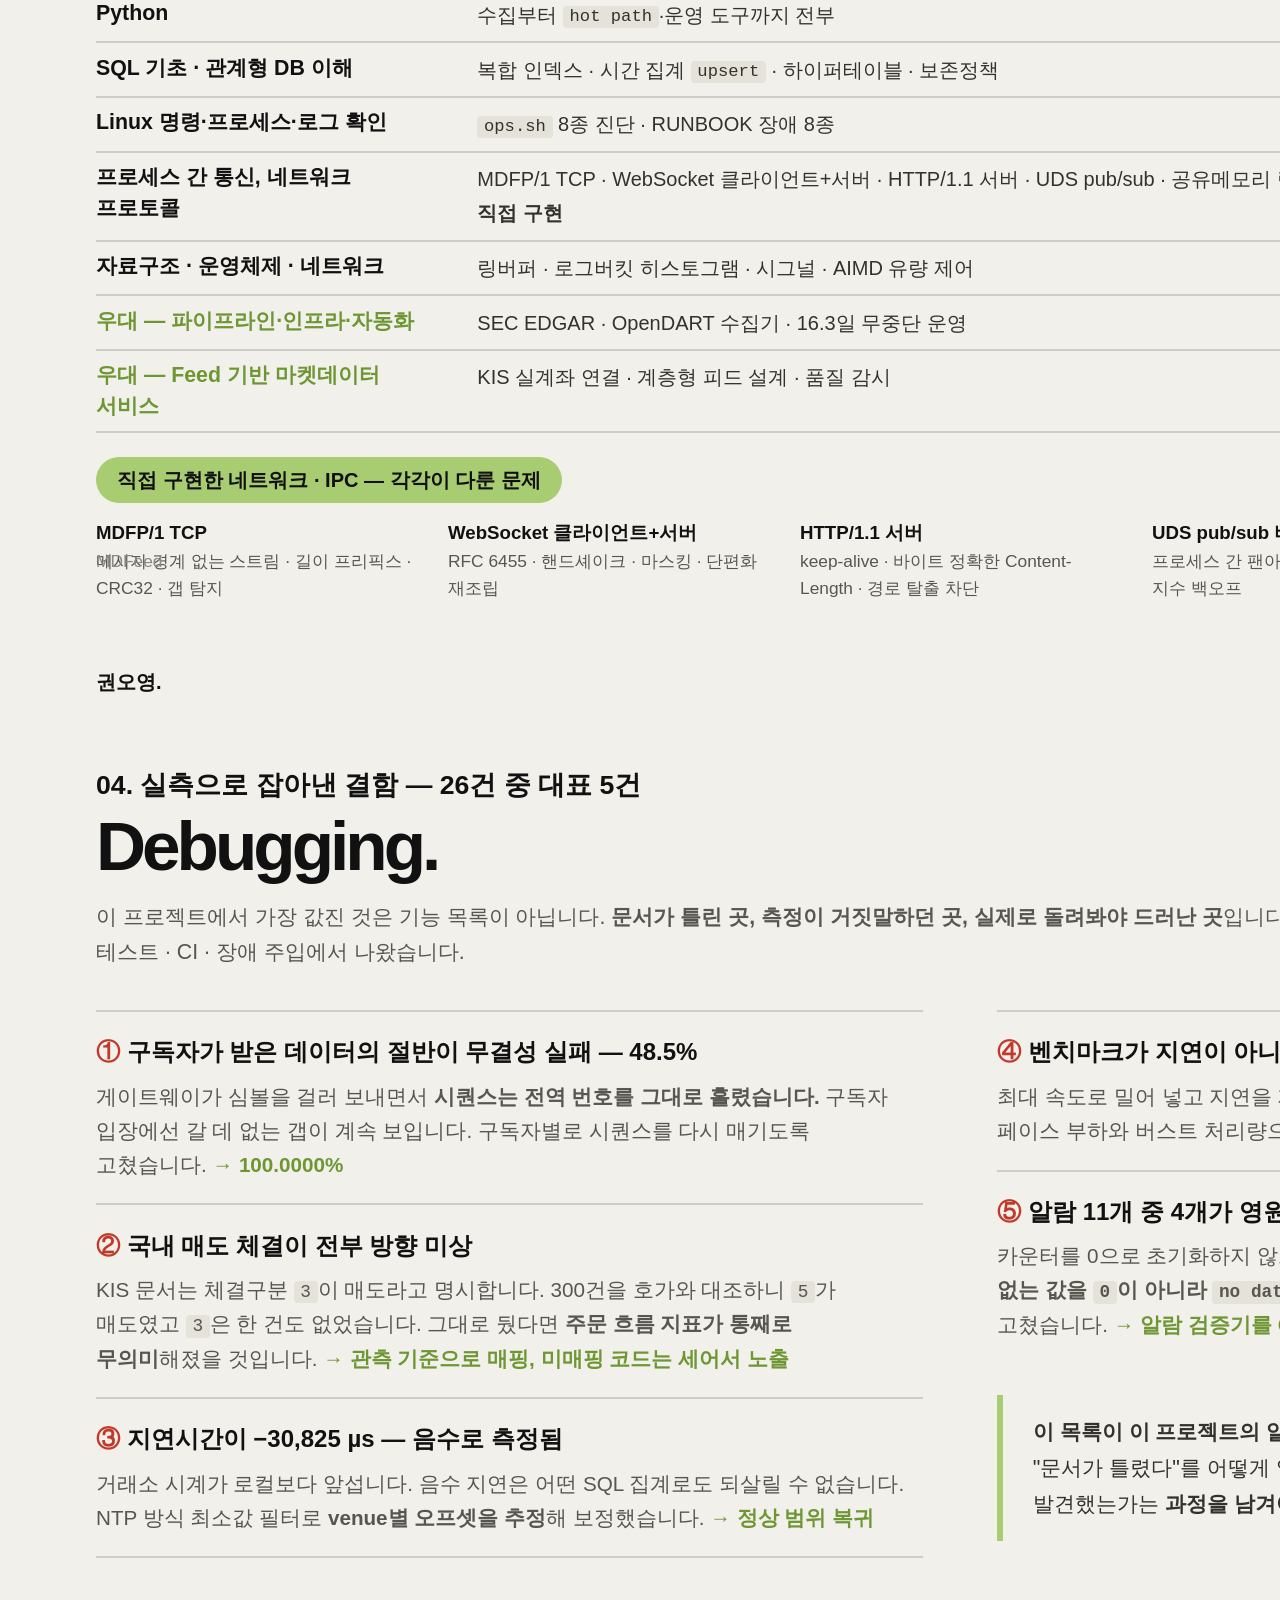
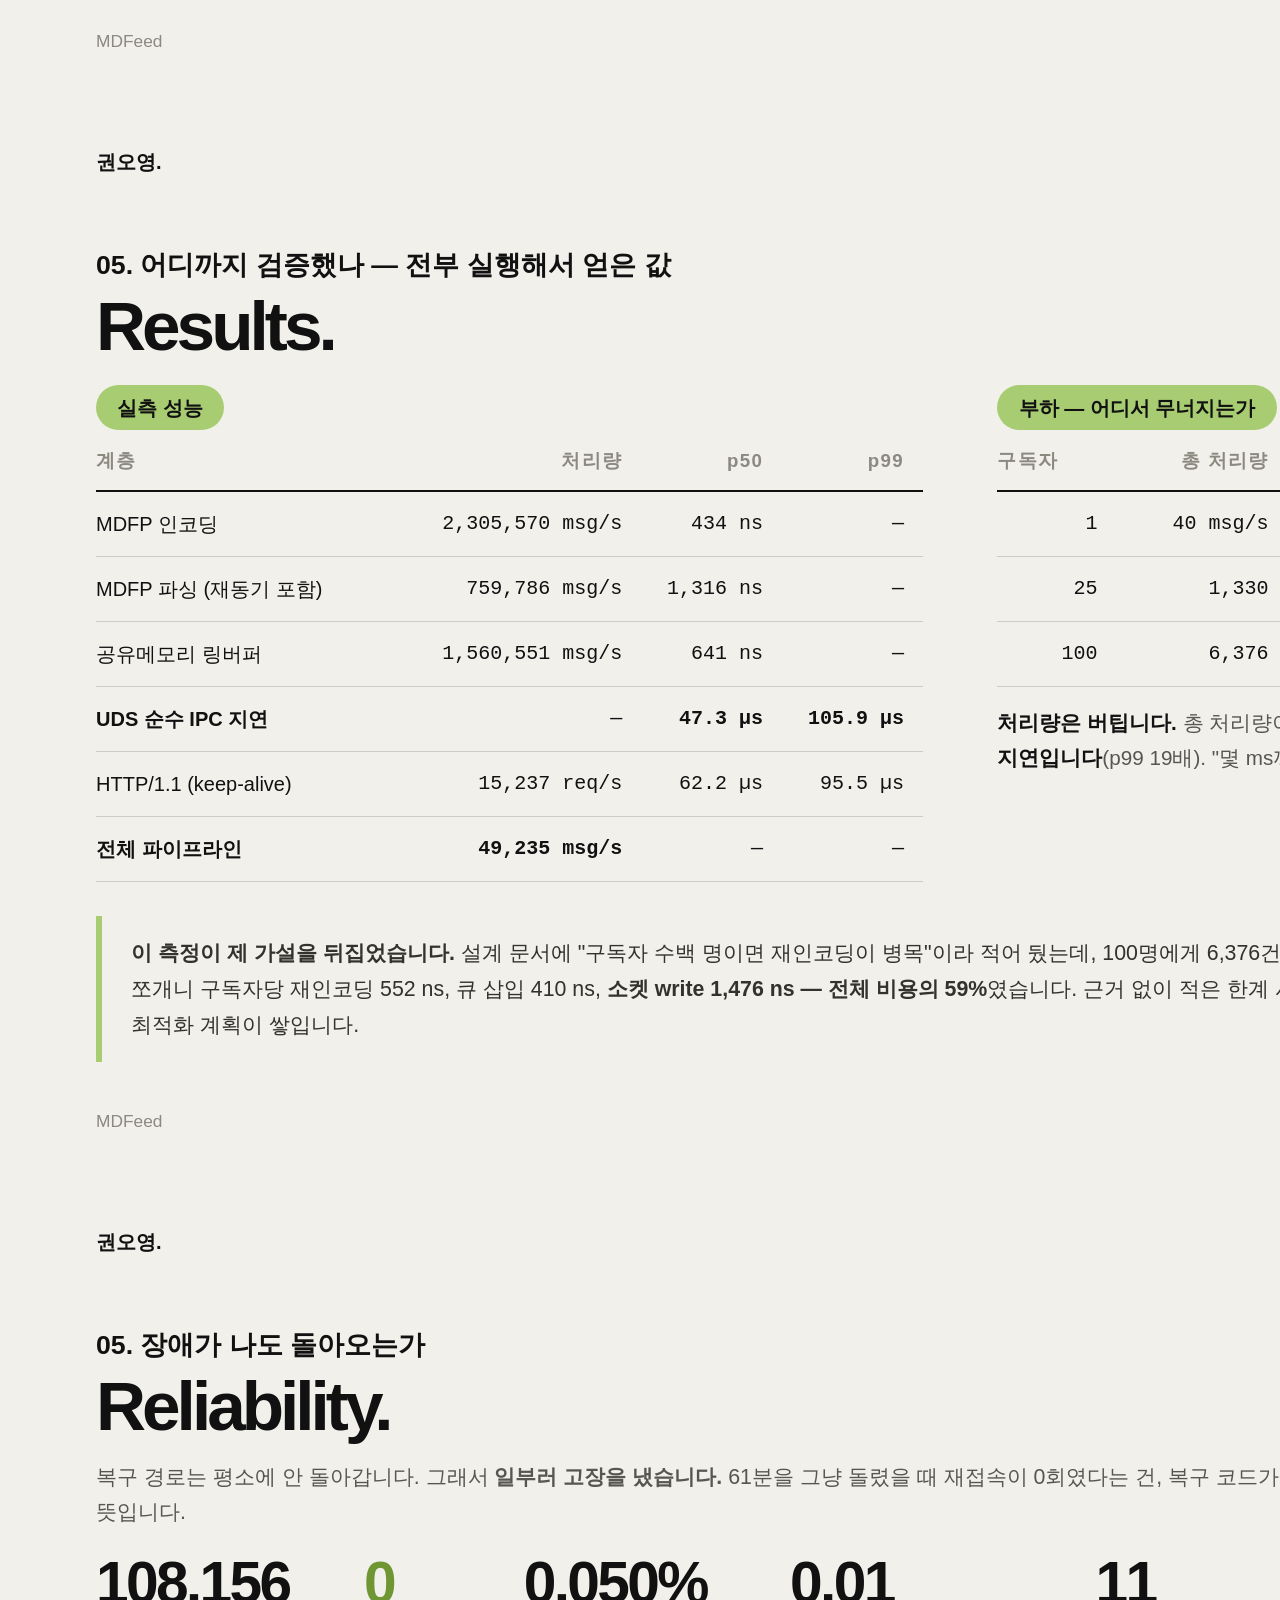
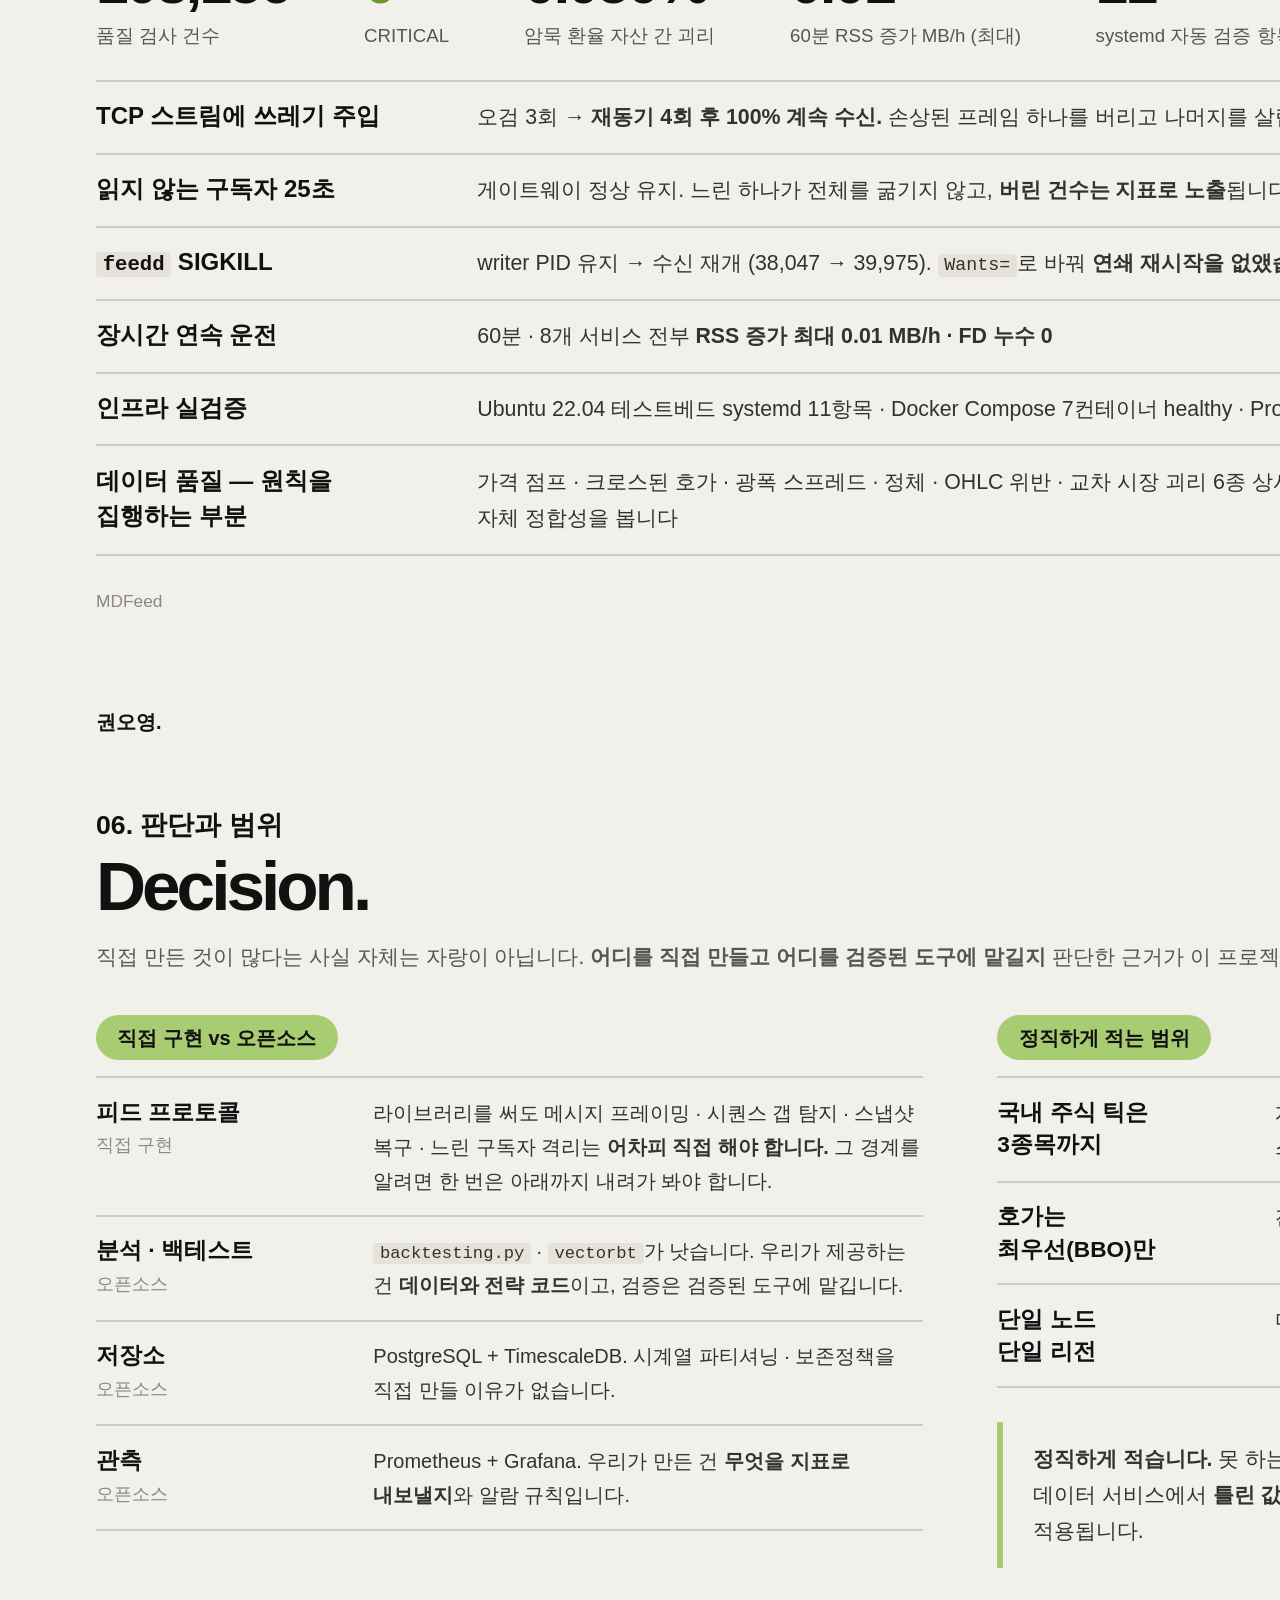
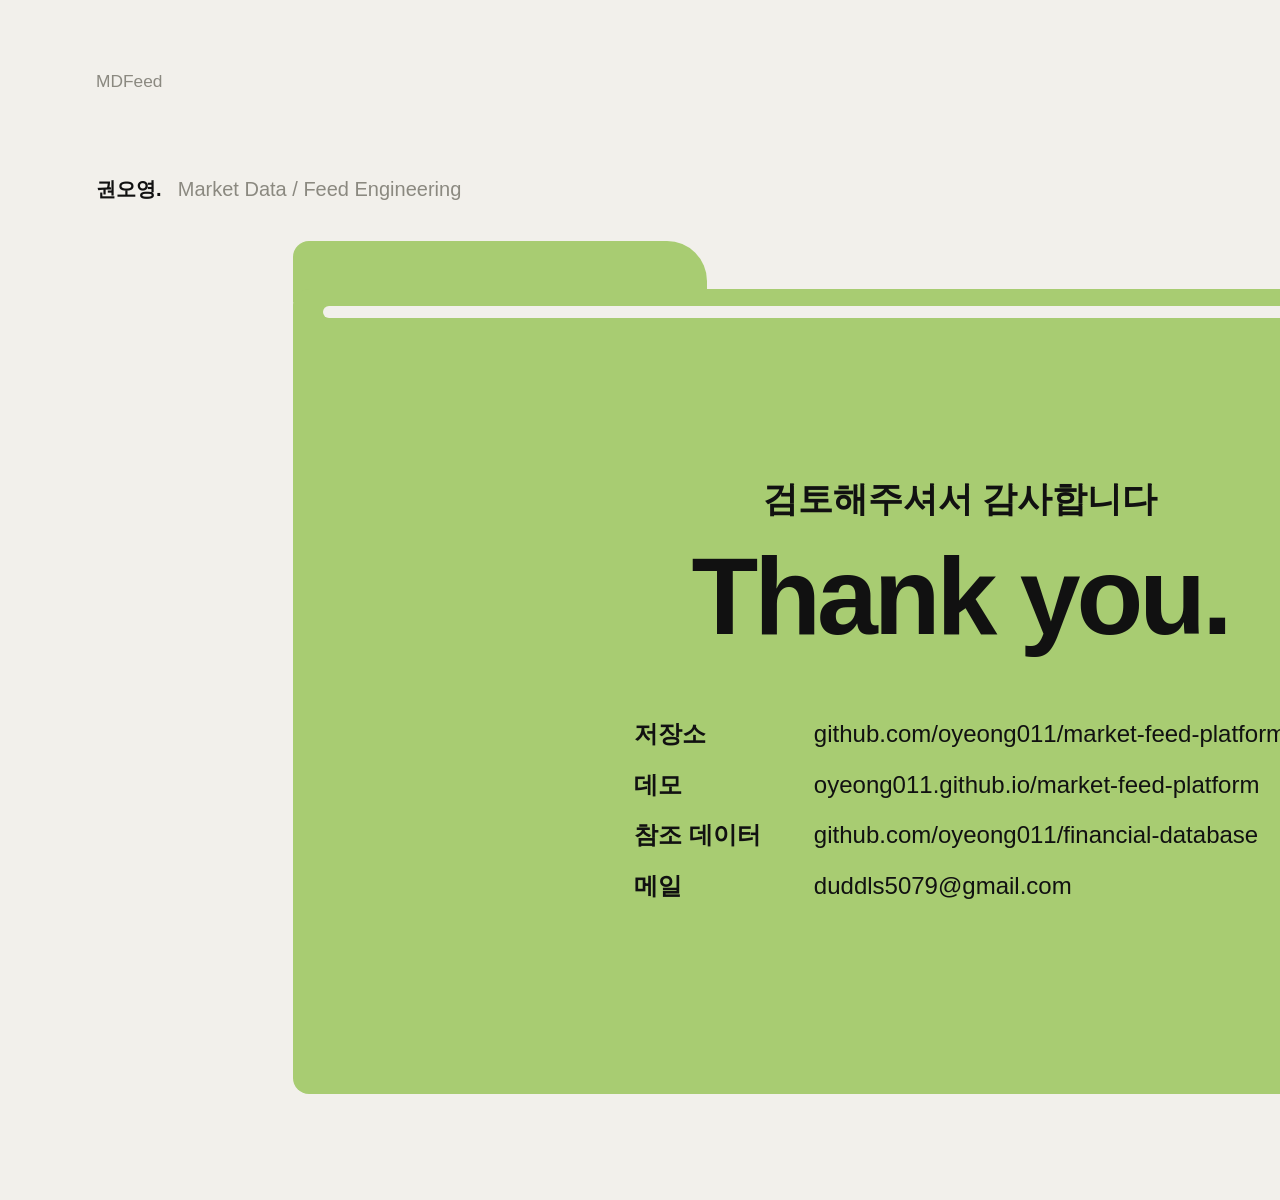
==== commit e1c7d6b5: "docs: 포트폴리오를 16:9 슬라이드 덱으로 전환 (미리캔버스 형식) 레퍼런스(1440x810, 웜 오프화이트 + 연두, '작은 한글 라벨 + 큰 영문 헤드') 규격에 맞춤. " ====
--- a/docs/portfolio.html
+++ b/docs/portfolio.html
@@ -4,20 +4,19 @@
 <meta charset="utf-8">
 <title>권오영 포트폴리오 — MDFeed</title>
 <style>
-/* ── 인쇄 기준: A4 세로, 여백 0 (컬러 밴드를 재단선까지 채우기 위해) ── */
-@page { size: A4; margin: 0; }
+/* ── 16:9 슬라이드 덱 (1440×810pt) ── */
+@page { size: 1440pt 810pt; margin: 0; }
 
 *{margin:0;padding:0;box-sizing:border-box}
 
 :root{
-  --navy:#0B2545;      /* 헤더 밴드 */
-  --navy-2:#123A63;
-  --accent:#00A6A6;    /* 강조 */
-  --accent-d:#00807F;
-  --ink:#16202B;
-  --gray:#5B6B7B;
-  --line:#DCE3EA;
-  --bg-soft:#F4F7FA;
+  --bg:#F2F0EB;        /* 웜 오프화이트 */
+  --ink:#111111;
+  --gray:#57564F;
+  --gray-l:#8B8980;
+  --line:#CFCCC3;
+  --acc:#A8CC72;       /* 연두 포인트 */
+  --acc-d:#6E9633;
   --red:#C0392B;
 }
 
@@ -25,507 +24,641 @@
 
 body{
   font-family:"Pretendard","Apple SD Gothic Neo","Noto Sans KR",-apple-system,sans-serif;
-  color:var(--ink); font-size:10pt; line-height:1.6;
-  /* 한글은 어절 단위로만 끊는다. 안 그러면 표 안에서 '오픈소/스'가 된다 */
-  word-break:keep-all; overflow-wrap:break-word;
-}
-
-/* ── 슬라이드 = 페이지 1장 ── */
+  background:var(--bg); color:var(--ink);
+  font-size:18pt; line-height:1.6;
+  word-break:keep-all; overflow-wrap:break-word;  /* 한글은 어절 단위로만 */
+}
+
 .slide{
-  width:210mm; height:297mm; page-break-after:always;
+  width:1440pt; height:810pt; background:var(--bg);
   position:relative; overflow:hidden;
-  padding:0 18mm 16mm;
+  padding:44pt 72pt 60pt;
+  page-break-after:always;
 }
 .slide:last-child{page-break-after:auto}
 
-/* ── 페이지 헤더 밴드 ── */
-.band{
-  margin:0 -18mm 9mm; padding:9mm 18mm 7mm;
-  background:var(--navy); color:#fff;
-  display:flex; align-items:baseline; gap:5mm;
-}
-.band .no{
-  font-size:22pt; font-weight:800; color:var(--accent);
-  line-height:1; letter-spacing:-.5pt;
-}
-.band h2{font-size:16pt; font-weight:700; letter-spacing:-.3pt}
-.band .sub{margin-left:auto; font-size:8.5pt; color:#9FB6CC; font-weight:400}
-
-h3{
-  font-size:11pt; font-weight:700; color:var(--navy);
-  margin:6mm 0 2.5mm; padding-left:2.5mm;
-  border-left:3px solid var(--accent);
-}
-h3:first-of-type{margin-top:0}
-
-p{margin-bottom:2.5mm; color:#26333F}
-.lead{font-size:10.5pt; color:var(--gray); margin-bottom:5mm}
-strong{font-weight:700; color:var(--navy)}
-.hi{color:var(--accent-d); font-weight:700}
-.bad{color:var(--red); font-weight:700}
-code{font-family:"SF Mono",Menlo,monospace; font-size:8.5pt;
-     background:var(--bg-soft); padding:.3mm 1.2mm; border-radius:1mm; color:var(--navy-2)}
-
-/* ── 표지 ── */
-.cover{background:var(--navy); color:#fff; padding:0}
-.cover-in{padding:44mm 18mm 0}
-.cover .kicker{font-size:9pt; letter-spacing:3pt; color:var(--accent); font-weight:600}
-.cover h1{font-size:40pt; font-weight:800; line-height:1.12; margin:6mm 0 0; letter-spacing:-1.5pt}
-.cover h1 .t2{color:var(--accent)}
-.cover .def{font-size:11pt; color:#C6D6E4; margin-top:6mm; max-width:150mm; line-height:1.65}
-.cover .who{margin-top:22mm; font-size:13pt; font-weight:700}
-.cover .who span{font-size:9.5pt; font-weight:400; color:#9FB6CC; margin-left:3mm}
-.cover .links{margin-top:4mm; font-size:9pt; color:#9FB6CC; line-height:1.9}
-.cover .links b{display:inline-block; width:16mm; color:var(--accent); font-weight:600}
-
-.cover-stats{
-  position:absolute; left:0; right:0; bottom:0;
-  background:#081C36; padding:9mm 18mm;
-  display:grid; grid-template-columns:repeat(4,1fr); gap:4mm;
-}
-.cover-stats .n{font-size:24pt; font-weight:800; color:var(--accent); line-height:1}
-.cover-stats .l{font-size:8pt; color:#A8BCCE; margin-top:2mm; line-height:1.45}
-.cover-note{
-  position:absolute; left:18mm; right:18mm; bottom:46mm;
-  font-size:7.5pt; color:#7E93A8; line-height:1.55; border-top:1px solid #1E3A5C; padding-top:3mm;
-}
-
-/* ── 숫자 카드 ── */
-.stats{display:grid; gap:3mm; margin:3mm 0 5mm}
-.stats.c3{grid-template-columns:repeat(3,1fr)}
-.stats.c4{grid-template-columns:repeat(4,1fr)}
-.stat{background:var(--bg-soft); border-left:3px solid var(--accent); padding:3.5mm 4mm}
-.stat .n{font-size:15pt; font-weight:800; color:var(--navy); line-height:1.1; letter-spacing:-.5pt}
-.stat .l{font-size:8pt; color:var(--gray); margin-top:1.5mm; line-height:1.45}
+/* ── 상단 러닝헤드 ── */
+.rh{display:flex; align-items:center; justify-content:space-between; margin-bottom:44pt}
+.rh .nm{font-size:15pt; font-weight:700; color:var(--ink)}
+.rh .nm span{font-weight:400; color:var(--gray-l); margin-left:8pt}
+.pill{
+  background:var(--ink); color:#fff; border-radius:999pt;
+  padding:7pt 26pt; font-size:13pt; font-weight:800; letter-spacing:2pt;
+}
+
+/* ── 섹션 헤드: 작은 한글 라벨 + 큰 영문 ── */
+.head{margin-bottom:30pt}
+.head .kr{font-size:20pt; font-weight:700; color:var(--ink); margin-bottom:4pt}
+.head .en{font-size:72pt; font-weight:900; letter-spacing:-3pt; line-height:1}
+.head.sm .en{font-size:52pt}
+.head .note{font-size:16pt; color:var(--gray); margin-top:14pt; max-width:1120pt; line-height:1.65}
+
+.num-big{font-size:44pt; font-weight:900; letter-spacing:-2pt; line-height:1}
+p{color:#2C2B26}
+strong{font-weight:800}
+.hi{color:var(--acc-d); font-weight:800}
+code{font-family:"SF Mono",Menlo,monospace; font-size:.86em; background:#E5E2DA;
+     padding:1pt 5pt; border-radius:3pt}
+
+/* ── 연두 하이라이트 알약 ── */
+.tag{
+  display:inline-block; background:var(--acc); color:var(--ink);
+  font-size:15pt; font-weight:800; padding:5pt 16pt; border-radius:999pt; margin-bottom:12pt;
+}
+
+/* ── 컬럼 ── */
+.cols{display:grid; gap:44pt}
+.c2{grid-template-columns:1fr 1fr}
+.c3{grid-template-columns:repeat(3,1fr)}
+.c4{grid-template-columns:repeat(4,1fr)}
+.col .n{font-size:17pt; color:var(--gray-l); font-weight:700; letter-spacing:1pt}
+.col h5{font-size:24pt; font-weight:800; margin:6pt 0 12pt}
+.col .rule{width:56pt; height:2pt; background:var(--ink); margin-bottom:14pt}
+.col li{font-size:15.5pt; color:var(--gray); line-height:1.85; list-style:none}
+.cols.c4 .col{display:flex; flex-direction:column}
+.cols.c4 .col .tag{margin-top:auto; align-self:flex-start}
+
+/* ── 라벨/내용 행 (템플릿의 자기소개서 레이아웃) ── */
+.rows{border-top:1.5pt solid var(--line)}
+.row{
+  display:grid; grid-template-columns:250pt 1fr; gap:36pt;
+  padding:18pt 0; border-bottom:1.5pt solid var(--line);
+}
+.row .k{font-size:18pt; font-weight:800; line-height:1.45}
+.row .k small{display:block; font-size:13.5pt; font-weight:500; color:var(--gray-l); margin-top:3pt}
+.row .v{font-size:16pt; color:#33322C; line-height:1.7}
+.row .v em{font-style:normal; color:var(--acc-d); font-weight:800}
+
+/* 3열 행 (요건 → 근거 → 실측) */
+.row.t3{grid-template-columns:250pt 1fr 300pt}
+.row .m{font-size:16pt; font-weight:800; text-align:right; line-height:1.5}
 
 /* ── 표 ── */
-table{width:100%; border-collapse:collapse; font-size:8.8pt; margin:2mm 0 4mm}
-th{
-  text-align:left; font-weight:700; font-size:8pt; color:#fff;
-  background:var(--navy-2); padding:2mm 3mm;
-}
-td{padding:2.2mm 3mm; border-bottom:1px solid var(--line); vertical-align:top; line-height:1.5}
-tr:nth-child(even) td{background:#FAFCFD}
-td.num{font-family:"SF Mono",Menlo,monospace; font-size:8.2pt; text-align:right; white-space:nowrap}
+table{width:100%; border-collapse:collapse; font-size:16pt}
+th{text-align:left; font-size:14pt; font-weight:800; color:var(--gray-l);
+   letter-spacing:1pt; padding:0 14pt 10pt 0; border-bottom:1.5pt solid var(--ink)}
+td{padding:12pt 14pt 12pt 0; border-bottom:1pt solid var(--line); vertical-align:top}
+table.tight td{padding:8pt 14pt 8pt 0}
+td.n{font-family:"SF Mono",Menlo,monospace; font-size:15pt; text-align:right; white-space:nowrap}
 
 /* ── 다이어그램 ── */
 pre.dia{
-  font-family:"SF Mono",Menlo,monospace; font-size:8pt; line-height:1.5;
-  background:var(--navy); color:#CFE3F0; padding:5mm; border-radius:1.5mm;
-  white-space:pre; overflow:hidden; margin:2mm 0 4mm;
-}
-pre.dia b{color:var(--accent); font-weight:600}
+  font-family:"SF Mono",Menlo,monospace; font-size:14pt; line-height:1.6;
+  background:var(--ink); color:#E4E2DA; padding:24pt 28pt; border-radius:6pt;
+  white-space:pre; overflow:hidden;
+}
+pre.dia b{color:var(--acc); font-weight:700}
+
+/* ── 아키텍처 다이어그램 ── */
+.arch{display:flex; align-items:center; gap:18pt}
+.acol{display:flex; flex-direction:column; gap:8pt}
+.acol.grow{flex:1}
+.alab{font-size:13pt; color:var(--gray-l); font-weight:700; letter-spacing:1pt}
+.aar{font-size:22pt; color:var(--acc-d); font-weight:800}
+.abx{background:#fff; border:1.5pt solid var(--line); border-radius:6pt;
+     padding:7pt 14pt; font-size:14pt; white-space:nowrap}
+.abx.dk{background:var(--ink); color:#fff; border-color:var(--ink)}
+.abx.ac{background:var(--acc); border-color:var(--acc); text-align:center; font-weight:800}
+.abx b{font-family:"SF Mono",Menlo,monospace; font-size:13pt; font-weight:700;
+       display:inline-block; width:118pt}
+.abx i{font-style:normal; color:var(--gray); font-size:13pt}
 
 /* ── 결함 카드 ── */
-.fix{
-  border:1px solid var(--line); border-left:3px solid var(--red);
-  padding:4mm 5mm; margin-bottom:4mm; background:#fff;
-}
-.fix .t{font-size:9.5pt; font-weight:700; color:var(--navy); margin-bottom:1.5mm}
-.fix .d{font-size:8.7pt; color:#33424F; line-height:1.55}
-.fix .d em{font-style:normal; color:var(--accent-d); font-weight:700}
-
-/* ── STAR 압축 그리드 ── */
-.star{display:grid; grid-template-columns:14mm 1fr; gap:0; margin-bottom:4mm}
-.star .k{
-  background:var(--navy); color:#fff; font-weight:800; font-size:9.5pt;
-  display:flex; align-items:center; justify-content:center; letter-spacing:.5pt;
-}
-.star .k.acc{background:var(--accent)}
-.star .v{border:1px solid var(--line); border-left:none; padding:3mm 4mm; font-size:8.8pt; line-height:1.6}
-.star .v ol{margin:1.5mm 0 0 4mm; padding:0}
-.star .v li{margin-bottom:1mm}
+.fix{border-top:1.5pt solid var(--line); padding:16pt 0}
+.fix:last-of-type{border-bottom:1.5pt solid var(--line)}
+.fix .t{font-size:18pt; font-weight:800; margin-bottom:6pt}
+.fix .t i{font-style:normal; color:var(--red)}
+.fix .d{font-size:15.5pt; color:var(--gray); line-height:1.65}
+.fix .d em{font-style:normal; color:var(--acc-d); font-weight:800}
 
 /* ── 콜아웃 ── */
-.callout{
-  background:var(--bg-soft); border-left:3px solid var(--navy);
-  padding:3.5mm 4mm; font-size:8.8pt; line-height:1.6; margin:3mm 0;
-}
-.callout b{color:var(--navy)}
+.note-box{
+  border-left:5pt solid var(--acc); padding:14pt 0 14pt 22pt;
+  font-size:16pt; line-height:1.7; color:#33322C;
+}
+
+/* ── 폴더 그래픽 (표지/마무리) ── */
+.folder{position:relative; margin:0 auto; width:1000pt; height:640pt}
+.folder .tab{
+  position:absolute; top:0; left:0; width:310pt; height:46pt;
+  background:var(--acc); border-radius:12pt 30pt 0 0;
+}
+.folder .bd{
+  position:absolute; top:36pt; left:0; right:0; bottom:0;
+  background:var(--acc); border-radius:12pt;
+  display:flex; flex-direction:column; align-items:center; justify-content:center;
+}
+.folder .bd:before{
+  content:""; position:absolute; top:13pt; left:22pt; right:22pt; height:9pt;
+  background:var(--bg); border-radius:999pt;
+}
 
 .foot{
-  position:absolute; left:18mm; right:18mm; bottom:8mm;
-  border-top:1px solid var(--line); padding-top:2.5mm;
-  font-size:7.5pt; color:#8E9DAB; display:flex; justify-content:space-between;
+  position:absolute; left:72pt; right:72pt; bottom:18pt;
+  display:flex; justify-content:space-between;
+  font-size:13pt; color:var(--gray-l);
 }
 </style>
 </head>
 <body>
 
-<!-- ═══════════ 표지 ═══════════ -->
-<section class="slide cover">
-  <div class="cover-in">
-    <div class="kicker">PORTFOLIO · 2026.08</div>
-    <h1>MDFeed<br><span class="t2">실시간 마켓데이터 FEED 플랫폼</span></h1>
-    <p class="def">
-      거래소 실시간 시세를 <strong style="color:#fff">수집 → 정규화 → 멀티프로토콜 배포</strong>하는
-      금융 데이터 피드 서비스와, 그것을 리눅스에서 운영하기 위한 자동화 스택.
-      수집 경로 5개를 실제 거래소 연결로 검증했습니다.
-    </p>
-
-    <div class="who">권오영 <span>Market Data / Feed Engineering</span></div>
-    <div class="links">
-      <b>저장소</b> github.com/oyeong011/market-feed-platform<br>
-      <b>데모</b> oyeong011.github.io/market-feed-platform<br>
-      <b>메일</b> duddls5079@gmail.com
-    </div>
-  </div>
-
-  <div class="cover-note">
-    소유권 표기 — 구현에는 AI를 상당 부분 활용했습니다. 판단·측정·결정은 본인의 것이고 코드 작성은 AI 보조입니다.
-    이 문서의 모든 수치는 실제로 돌려서 얻은 값입니다.
-  </div>
-
-  <div class="cover-stats">
-    <div><div class="n">5</div><div class="l">수집 경로<br>실연결 검증</div></div>
-    <div><div class="n">1,783</div><div class="l">코스피 종목<br>계층형 피드</div></div>
-    <div><div class="n">26</div><div class="l">실측으로 잡은<br>결함 기록</div></div>
-    <div><div class="n">179</div><div class="l">테스트<br>CI 6잡 통과</div></div>
-  </div>
-</section>
-
-
-<!-- ═══════════ 01 무엇을 ═══════════ -->
-<section class="slide">
-  <div class="band"><span class="no">01</span><h2>무엇을 만들었나</h2><span class="sub">FEED 서비스</span></div>
-
-  <p class="lead">
-    금융정보 서비스는 거래소 시세를 받아 고객 단말에 공급합니다. 그런데 <strong>거래소마다 형식이 전부 다릅니다.</strong>
-  </p>
-
-  <table>
-    <tr><td style="width:26mm"><strong>업비트</strong></td><td>JSON을 바이너리 프레임으로 보냄</td></tr>
-    <tr><td><strong>바이낸스</strong></td><td>가격을 문자열로 보냄</td></tr>
-    <tr><td><strong>한국투자</strong></td><td><code>005930^103546^266250^…</code> 파이프·캐럿 구분 문자열</td></tr>
-  </table>
-
-  <p>
-    이것을 하나로 통일해 여러 소비자에게 나눠주는 중간 계층이 <strong>FEED 서비스</strong>입니다.
-    매매 프로그램도, 시세 화면도 아닙니다. <strong>그 화면들에 데이터를 먹여주는 뒷단</strong>입니다.
-  </p>
-
-<pre class="dia">거래소 ─▶ <b>feedd:crypto</b> ─┐              ┌─▶ <b>tcp-gateway</b>  MDFP/1 바이너리 (기관용)
-         <b>feedd:krx</b>    ─┴─ UDS 버스 ─┼─▶ <b>ws-gateway</b>   WebSocket + 대시보드
-         (venue 샤딩)                  ├─▶ <b>writer</b>       1분봉 · PostgreSQL
-                                       ├─▶ <b>rest-api</b>     과거 조회
-                                       ├─▶ <b>strategy</b>     지표 → SIGNAL
-                                       └─▶ <b>quality</b>      품질 검사</pre>
-
-  <h3>수집 경로 — 4개 자산군, 5개 경로 전부 실연결</h3>
-  <table>
-    <tr><th style="width:36mm">자산군</th><th>경로</th><th style="width:20mm">종목</th><th style="width:26mm">갱신</th></tr>
-    <tr><td>암호화폐</td><td>업비트 · 바이낸스 WebSocket</td><td class="num">7</td><td>실시간 틱</td></tr>
-    <tr><td>국내주식 (틱)</td><td>KIS WebSocket <code>H0STCNT0</code></td><td class="num">3</td><td>실시간 체결</td></tr>
-    <tr><td>국내주식 (전체)</td><td>KIS REST 계층형 (순위 API + 유니버스 회전)</td><td class="num">1,783</td><td>15분 회전</td></tr>
-    <tr><td>지수</td><td>KIS 업종 현재지수</td><td class="num">6</td><td>10초</td></tr>
-    <tr><td>해외금리</td><td>KIS 금리 종합</td><td class="num">7</td><td>5분</td></tr>
-  </table>
-
-  <div class="callout">
-    <b>핵심 경로 의존성 0.</b> 피드 계층을 직접 만든 부수 효과로, <code>python3</code>만 있으면
-    어떤 리눅스에서도 <code>git clone &amp;&amp; make demo</code>로 바로 돕니다. 설치 문서가 필요 없습니다.
-  </div>
-
-  <div class="foot"><span>MDFeed — 실시간 마켓데이터 FEED 플랫폼</span><span>01</span></div>
-</section>
-
-
-<!-- ═══════════ 02 STAR ═══════════ -->
-<section class="slide">
-  <div class="band"><span class="no">02</span><h2>프로젝트 STAR</h2><span class="sub">상황 · 과제 · 행동 · 결과 · 배운 것</span></div>
-
-  <div class="star">
-    <div class="k">S</div>
-    <div class="v">
-      채용 요건의 대부분이 이 계층에서 나옵니다 — <strong>프로세스 간 통신, TCP/HTTP, 리눅스 서비스 점검, 파이프라인 자동화.</strong>
+<!-- ══════════ 표지 ══════════ -->
+<section class="slide" style="padding-top:34pt">
+  <div class="rh" style="margin-bottom:22pt">
+    <div class="nm">권오영. <span>Market Data / Feed Engineering</span></div>
+    <div style="font-size:15pt;font-weight:600">duddls5079@gmail.com</div>
+    <div style="font-size:15pt;color:var(--gray)">github.com/oyeong011</div>
+  </div>
+
+  <div class="folder">
+    <div class="tab"></div>
+    <div class="bd">
+      <div style="font-size:24pt;font-weight:700;margin-bottom:4pt">실시간 마켓데이터 FEED 플랫폼</div>
+      <div style="font-size:116pt;font-weight:900;letter-spacing:-6pt;line-height:1.05">MDFeed</div>
+      <div style="font-size:17pt;color:#26251F;margin-top:18pt;text-align:center;max-width:780pt;line-height:1.7">
+        거래소 실시간 시세를 <strong>수집 → 정규화 → 멀티프로토콜 배포</strong>하는 금융 데이터 피드 서비스와,<br>
+        그것을 리눅스에서 운영하기 위한 자동화 스택
+      </div>
+      <div style="display:flex;gap:64pt;margin-top:34pt;text-align:center">
+        <div><div class="num-big">5</div><div style="font-size:14pt;margin-top:6pt;line-height:1.45">수집 경로<br>실연결 검증</div></div>
+        <div><div class="num-big">1,783</div><div style="font-size:14pt;margin-top:6pt;line-height:1.45">코스피 종목<br>계층형 피드</div></div>
+        <div><div class="num-big">26</div><div style="font-size:14pt;margin-top:6pt;line-height:1.45">실측으로 잡은<br>결함 기록</div></div>
+        <div><div class="num-big">179</div><div style="font-size:14pt;margin-top:6pt;line-height:1.45">테스트<br>CI 6잡 통과</div></div>
+      </div>
+    </div>
+  </div>
+
+  <div class="foot">
+    <span>PORTFOLIO · 2026.08</span>
+    <span>구현에 AI를 활용했습니다. 판단·측정·결정은 본인의 것이고 코드 작성은 AI 보조입니다.</span>
+  </div>
+</section>
+
+
+<!-- ══════════ 목차 ══════════ -->
+<section class="slide">
+  <div class="rh"><div class="nm">권오영.</div><div class="pill">MDFeed PORTFOLIO</div></div>
+
+  <div class="head"><div class="kr">목차</div><div class="en">Contents</div></div>
+
+  <div class="cols c3" style="margin-top:52pt;row-gap:48pt">
+    <div class="col">
+      <div class="n">01.</div><h5>무엇을 만들었나</h5><div class="rule"></div>
+      <ul><li>거래소마다 다른 형식</li><li>FEED 서비스의 정의</li><li>수집 경로 5개 · 자산군 4축</li></ul>
+    </div>
+    <div class="col">
+      <div class="n">02.</div><h5>어떻게 접근했나</h5><div class="rule"></div>
+      <ul><li>막아야 할 실패 4가지</li><li>구조와 격리 설계</li><li>결과 · 배운 것</li></ul>
+    </div>
+    <div class="col">
+      <div class="n">03.</div><h5>채용 요건 대응</h5><div class="rule"></div>
+      <ul><li>요건 → 근거 → 실측</li><li>직접 구현한 네트워크·IPC</li><li>우대사항 2건</li></ul>
+    </div>
+    <div class="col">
+      <div class="n">04.</div><h5>실측으로 잡은 결함</h5><div class="rule"></div>
+      <ul><li>문서가 틀린 곳</li><li>측정이 거짓말하던 곳</li><li>돌려봐야 드러난 곳</li></ul>
+    </div>
+    <div class="col">
+      <div class="n">05.</div><h5>어디까지 검증했나</h5><div class="rule"></div>
+      <ul><li>성능 · 부하 곡선</li><li>장애 주입 · 장시간 운전</li><li>데이터 품질</li></ul>
+    </div>
+    <div class="col">
+      <div class="n">06.</div><h5>판단과 범위</h5><div class="rule"></div>
+      <ul><li>직접 구현 vs 오픈소스</li><li>정직하게 적는 한계</li><li>연락처</li></ul>
+    </div>
+  </div>
+</section>
+
+
+<!-- ══════════ 01 ══════════ -->
+<section class="slide">
+  <div class="rh"><div class="nm">권오영.</div><div class="pill">MDFeed PORTFOLIO</div></div>
+
+  <div class="head sm">
+    <div class="kr">01. 무엇을 만들었나</div><div class="en">What.</div>
+    <div class="note">
+      금융정보 서비스는 거래소 시세를 받아 고객 단말에 공급합니다. 그런데 <strong>거래소마다 형식이 전부 다릅니다.</strong>
+      이것을 하나로 통일해 여러 소비자에게 나눠주는 중간 계층이 <strong>FEED 서비스</strong>입니다.
+      매매 프로그램도, 시세 화면도 아닙니다. <strong>그 화면들에 데이터를 먹여주는 뒷단</strong>입니다.
+    </div>
+  </div>
+
+  <div class="cols c2" style="gap:56pt;margin-top:18pt">
+    <div>
+      <div class="tag">거래소마다 다른 형식</div>
+      <div class="rows">
+        <div class="row" style="grid-template-columns:130pt 1fr;padding:9pt 0">
+          <div class="k">업비트</div><div class="v">JSON을 바이너리 프레임으로 보냄</div></div>
+        <div class="row" style="grid-template-columns:130pt 1fr;padding:9pt 0">
+          <div class="k">바이낸스</div><div class="v">가격을 문자열로 보냄</div></div>
+        <div class="row" style="grid-template-columns:130pt 1fr;padding:9pt 0">
+          <div class="k">한국투자</div><div class="v"><code>005930^103546^266250^…</code> 파이프·캐럿 구분 문자열</div></div>
+      </div>
+
+      <div class="tag" style="margin-top:20pt">수집 경로 — 5개 전부 실연결 검증</div>
+      <table style="font-size:15pt" class="tight">
+        <tr><td>암호화폐</td><td>업비트 · 바이낸스 WS</td><td class="n">7</td><td class="n">실시간 틱</td></tr>
+        <tr><td>국내주식 (틱)</td><td>KIS WS <code>H0STCNT0</code></td><td class="n">3</td><td class="n">실시간 체결</td></tr>
+        <tr><td>국내주식 (전체)</td><td>KIS REST 계층형</td><td class="n">1,783</td><td class="n">15분 회전</td></tr>
+        <tr><td>지수</td><td>KIS 업종 현재지수</td><td class="n">6</td><td class="n">10초</td></tr>
+        <tr><td>해외금리</td><td>KIS 금리 종합</td><td class="n">7</td><td class="n">5분</td></tr>
+      </table>
+    </div>
+
+    <div>
+      <div class="tag">구조</div>
+<div class="arch">
+        <div class="acol">
+          <div class="alab">수집 · venue 샤딩</div>
+          <div class="abx dk">feedd:crypto</div>
+          <div class="abx dk">feedd:krx</div>
+        </div>
+        <div class="aar">▶</div>
+        <div class="acol">
+          <div class="alab">IPC</div>
+          <div class="abx ac">UDS<br>pub/sub<br>버스</div>
+        </div>
+        <div class="aar">▶</div>
+        <div class="acol grow">
+          <div class="alab">소비 — 각자 독립 프로세스</div>
+          <div class="abx"><b>tcp-gateway</b><i>MDFP/1 바이너리 (기관용)</i></div>
+          <div class="abx"><b>ws-gateway</b><i>WebSocket + 대시보드</i></div>
+          <div class="abx"><b>writer</b><i>1분봉 · PostgreSQL</i></div>
+          <div class="abx"><b>rest-api</b><i>과거 조회</i></div>
+          <div class="abx"><b>strategy</b><i>지표 → SIGNAL</i></div>
+          <div class="abx"><b>quality</b><i>품질 검사 6종</i></div>
+        </div>
+      </div>
+
+      <div class="note-box" style="margin-top:24pt">
+        <strong>핵심 경로 의존성 0.</strong> 피드 계층을 직접 만든 부수 효과로,
+        <code>python3</code>만 있으면 어떤 리눅스에서도
+        <code>git clone &amp;&amp; make demo</code>로 바로 돕니다. 설치 문서가 필요 없습니다.
+      </div>
+    </div>
+  </div>
+
+  <div class="foot"><span>MDFeed</span><span>01</span></div>
+</section>
+
+
+<!-- ══════════ 02 ══════════ -->
+<section class="slide">
+  <div class="rh"><div class="nm">권오영.</div><div class="pill">MDFeed PORTFOLIO</div></div>
+
+  <div class="head sm">
+    <div class="kr">02. 어떻게 접근했나</div><div class="en">Approach.</div>
+    <div class="note">
+      채용 요건의 대부분이 이 계층에서 나옵니다 — 프로세스 간 통신, TCP/HTTP, 리눅스 서비스 점검, 파이프라인 자동화.
       요건에 "안다"고 쓰는 대신 <strong>동작하는 것으로 보이기로</strong> 했습니다.
-    </div>
-  </div>
-
-  <div class="star">
-    <div class="k">T</div>
-    <div class="v">
-      기능을 늘리는 것이 아니라 <strong>네 가지 실패를 막는 것</strong>을 목표로 정의했습니다. 이 정의가 이후 모든 판단의 기준이 됐습니다.
-      <ol>
-        <li><strong>세션은 반드시 끊긴다</strong> — 끊긴 구간은 영구 유실. 거래소는 과거를 다시 주지 않는다</li>
-        <li><strong>느린 소비자 하나가 전체를 멈춘다</strong> — 한 구독자를 기다리면 전원이 굶는다</li>
-        <li><strong>프로세스는 멀쩡한데 데이터만 안 온다</strong> — 실제 장애의 대부분. <code>systemctl status</code>로 안 잡힌다</li>
-        <li><strong>틀린 값을 조용히 배포한다</strong> — 값이 없는 것보다 나쁘다. 아무 알람도 안 울린다</li>
-      </ol>
-    </div>
-  </div>
-
-  <div class="star">
-    <div class="k">A</div>
-    <div class="v">
-      <ol>
-        <li><strong>수집을 모으고 소비를 분리</strong> — 소비자가 각자 거래소에 붙으면 같은 데이터를 N번 받고 N배로 끊깁니다.
-            거래소 하나의 장애가 전체를 내리지 않도록 <strong>venue 그룹별로 샤딩</strong>했습니다.</li>
-        <li><strong>느린 소비자 격리</strong> — 구독자마다 유한 큐를 두고 차면 오래된 것부터 버리되, <strong>버린 건수를 반드시 셉니다.</strong></li>
-        <li><strong>liveness와 readiness 분리</strong> — <code>Restart=on-failure</code>는 프로세스가 죽어야 동작합니다.
-            헬스 판정 기반 워치독을 따로 뒀습니다.</li>
-        <li><strong>품질 검사로 원칙을 집행</strong> — 원칙만 있고 집행이 없으면 원칙이 아닙니다. 별도 프로세스가 6가지를 계속 검사합니다.</li>
-        <li><strong>그리고 계속 측정했습니다</strong> — 부하 시험, 장시간 감시, 장애 주입, 알람 검증.</li>
-      </ol>
-    </div>
-  </div>
-
-  <div class="star">
-    <div class="k acc">R</div>
-    <div class="v" style="padding:2.5mm 4mm">
-      무결성 <span class="hi">48.5% → 100.0000%</span> · IPC 지연 <span class="hi">p50 47.3 µs</span> ·
-      파이프라인 <span class="hi">49,235 msg/s</span> · 적재 <span class="hi">480,586 rows/s</span> ·
-      품질검사 108,156건 중 <span class="hi">CRITICAL 0</span> · 장애 주입 4종 복구 확인 ·
-      실측으로 잡은 결함 <span class="hi">26건</span> 원인·조치 전부 문서화
-    </div>
-  </div>
-
-  <div class="star">
-    <div class="k acc">I</div>
-    <div class="v">
-      <ol>
-        <li><strong>문서를 믿기 전에 한 번 재본다</strong> — KIS 문서는 체결구분 <code>3</code>이 매도라 했지만 실제는 <code>5</code>였습니다.
-            그대로 뒀으면 매도 체결이 전량 미상으로 남아 주문 흐름 지표가 통째로 무의미해졌을 것입니다.</li>
-        <li><strong>근거 없이 적은 한계 서술은 없느니만 못하다</strong> — "구독자 수백이면 재인코딩이 병목"이라 적어 뒀는데
-            재보니 CPU <span class="hi">0.28%</span>였습니다. 그럴듯한 문장 위에 잘못된 최적화 계획이 쌓입니다.</li>
-        <li><strong>계측 도구도 거짓말을 한다</strong> — 알람 11개 중 4개가 영원히 안 울릴 상태였고,
-            장애 주입 테스트 하나는 아예 안 돌고 통과하고 있었습니다.</li>
-      </ol>
-    </div>
-  </div>
-
-  <div class="foot"><span>MDFeed — 실시간 마켓데이터 FEED 플랫폼</span><span>02</span></div>
-</section>
-
-
-<!-- ═══════════ 03 요건 대응 ═══════════ -->
-<section class="slide">
-  <div class="band"><span class="no">03</span><h2>채용 요건 대응</h2><span class="sub">요건 → 근거 → 실측</span></div>
-
-  <table>
-    <tr><th style="width:42mm">요건</th><th>대표 근거</th><th style="width:42mm">실측</th></tr>
-    <tr><td><strong>금융 데이터 FEED<br>개발 및 운영</strong></td>
-        <td>수집 경로 5개, 배포 프로토콜 3종, 스냅샷+델타 복구</td>
-        <td>무결성 <span class="hi">48.5%→100.0000%</span></td></tr>
-    <tr><td><strong>Linux 서비스·프로세스<br>점검 및 안정화</strong></td>
-        <td>systemd 6유닛 + 자동 검증 테스트베드 + 장애 주입</td>
-        <td>11항목 · 복구 4종 확인</td></tr>
-    <tr><td><strong>파이프라인·배포·점검<br>자동화</strong></td>
-        <td>Makefile 단일 진입 · CI 6잡 · Pages 지표 자동 갱신</td>
-        <td>테스트 <span class="hi">179개</span></td></tr>
-    <tr><td><strong>Python</strong></td>
-        <td>수집부터 <code>hot path</code>·운영 도구까지 전부</td>
-        <td>소스 8,835줄 · 핵심 의존성 0</td></tr>
-    <tr><td><strong>SQL 기초 ·<br>관계형 DB 이해</strong></td>
-        <td>복합 인덱스 · 시간 집계 <code>upsert</code> · 하이퍼테이블 · 보존정책</td>
-        <td>적재 <span class="hi">480,586 rows/s</span></td></tr>
-    <tr><td><strong>Linux 명령·프로세스·<br>로그 확인</strong></td>
-        <td><code>ops.sh</code> 8종 진단 · RUNBOOK 장애 8종</td>
-        <td>1차 진단 한 줄</td></tr>
-    <tr><td><strong>프로세스 간 통신,<br>네트워크 프로토콜</strong></td>
-        <td>MDFP/1 TCP · WebSocket 클라이언트+서버 · HTTP/1.1 서버 · UDS pub/sub · 공유메모리 링버퍼 <strong>직접 구현</strong></td>
-        <td>IPC 지연 <span class="hi">p50 47.3 µs</span></td></tr>
-    <tr><td><strong>자료구조 · 운영체제 ·<br>네트워크</strong></td>
-        <td>링버퍼 · 로그버킷 히스토그램 · 시그널 · AIMD 유량 제어</td>
-        <td>세그폴트·좀비잡기 실사례</td></tr>
-    <tr><td><strong style="color:var(--accent-d)">우대 — 데이터 파이프라인·<br>인프라·자동화</strong></td>
-        <td>SEC EDGAR · OpenDART 수집기 · 16.3일 무중단 운영</td>
-        <td><span class="hi">487만4천</span>건 · error 0</td></tr>
-    <tr><td><strong style="color:var(--accent-d)">우대 — Feed 기반<br>마켓데이터 서비스</strong></td>
-        <td>KIS 실계좌 연결 · 계층형 피드 설계 · 품질 감시</td>
-        <td>코스피 <span class="hi">1,783종목</span></td></tr>
-  </table>
-
-  <h3>네트워크 · IPC — 직접 구현한 것</h3>
-  <table>
-    <tr><th style="width:44mm">구현물</th><th>다룬 문제</th></tr>
-    <tr><td><strong>MDFP/1 TCP 프로토콜</strong></td>
-        <td>TCP는 바이트 스트림이라 <strong>메시지 경계가 없다</strong> · 길이 프리픽스 프레이밍 · CRC32 무결성 · 시퀀스 갭 탐지 · 재동기 · 스냅샷+델타</td></tr>
-    <tr><td><strong>WebSocket 클라이언트+서버</strong><br><span style="font-size:7.5pt;color:var(--gray)">RFC 6455</span></td>
-        <td>HTTP Upgrade 핸드셰이크 · <code>Sec-WebSocket-Accept</code> 계산 · 마스킹 · 확장 길이(7/16/64비트) · 단편화 재조립 · ping/pong</td></tr>
-    <tr><td><strong>HTTP/1.1 서버</strong></td>
-        <td>keep-alive · <code>Content-Length</code> 바이트 정확성 · HEAD · 헤더 크기 상한 · 경로 탈출 차단</td></tr>
-    <tr><td><strong>UDS pub/sub 버스</strong></td>
-        <td>프로세스 간 팬아웃 · 구독자별 백프레셔 · 지수 백오프 재접속</td></tr>
-    <tr><td><strong>공유메모리 링버퍼</strong></td>
-        <td>SPSC 브로드캐스트 · 논블로킹 생산자 · 추월 감지 · 찢긴 읽기 방지</td></tr>
-  </table>
-
-  <div class="foot"><span>MDFeed — 실시간 마켓데이터 FEED 플랫폼</span><span>03</span></div>
-</section>
-
-
-<!-- ═══════════ 04 결함 ═══════════ -->
-<section class="slide">
-  <div class="band"><span class="no">04</span><h2>실측으로 잡아낸 결함</h2><span class="sub">26건 중 대표 5건</span></div>
-
-  <p class="lead">
-    이 프로젝트에서 가장 값진 것은 기능 목록이 아닙니다. <strong>문서가 틀린 곳, 측정이 거짓말하던 곳,
-    실제로 돌려봐야 드러난 곳</strong>입니다. 전부 참조 클라이언트·통합 테스트·CI·장애 주입에서 나왔습니다.
-  </p>
-
-  <div class="fix">
-    <div class="t">① 구독자가 받은 데이터의 절반이 무결성 실패 — 48.5%</div>
-    <div class="d">
-      게이트웨이가 심볼을 걸러 보내면서 <strong>시퀀스는 전역 번호를 그대로 흘렸습니다.</strong>
-      구독자 입장에서는 갈 데 없는 갭이 계속 보입니다. 구독자별로 시퀀스를 다시 매기도록 고쳤습니다.
-      <em>→ 100.0000%</em>
-    </div>
-  </div>
-
-  <div class="fix">
-    <div class="t">② 국내 매도 체결이 전부 방향 미상</div>
-    <div class="d">
-      KIS 문서는 체결구분 <code>3</code>이 매도라고 명시합니다. 300건을 호가와 대조하니
-      <code>5</code>가 매도였고 <code>3</code>은 한 건도 나오지 않았습니다.
-      문서대로 뒀다면 매도 체결이 전량 미상으로 남아 <strong>주문 흐름 지표가 통째로 무의미</strong>해졌을 것입니다.
-      <em>→ 관측된 기준으로 매핑, 미매핑 코드는 세어서 노출</em>
-    </div>
-  </div>
-
-  <div class="fix">
-    <div class="t">③ 지연시간이 −30,825 µs — 음수로 측정됨</div>
-    <div class="d">
-      거래소 시계가 로컬보다 앞섭니다. 음수 지연이 곧 데이터를 어떤 SQL 집계로도 되살릴 수 없다는 뜻입니다.
-      NTP 방식의 최소값 필터로 <strong>venue별 오프셋을 추정</strong>해 보정했습니다.
-      <em>→ 정상 범위 복귀</em>
-    </div>
-  </div>
-
-  <div class="fix">
-    <div class="t">④ 벤치마크가 지연이 아니라 큐 적체를 측정하고 있었다</div>
-    <div class="d">
-      최대 속도로 밀어 넣고 지연을 재니 <code>p50 105 ms</code>. 지연이 아니라 <strong>기다린 시간</strong>이었습니다.
-      페이스 부하와 버스트 처리량으로 분리했습니다.
-      <em>→ 지연 p50 47.3 µs</em>
-    </div>
-  </div>
-
-  <div class="fix">
-    <div class="t">⑤ 알람 11개 중 4개가 영원히 안 울릴 상태였다</div>
-    <div class="d">
-      카운터를 0으로 초기화하지 않으면 첫 이벤트 전까지 시계열 자체가 없고,
-      <strong>Prometheus는 없는 값을 <code>0</code>이 아니라 <code>no data</code>로 봅니다.</strong>
-      시작 시점에 카운터를 미리 선언하도록 고쳤습니다.
-      <em>→ 알람 검증기를 CI에 편입</em>
-    </div>
-  </div>
-
-  <div class="callout">
-    <b>이 목록이 이 프로젝트의 알맹이입니다.</b> 기능은 코드를 읽으면 압니다.
-    하지만 "문서가 틀렸다"를 어떻게 알았는가, "내가 쓴 한계 서술이 틀렸다"를 어떻게 발견했는가는
-    <strong>과정을 남겨야만 전달됩니다.</strong>
-  </div>
-
-  <div class="foot"><span>MDFeed — 실시간 마켓데이터 FEED 플랫폼</span><span>04</span></div>
-</section>
-
-
-<!-- ═══════════ 05 검증 ═══════════ -->
-<section class="slide">
-  <div class="band"><span class="no">05</span><h2>어디까지 검증했나</h2><span class="sub">전부 실행해서 얻은 값</span></div>
-
-  <h3>실측 성능</h3>
-  <table>
-    <tr><th style="width:52mm">계층</th><th style="width:36mm">처리량</th><th style="width:26mm">지연 p50</th><th>지연 p99</th></tr>
-    <tr><td>MDFP 인코딩</td><td class="num">2,305,570 msg/s</td><td class="num">434 ns</td><td class="num">—</td></tr>
-    <tr><td>MDFP 파싱 (재동기 포함)</td><td class="num">759,786 msg/s</td><td class="num">1,316 ns</td><td class="num">—</td></tr>
-    <tr><td>공유메모리 링버퍼</td><td class="num">1,560,551 msg/s</td><td class="num">641 ns</td><td class="num">—</td></tr>
-    <tr><td><strong>UDS 순수 IPC 지연</strong></td><td class="num">—</td><td class="num"><strong>47.3 µs</strong></td><td class="num"><strong>105.9 µs</strong></td></tr>
-    <tr><td>HTTP/1.1 (keep-alive)</td><td class="num">15,237 req/s</td><td class="num">62.2 µs</td><td class="num">95.5 µs</td></tr>
-    <tr><td><strong>전체 파이프라인</strong></td><td class="num"><strong>49,235 msg/s</strong></td><td class="num">—</td><td class="num">—</td></tr>
-  </table>
-
-  <h3>부하 — 어디서 무너지는가</h3>
-  <table>
-    <tr><th style="width:26mm">구독자</th><th>총 처리량</th><th>1인당 유지율</th><th>p99 지연</th><th>유실</th><th>드롭</th></tr>
-    <tr><td class="num">1</td><td class="num">40 msg/s</td><td class="num">100%</td><td class="num">1.4 ms</td><td class="num">0</td><td class="num">0</td></tr>
-    <tr><td class="num">25</td><td class="num">1,330</td><td class="num">139%</td><td class="num">8.0 ms</td><td class="num">0</td><td class="num">0</td></tr>
-    <tr><td class="num">100</td><td class="num">6,376</td><td class="num">168%</td><td class="num">27.9 ms</td><td class="num">0</td><td class="num">0</td></tr>
-  </table>
-  <p style="font-size:8.8pt">
-    <strong>처리량은 버팁니다.</strong> 총 처리량이 160배로 늘어도 유실 드롭이 0이고,
-    <strong>먼저 무너지는 건 지연입니다</strong>(p99 19배). "몇 ms까지 허용되나"를 답할 근거입니다.
-  </p>
-
-  <div class="callout">
-    <b>이 측정이 제 가설을 뒤집었습니다.</b> 설계 문서에 "구독자 수백 명이면 재인코딩이 병목"이라 적어 뒀는데,
-    100명 6,376명치를 뿌려도 재인코딩 CPU는 <strong>0.28%</strong>였습니다.
-    단계를 쪼개니 구독자당 재인코딩 552 ns, 큐 삽입 410 ns, <strong>소켓 write 1,476 ns — 전체 비용의 59%</strong>였습니다.
-  </div>
-
-  <h3>장애 주입 · 인프라</h3>
-  <table>
-    <tr><th style="width:56mm">시나리오</th><th>결과</th></tr>
-    <tr><td>TCP 스트림에 쓰레기 주입</td><td>오검 3회 → <strong>재동기 4회 후 100% 계속 수신</strong></td></tr>
-    <tr><td>읽지 않는 구독자 25초</td><td>게이트웨이 정상 유지 (드롭 카운트 노출)</td></tr>
-    <tr><td><code>feedd</code> SIGKILL</td><td>writer PID 유지 → 수신 재개 (38,047 → 39,975) · <strong>연쇄 재시작 없음</strong></td></tr>
-    <tr><td>장시간 연속 운전</td><td>60분 · 8개 서비스 전부 <strong>RSS 증가 최대 0.01 MB/h · FD 누수 0</strong></td></tr>
-    <tr><td>인프라</td><td>Ubuntu 22.04 테스트베드 systemd 11항목 · Docker Compose 7컨테이너 healthy ·
-        Prometheus 8타깃 · 알람 11개 4그룹 · Grafana 12패널</td></tr>
-    <tr><td>데이터 품질</td><td>검사 <strong>108,156건</strong> → <strong>CRITICAL 0</strong> ·
-        암묵 환율 교차검증(업비트 KRW ÷ 바이낸스 USD) 자산 간 괴리 <strong>0.050%</strong></td></tr>
-  </table>
-
-  <div class="foot"><span>MDFeed — 실시간 마켓데이터 FEED 플랫폼</span><span>05</span></div>
-</section>
-
-
-<!-- ═══════════ 06 판단 ═══════════ -->
-<section class="slide">
-  <div class="band"><span class="no">06</span><h2>무엇을 직접 만들고 무엇을 맡겼나</h2><span class="sub">판단 근거</span></div>
-
-  <p class="lead">
-    직접 만든 것이 많다는 사실 자체는 자랑이 아닙니다. <strong>어디를 직접 만들고 어디를 검증된 도구에 맡길지</strong>
-    판단한 근거가 이 프로젝트의 내용입니다.
-  </p>
-
-  <table>
-    <tr><th style="width:34mm">계층</th><th style="width:24mm">선택</th><th>이유</th></tr>
-    <tr><td><strong>피드 프로토콜</strong><br>프레이밍 · 갭 복구</td>
-        <td><strong style="color:var(--accent-d)">직접 구현</strong></td>
-        <td>라이브러리를 써도 메시지 프레이밍 · 시퀀스 갭 탐지 · 스냅샷 복구 · 느린 구독자 격리는
-            <strong>어차피 직접 해야 합니다.</strong> 그 경계를 알려면 한 번은 아래까지 내려가 봐야 합니다.</td></tr>
-    <tr><td><strong>분석 · 백테스트</strong><br>성과지표</td>
-        <td><strong>오픈소스</strong></td>
-        <td><code>backtesting.py</code> · <code>vectorbt</code>가 낫습니다. 새로 만들 이유가 없습니다.
-            우리가 제공하는 건 <strong>데이터와 전략 코드</strong>이고, 검증은 검증된 도구에 맡깁니다.</td></tr>
-    <tr><td><strong>저장소</strong></td>
-        <td><strong>오픈소스</strong></td>
-        <td>PostgreSQL + TimescaleDB. 시계열 파티셔닝 · 보존정책을 직접 만들 이유가 없습니다.</td></tr>
-    <tr><td><strong>관측</strong></td>
-        <td><strong>오픈소스</strong></td>
-        <td>Prometheus + Grafana. 우리가 만든 건 <strong>무엇을 지표로 내보낼지</strong>와 알람 규칙입니다.</td></tr>
-  </table>
-
-  <h3>정직하게 적는 범위</h3>
-  <table>
-    <tr><th style="width:52mm">한계</th><th>내용</th></tr>
-    <tr><td><strong>국내 주식 틱은 3종목까지</strong></td>
-        <td>계좌 한도로 실측해 확인했습니다. 나머지 1,780종목은 REST 스냅샷으로 덮되
-            <strong>체결 단위가 아님</strong>을 명시합니다.</td></tr>
-    <tr><td><strong>호가는 최우선(BBO)만</strong></td>
-        <td>전체 depth 20호가 복원은 범위 밖입니다.</td></tr>
-    <tr><td><strong>단일 노드 · 단일 리전</strong></td>
-        <td>다중 리전 이중화, PTP 하드웨어 타임스탬프는 범위 밖입니다.</td></tr>
-  </table>
-
-  <div class="callout" style="border-left-color:var(--accent)">
-    <b>정직하게 적습니다.</b> 못 하는 것을 한 척하지 않는 것이 이 프로젝트의 원칙입니다.
-    데이터 서비스에서 <strong>틀린 값은 없는 값보다 나쁘고</strong>, 그 원칙은 문서에도 똑같이 적용됩니다.
-  </div>
-
-  <div style="margin-top:8mm; background:var(--navy); color:#fff; padding:6mm 7mm">
-    <div style="font-size:12pt; font-weight:700; margin-bottom:2.5mm">권오영</div>
-    <div style="font-size:8.8pt; color:#B9CDDE; line-height:1.9">
-      <b style="color:var(--accent); display:inline-block; width:16mm">저장소</b> github.com/oyeong011/market-feed-platform<br>
-      <b style="color:var(--accent); display:inline-block; width:16mm">데모</b> oyeong011.github.io/market-feed-platform<br>
-      <b style="color:var(--accent); display:inline-block; width:16mm">참조 데이터</b> github.com/oyeong011/financial-database<br>
-      <b style="color:var(--accent); display:inline-block; width:16mm">메일</b> duddls5079@gmail.com
-    </div>
-  </div>
-
-  <div class="foot"><span>MDFeed — 실시간 마켓데이터 FEED 플랫폼</span><span>06</span></div>
+      기능을 늘리는 것이 아니라 <strong>네 가지 실패를 막는 것</strong>을 목표로 정의했고, 이 정의가 이후 모든 판단의 기준이 됐습니다.
+    </div>
+  </div>
+
+  <div class="cols c4" style="gap:34pt;margin-top:10pt">
+    <div class="col">
+      <div class="n">문제 01</div><h5 style="font-size:20pt">세션은<br>반드시 끊긴다</h5><div class="rule"></div>
+      <ul><li>끊긴 구간은 영구 유실. 거래소는 과거를 다시 주지 않는다</li></ul>
+      <div class="tag" style="font-size:13.5pt">시퀀스 갭 탐지 + 스냅샷 복구</div>
+    </div>
+    <div class="col">
+      <div class="n">문제 02</div><h5 style="font-size:20pt">느린 소비자가<br>전체를 멈춘다</h5><div class="rule"></div>
+      <ul><li>한 구독자를 기다리면 전원이 굶는다</li></ul>
+      <div class="tag" style="font-size:13.5pt">구독자별 유한 큐 · 드롭 카운트</div>
+    </div>
+    <div class="col">
+      <div class="n">문제 03</div><h5 style="font-size:20pt">프로세스는 멀쩡한데<br>데이터만 안 온다</h5><div class="rule"></div>
+      <ul><li>실제 장애의 대부분. <code>systemctl status</code>로 안 잡힌다</li></ul>
+      <div class="tag" style="font-size:13.5pt">liveness / readiness 분리 + 워치독</div>
+    </div>
+    <div class="col">
+      <div class="n">문제 04</div><h5 style="font-size:20pt">틀린 값을<br>조용히 배포한다</h5><div class="rule"></div>
+      <ul><li>값이 없는 것보다 나쁘다. 아무 알람도 안 울린다</li></ul>
+      <div class="tag" style="font-size:13.5pt">품질 검사 6종 상시 집행</div>
+    </div>
+  </div>
+
+  <div class="rows" style="margin-top:30pt">
+    <div class="row" style="padding:15pt 0">
+      <div class="k">결과<small>Result</small></div>
+      <div class="v">
+        무결성 <span class="hi">48.5% → 100.0000%</span> · IPC 지연 <span class="hi">p50 47.3 µs</span> ·
+        파이프라인 <span class="hi">49,235 msg/s</span> · 적재 <span class="hi">480,586 rows/s</span> ·
+        품질검사 108,156건 중 <span class="hi">CRITICAL 0</span> · 장애 주입 4종 복구 확인
+      </div>
+    </div>
+    <div class="row" style="padding:15pt 0">
+      <div class="k">배운 것<small>Insight</small></div>
+      <div class="v" style="font-size:15.5pt">
+        <strong>① 문서를 믿기 전에 한 번 재본다</strong> — KIS 문서는 체결구분 <code>3</code>이 매도라 했지만 실제는 <code>5</code>였습니다.<br>
+        <strong>② 근거 없이 적은 한계 서술은 없느니만 못하다</strong> — "구독자 수백이면 재인코딩이 병목"이라 적어 뒀는데 재보니 CPU <span class="hi">0.28%</span>였습니다.<br>
+        <strong>③ 계측 도구도 거짓말을 한다</strong> — 알람 11개 중 4개가 영원히 안 울릴 상태였고, 장애 주입 테스트 하나는 아예 안 돌고 통과하고 있었습니다.
+      </div>
+    </div>
+  </div>
+
+  <div class="foot"><span>MDFeed</span><span>02</span></div>
+</section>
+
+
+<!-- ══════════ 03 ══════════ -->
+<section class="slide">
+  <div class="rh"><div class="nm">권오영.</div><div class="pill">MDFeed PORTFOLIO</div></div>
+
+  <div class="head sm" style="margin-bottom:16pt">
+    <div class="kr">03. 채용 요건 대응</div><div class="en">Skills.</div>
+  </div>
+
+  <div class="rows">
+    <div class="row t3" style="padding:7pt 0">
+      <div class="k" style="font-size:16pt">금융 데이터 FEED 개발·운영</div>
+      <div class="v" style="font-size:15pt">수집 경로 5개, 배포 프로토콜 3종, 스냅샷+델타 복구</div>
+      <div class="m hi" style="font-size:15pt">무결성 48.5% → 100.0000%</div></div>
+    <div class="row t3" style="padding:7pt 0">
+      <div class="k" style="font-size:16pt">Linux 서비스·프로세스 점검·안정화</div>
+      <div class="v" style="font-size:15pt">systemd 6유닛 + 자동 검증 테스트베드 + 장애 주입</div>
+      <div class="m" style="font-size:15pt">11항목 · 복구 4종 확인</div></div>
+    <div class="row t3" style="padding:7pt 0">
+      <div class="k" style="font-size:16pt">파이프라인·배포·점검 자동화</div>
+      <div class="v" style="font-size:15pt">Makefile 단일 진입 · CI 6잡 · Pages 지표 자동 갱신</div>
+      <div class="m hi" style="font-size:15pt">테스트 179개</div></div>
+    <div class="row t3" style="padding:7pt 0">
+      <div class="k" style="font-size:16pt">Python</div>
+      <div class="v" style="font-size:15pt">수집부터 <code>hot path</code>·운영 도구까지 전부</div>
+      <div class="m" style="font-size:15pt">8,835줄 · 핵심 의존성 0</div></div>
+    <div class="row t3" style="padding:7pt 0">
+      <div class="k" style="font-size:16pt">SQL 기초 · 관계형 DB 이해</div>
+      <div class="v" style="font-size:15pt">복합 인덱스 · 시간 집계 <code>upsert</code> · 하이퍼테이블 · 보존정책</div>
+      <div class="m hi" style="font-size:15pt">적재 480,586 rows/s</div></div>
+    <div class="row t3" style="padding:7pt 0">
+      <div class="k" style="font-size:16pt">Linux 명령·프로세스·로그 확인</div>
+      <div class="v" style="font-size:15pt"><code>ops.sh</code> 8종 진단 · RUNBOOK 장애 8종</div>
+      <div class="m" style="font-size:15pt">1차 진단 한 줄</div></div>
+    <div class="row t3" style="padding:7pt 0">
+      <div class="k" style="font-size:16pt">프로세스 간 통신, 네트워크 프로토콜</div>
+      <div class="v" style="font-size:15pt">MDFP/1 TCP · WebSocket 클라이언트+서버 · HTTP/1.1 서버 · UDS pub/sub · 공유메모리 링버퍼 <strong>직접 구현</strong></div>
+      <div class="m hi" style="font-size:15pt">IPC 지연 p50 47.3 µs</div></div>
+    <div class="row t3" style="padding:7pt 0">
+      <div class="k" style="font-size:16pt">자료구조 · 운영체제 · 네트워크</div>
+      <div class="v" style="font-size:15pt">링버퍼 · 로그버킷 히스토그램 · 시그널 · AIMD 유량 제어</div>
+      <div class="m" style="font-size:15pt">세그폴트·좀비 실사례</div></div>
+    <div class="row t3" style="padding:7pt 0">
+      <div class="k" style="font-size:16pt;color:var(--acc-d)">우대 — 파이프라인·인프라·자동화</div>
+      <div class="v" style="font-size:15pt">SEC EDGAR · OpenDART 수집기 · 16.3일 무중단 운영</div>
+      <div class="m hi" style="font-size:15pt">487만4천건 · error 0</div></div>
+    <div class="row t3" style="padding:7pt 0">
+      <div class="k" style="font-size:16pt;color:var(--acc-d)">우대 — Feed 기반 마켓데이터 서비스</div>
+      <div class="v" style="font-size:15pt">KIS 실계좌 연결 · 계층형 피드 설계 · 품질 감시</div>
+      <div class="m hi" style="font-size:15pt">코스피 1,783종목</div></div>
+  </div>
+
+  <div class="tag" style="margin-top:18pt">직접 구현한 네트워크 · IPC — 각각이 다룬 문제</div>
+  <div style="display:grid;grid-template-columns:repeat(5,1fr);gap:24pt;font-size:13pt;color:var(--gray);line-height:1.55">
+    <div><strong style="color:var(--ink);font-size:14pt">MDFP/1 TCP</strong><br>메시지 경계 없는 스트림 · 길이 프리픽스 · CRC32 · 갭 탐지</div>
+    <div><strong style="color:var(--ink);font-size:14pt">WebSocket 클라이언트+서버</strong><br>RFC 6455 · 핸드셰이크 · 마스킹 · 단편화 재조립</div>
+    <div><strong style="color:var(--ink);font-size:14pt">HTTP/1.1 서버</strong><br>keep-alive · 바이트 정확한 Content-Length · 경로 탈출 차단</div>
+    <div><strong style="color:var(--ink);font-size:14pt">UDS pub/sub 버스</strong><br>프로세스 간 팬아웃 · 구독자별 백프레셔 · 지수 백오프</div>
+    <div><strong style="color:var(--ink);font-size:14pt">공유메모리 링버퍼</strong><br>SPSC 브로드캐스트 · 논블로킹 · 추월 감지 · 찢긴 읽기 방지</div>
+  </div>
+
+  <div class="foot"><span>MDFeed</span><span>03</span></div>
+</section>
+
+
+<!-- ══════════ 04 ══════════ -->
+<section class="slide">
+  <div class="rh"><div class="nm">권오영.</div><div class="pill">MDFeed PORTFOLIO</div></div>
+
+  <div class="head sm">
+    <div class="kr">04. 실측으로 잡아낸 결함 — 26건 중 대표 5건</div><div class="en">Debugging.</div>
+    <div class="note">
+      이 프로젝트에서 가장 값진 것은 기능 목록이 아닙니다.
+      <strong>문서가 틀린 곳, 측정이 거짓말하던 곳, 실제로 돌려봐야 드러난 곳</strong>입니다.
+      전부 참조 클라이언트 · 통합 테스트 · CI · 장애 주입에서 나왔습니다.
+    </div>
+  </div>
+
+  <div class="cols c2" style="gap:56pt;margin-top:6pt">
+    <div>
+      <div class="fix">
+        <div class="t"><i>①</i> 구독자가 받은 데이터의 절반이 무결성 실패 — 48.5%</div>
+        <div class="d">게이트웨이가 심볼을 걸러 보내면서 <strong>시퀀스는 전역 번호를 그대로 흘렸습니다.</strong>
+          구독자 입장에선 갈 데 없는 갭이 계속 보입니다. 구독자별로 시퀀스를 다시 매기도록 고쳤습니다. <em>→ 100.0000%</em></div>
+      </div>
+      <div class="fix">
+        <div class="t"><i>②</i> 국내 매도 체결이 전부 방향 미상</div>
+        <div class="d">KIS 문서는 체결구분 <code>3</code>이 매도라고 명시합니다. 300건을 호가와 대조하니 <code>5</code>가 매도였고
+          <code>3</code>은 한 건도 없었습니다. 그대로 뒀다면 <strong>주문 흐름 지표가 통째로 무의미</strong>해졌을 것입니다.
+          <em>→ 관측 기준으로 매핑, 미매핑 코드는 세어서 노출</em></div>
+      </div>
+      <div class="fix">
+        <div class="t"><i>③</i> 지연시간이 −30,825 µs — 음수로 측정됨</div>
+        <div class="d">거래소 시계가 로컬보다 앞섭니다. 음수 지연은 어떤 SQL 집계로도 되살릴 수 없습니다.
+          NTP 방식 최소값 필터로 <strong>venue별 오프셋을 추정</strong>해 보정했습니다. <em>→ 정상 범위 복귀</em></div>
+      </div>
+    </div>
+
+    <div>
+      <div class="fix">
+        <div class="t"><i>④</i> 벤치마크가 지연이 아니라 큐 적체를 측정하고 있었다</div>
+        <div class="d">최대 속도로 밀어 넣고 지연을 재니 <code>p50 105 ms</code>. 지연이 아니라 <strong>기다린 시간</strong>이었습니다.
+          페이스 부하와 버스트 처리량으로 분리했습니다. <em>→ 지연 p50 47.3 µs</em></div>
+      </div>
+      <div class="fix">
+        <div class="t"><i>⑤</i> 알람 11개 중 4개가 영원히 안 울릴 상태였다</div>
+        <div class="d">카운터를 0으로 초기화하지 않으면 첫 이벤트 전까지 시계열 자체가 없고,
+          <strong>Prometheus는 없는 값을 <code>0</code>이 아니라 <code>no data</code>로 봅니다.</strong>
+          시작 시점에 카운터를 미리 선언하도록 고쳤습니다. <em>→ 알람 검증기를 CI에 편입</em></div>
+      </div>
+
+      <div class="note-box" style="margin-top:24pt">
+        <strong>이 목록이 이 프로젝트의 알맹이입니다.</strong> 기능은 코드를 읽으면 압니다.
+        하지만 "문서가 틀렸다"를 어떻게 알았는가, "내가 쓴 한계 서술이 틀렸다"를 어떻게 발견했는가는
+        <strong>과정을 남겨야만 전달됩니다.</strong>
+      </div>
+    </div>
+  </div>
+
+  <div class="foot"><span>MDFeed</span><span>04</span></div>
+</section>
+
+
+<!-- ══════════ 05-1 ══════════ -->
+<section class="slide">
+  <div class="rh"><div class="nm">권오영.</div><div class="pill">MDFeed PORTFOLIO</div></div>
+
+  <div class="head sm" style="margin-bottom:18pt">
+    <div class="kr">05. 어디까지 검증했나 — 전부 실행해서 얻은 값</div><div class="en">Results.</div>
+  </div>
+
+  <div class="cols c2" style="gap:56pt">
+    <div>
+      <div class="tag">실측 성능</div>
+      <table style="font-size:15pt">
+        <tr><th>계층</th><th style="text-align:right">처리량</th><th style="text-align:right">p50</th><th style="text-align:right">p99</th></tr>
+        <tr><td>MDFP 인코딩</td><td class="n">2,305,570 msg/s</td><td class="n">434 ns</td><td class="n">—</td></tr>
+        <tr><td>MDFP 파싱 (재동기 포함)</td><td class="n">759,786 msg/s</td><td class="n">1,316 ns</td><td class="n">—</td></tr>
+        <tr><td>공유메모리 링버퍼</td><td class="n">1,560,551 msg/s</td><td class="n">641 ns</td><td class="n">—</td></tr>
+        <tr><td><strong>UDS 순수 IPC 지연</strong></td><td class="n">—</td><td class="n"><strong>47.3 µs</strong></td><td class="n"><strong>105.9 µs</strong></td></tr>
+        <tr><td>HTTP/1.1 (keep-alive)</td><td class="n">15,237 req/s</td><td class="n">62.2 µs</td><td class="n">95.5 µs</td></tr>
+        <tr><td><strong>전체 파이프라인</strong></td><td class="n"><strong>49,235 msg/s</strong></td><td class="n">—</td><td class="n">—</td></tr>
+      </table>
+    </div>
+
+    <div>
+      <div class="tag">부하 — 어디서 무너지는가</div>
+      <table style="font-size:15pt">
+        <tr><th>구독자</th><th style="text-align:right">총 처리량</th><th style="text-align:right">1인당 유지율</th><th style="text-align:right">p99 지연</th><th style="text-align:right">유실</th><th style="text-align:right">드롭</th></tr>
+        <tr><td class="n">1</td><td class="n">40 msg/s</td><td class="n">100%</td><td class="n">1.4 ms</td><td class="n">0</td><td class="n">0</td></tr>
+        <tr><td class="n">25</td><td class="n">1,330</td><td class="n">139%</td><td class="n">8.0 ms</td><td class="n">0</td><td class="n">0</td></tr>
+        <tr><td class="n">100</td><td class="n">6,376</td><td class="n">168%</td><td class="n">27.9 ms</td><td class="n">0</td><td class="n">0</td></tr>
+      </table>
+      <p style="font-size:15.5pt;color:var(--gray);margin-top:14pt;line-height:1.7">
+        <strong style="color:var(--ink)">처리량은 버팁니다.</strong> 총 처리량이 160배로 늘어도 유실·드롭이 0이고,
+        <strong style="color:var(--ink)">먼저 무너지는 건 지연입니다</strong>(p99 19배).
+        "몇 ms까지 허용되나"를 답할 근거입니다.
+      </p>
+    </div>
+  </div>
+
+  <div class="note-box" style="margin-top:26pt">
+    <strong>이 측정이 제 가설을 뒤집었습니다.</strong> 설계 문서에 "구독자 수백 명이면 재인코딩이 병목"이라 적어 뒀는데,
+    100명에게 6,376건을 뿌려도 재인코딩 CPU는 <strong>0.28%</strong>였습니다. 단계를 쪼개니 구독자당 재인코딩 552 ns,
+    큐 삽입 410 ns, <strong>소켓 write 1,476 ns — 전체 비용의 59%</strong>였습니다.
+    근거 없이 적은 한계 서술은 그럴듯해서 아무도 의심하지 않고, 그 위에 잘못된 최적화 계획이 쌓입니다.
+  </div>
+
+  <div class="foot"><span>MDFeed</span><span>05</span></div>
+</section>
+
+
+<!-- ══════════ 05-2 ══════════ -->
+<section class="slide">
+  <div class="rh"><div class="nm">권오영.</div><div class="pill">MDFeed PORTFOLIO</div></div>
+
+  <div class="head sm" style="margin-bottom:18pt">
+    <div class="kr">05. 장애가 나도 돌아오는가</div><div class="en">Reliability.</div>
+    <div class="note">
+      복구 경로는 평소에 안 돌아갑니다. 그래서 <strong>일부러 고장을 냈습니다.</strong>
+      61분을 그냥 돌렸을 때 재접속이 0회였다는 건, 복구 코드가 맞는지 확인된 적이 없었다는 뜻입니다.
+    </div>
+  </div>
+
+  <div style="display:flex;gap:56pt;margin:8pt 0 22pt">
+    <div><div class="num-big">108,156</div><div style="font-size:14pt;color:var(--gray);margin-top:6pt">품질 검사 건수</div></div>
+    <div><div class="num-big" style="color:var(--acc-d)">0</div><div style="font-size:14pt;color:var(--gray);margin-top:6pt">CRITICAL</div></div>
+    <div><div class="num-big">0.050%</div><div style="font-size:14pt;color:var(--gray);margin-top:6pt">암묵 환율 자산 간 괴리</div></div>
+    <div><div class="num-big">0.01</div><div style="font-size:14pt;color:var(--gray);margin-top:6pt">60분 RSS 증가 MB/h (최대)</div></div>
+    <div><div class="num-big">11</div><div style="font-size:14pt;color:var(--gray);margin-top:6pt">systemd 자동 검증 항목</div></div>
+  </div>
+
+  <div class="rows">
+    <div class="row" style="grid-template-columns:250pt 1fr;padding:13pt 0">
+      <div class="k">TCP 스트림에 쓰레기 주입</div>
+      <div class="v">오검 3회 → <strong>재동기 4회 후 100% 계속 수신.</strong> 손상된 프레임 하나를 버리고 나머지를 살립니다</div></div>
+    <div class="row" style="grid-template-columns:250pt 1fr;padding:13pt 0">
+      <div class="k">읽지 않는 구독자 25초</div>
+      <div class="v">게이트웨이 정상 유지. 느린 하나가 전체를 굶기지 않고, <strong>버린 건수는 지표로 노출</strong>됩니다</div></div>
+    <div class="row" style="grid-template-columns:250pt 1fr;padding:13pt 0">
+      <div class="k"><code>feedd</code> SIGKILL</div>
+      <div class="v">writer PID 유지 → 수신 재개 (38,047 → 39,975). <code>Wants=</code>로 바꿔 <strong>연쇄 재시작을 없앴습니다</strong></div></div>
+    <div class="row" style="grid-template-columns:250pt 1fr;padding:13pt 0">
+      <div class="k">장시간 연속 운전</div>
+      <div class="v">60분 · 8개 서비스 전부 <strong>RSS 증가 최대 0.01 MB/h · FD 누수 0</strong></div></div>
+    <div class="row" style="grid-template-columns:250pt 1fr;padding:13pt 0">
+      <div class="k">인프라 실검증</div>
+      <div class="v">Ubuntu 22.04 테스트베드 systemd 11항목 · Docker Compose 7컨테이너 healthy ·
+        Prometheus 8타깃 · 알람 11개 4그룹 · Grafana 12패널</div></div>
+    <div class="row" style="grid-template-columns:250pt 1fr;padding:13pt 0">
+      <div class="k">데이터 품질 — 원칙을 집행하는 부분</div>
+      <div class="v">가격 점프 · 크로스된 호가 · 광폭 스프레드 · 정체 · OHLC 위반 · 교차 시장 괴리 6종 상시 검사.
+        외부 환율 없이 <strong>업비트 KRW ÷ 바이낸스 USD</strong>로 자체 정합성을 봅니다</div></div>
+  </div>
+
+  <div class="foot"><span>MDFeed</span><span>05</span></div>
+</section>
+
+
+<!-- ══════════ 06 ══════════ -->
+<section class="slide">
+  <div class="rh"><div class="nm">권오영.</div><div class="pill">MDFeed PORTFOLIO</div></div>
+
+  <div class="head sm">
+    <div class="kr">06. 판단과 범위</div><div class="en">Decision.</div>
+    <div class="note">
+      직접 만든 것이 많다는 사실 자체는 자랑이 아닙니다.
+      <strong>어디를 직접 만들고 어디를 검증된 도구에 맡길지</strong> 판단한 근거가 이 프로젝트의 내용입니다.
+    </div>
+  </div>
+
+  <div class="cols c2" style="gap:56pt;margin-top:10pt">
+    <div>
+      <div class="tag">직접 구현 vs 오픈소스</div>
+      <div class="rows">
+        <div class="row" style="grid-template-columns:180pt 1fr;gap:28pt;padding:13pt 0">
+          <div class="k" style="font-size:17pt">피드 프로토콜<small>직접 구현</small></div>
+          <div class="v" style="font-size:15pt">라이브러리를 써도 메시지 프레이밍 · 시퀀스 갭 탐지 · 스냅샷 복구 · 느린 구독자 격리는
+            <strong>어차피 직접 해야 합니다.</strong> 그 경계를 알려면 한 번은 아래까지 내려가 봐야 합니다.</div></div>
+        <div class="row" style="grid-template-columns:180pt 1fr;gap:28pt;padding:13pt 0">
+          <div class="k" style="font-size:17pt">분석 · 백테스트<small>오픈소스</small></div>
+          <div class="v" style="font-size:15pt"><code>backtesting.py</code> · <code>vectorbt</code>가 낫습니다.
+            우리가 제공하는 건 <strong>데이터와 전략 코드</strong>이고, 검증은 검증된 도구에 맡깁니다.</div></div>
+        <div class="row" style="grid-template-columns:180pt 1fr;gap:28pt;padding:13pt 0">
+          <div class="k" style="font-size:17pt">저장소<small>오픈소스</small></div>
+          <div class="v" style="font-size:15pt">PostgreSQL + TimescaleDB. 시계열 파티셔닝 · 보존정책을 직접 만들 이유가 없습니다.</div></div>
+        <div class="row" style="grid-template-columns:180pt 1fr;gap:28pt;padding:13pt 0">
+          <div class="k" style="font-size:17pt">관측<small>오픈소스</small></div>
+          <div class="v" style="font-size:15pt">Prometheus + Grafana. 우리가 만든 건 <strong>무엇을 지표로 내보낼지</strong>와 알람 규칙입니다.</div></div>
+      </div>
+    </div>
+
+    <div>
+      <div class="tag">정직하게 적는 범위</div>
+      <div class="rows">
+        <div class="row" style="grid-template-columns:180pt 1fr;gap:28pt;padding:13pt 0">
+          <div class="k" style="font-size:17pt">국내 주식 틱은<br>3종목까지</div>
+          <div class="v" style="font-size:15pt">계좌 한도로 실측해 확인했습니다. 나머지 1,780종목은 REST 스냅샷으로 덮되
+            <strong>체결 단위가 아님</strong>을 명시합니다.</div></div>
+        <div class="row" style="grid-template-columns:180pt 1fr;gap:28pt;padding:13pt 0">
+          <div class="k" style="font-size:17pt">호가는<br>최우선(BBO)만</div>
+          <div class="v" style="font-size:15pt">전체 depth 20호가 복원은 범위 밖입니다.</div></div>
+        <div class="row" style="grid-template-columns:180pt 1fr;gap:28pt;padding:13pt 0">
+          <div class="k" style="font-size:17pt">단일 노드<br>단일 리전</div>
+          <div class="v" style="font-size:15pt">다중 리전 이중화, PTP 하드웨어 타임스탬프는 범위 밖입니다.</div></div>
+      </div>
+
+      <div class="note-box" style="margin-top:26pt">
+        <strong>정직하게 적습니다.</strong> 못 하는 것을 한 척하지 않는 것이 이 프로젝트의 원칙입니다.
+        데이터 서비스에서 <strong>틀린 값은 없는 값보다 나쁘고</strong>, 그 원칙은 문서에도 똑같이 적용됩니다.
+      </div>
+    </div>
+  </div>
+
+  <div class="foot"><span>MDFeed</span><span>06</span></div>
+</section>
+
+
+<!-- ══════════ 마무리 ══════════ -->
+<section class="slide" style="padding-top:34pt">
+  <div class="rh" style="margin-bottom:22pt">
+    <div class="nm">권오영. <span>Market Data / Feed Engineering</span></div>
+    <div class="pill">MDFeed PORTFOLIO</div>
+  </div>
+
+  <div class="folder">
+    <div class="tab"></div>
+    <div class="bd">
+      <div style="font-size:26pt;font-weight:700;margin-bottom:6pt">검토해주셔서 감사합니다</div>
+      <div style="font-size:82pt;font-weight:900;letter-spacing:-3pt;line-height:1.1">Thank you.</div>
+
+      <div style="margin-top:40pt;font-size:18pt;line-height:2.1;text-align:left">
+        <div><strong style="display:inline-block;width:130pt">저장소</strong> github.com/oyeong011/market-feed-platform</div>
+        <div><strong style="display:inline-block;width:130pt">데모</strong> oyeong011.github.io/market-feed-platform</div>
+        <div><strong style="display:inline-block;width:130pt">참조 데이터</strong> github.com/oyeong011/financial-database</div>
+        <div><strong style="display:inline-block;width:130pt">메일</strong> duddls5079@gmail.com</div>
+      </div>
+    </div>
+  </div>
 </section>
 
 </body>
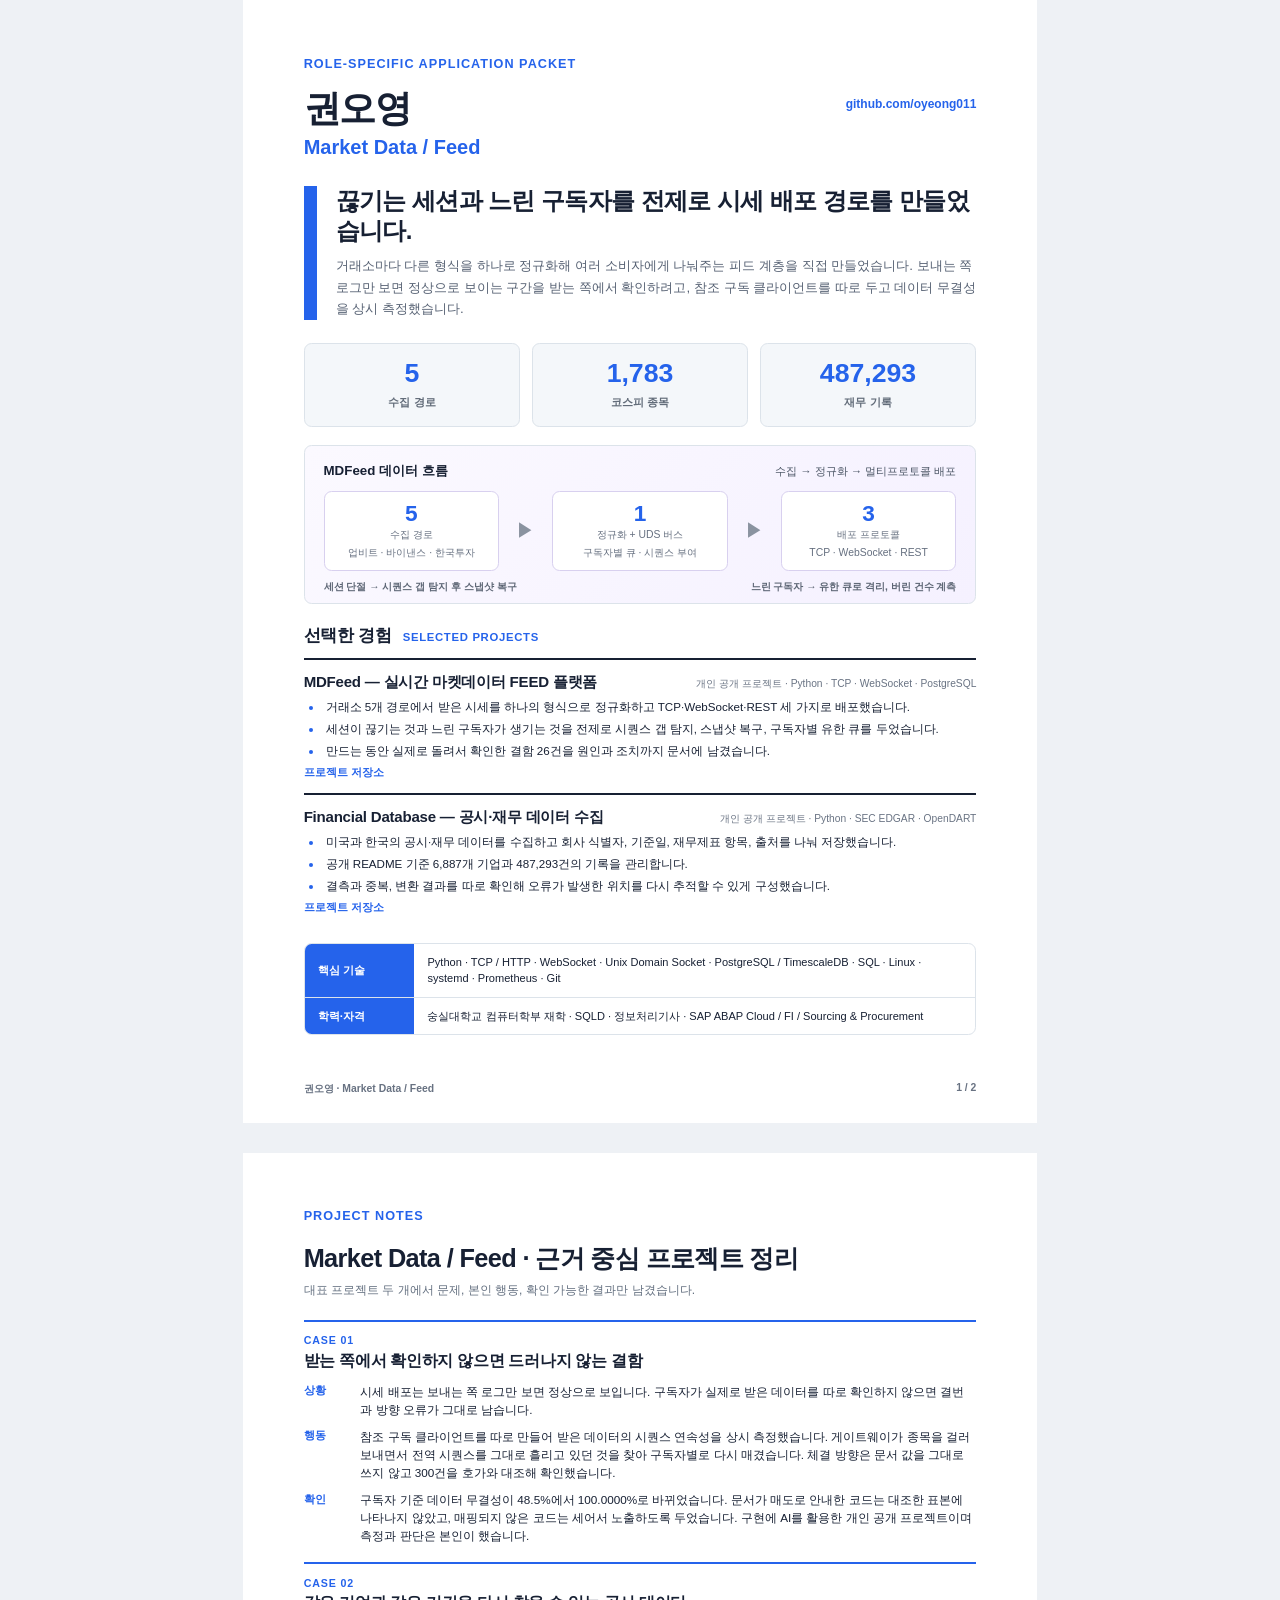
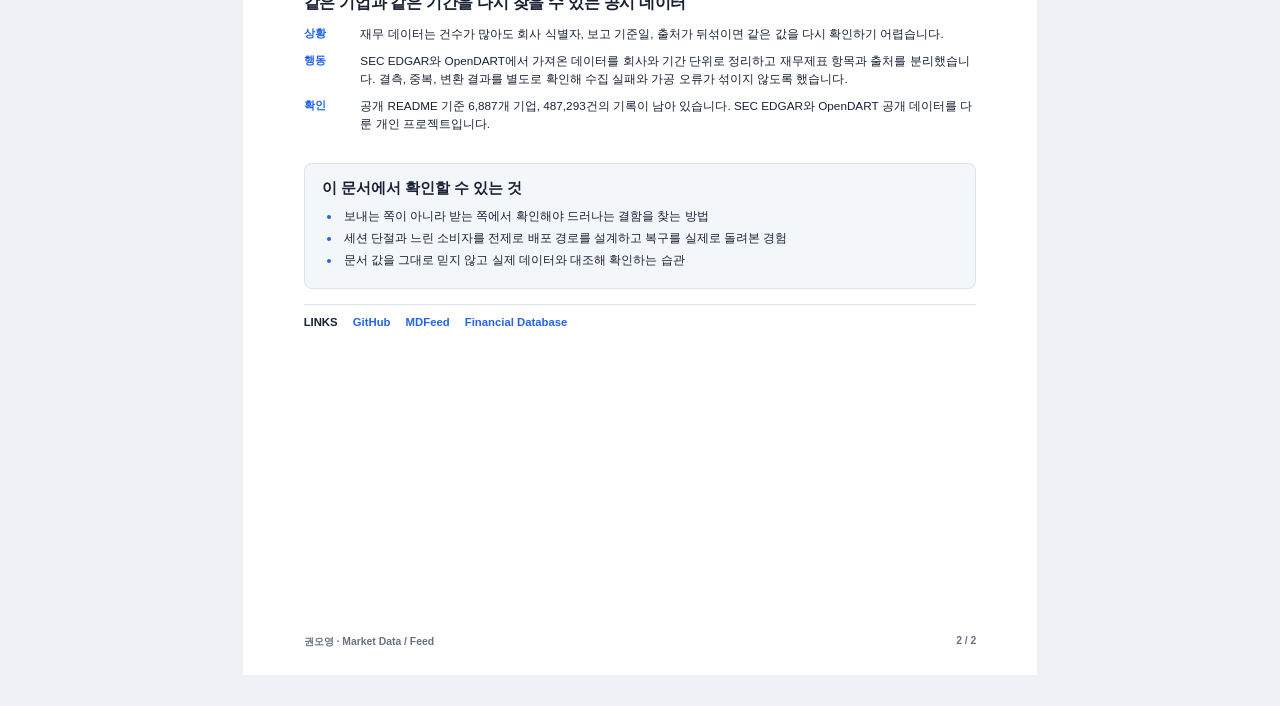
==== commit e0dae2ca: "docs: 포트폴리오를 역할별 A4 2쪽 패킷 형식으로 교체 위키에 이미 확립된 형식(queries/career-applications/ portfolio-experience-de" ====
--- a/docs/portfolio.html
+++ b/docs/portfolio.html
@@ -1,665 +1,423 @@
 <!doctype html>
 <html lang="ko">
 <head>
-<meta charset="utf-8">
-<title>권오영 포트폴리오 — MDFeed</title>
-<style>
-/* ── 16:9 슬라이드 덱 (1440×810pt) ── */
-@page { size: 1440pt 810pt; margin: 0; }
-
-*{margin:0;padding:0;box-sizing:border-box}
-
-:root{
-  --bg:#F2F0EB;        /* 웜 오프화이트 */
-  --ink:#111111;
-  --gray:#57564F;
-  --gray-l:#8B8980;
-  --line:#CFCCC3;
-  --acc:#A8CC72;       /* 연두 포인트 */
-  --acc-d:#6E9633;
-  --red:#C0392B;
-}
-
-html{-webkit-print-color-adjust:exact;print-color-adjust:exact}
-
-body{
-  font-family:"Pretendard","Apple SD Gothic Neo","Noto Sans KR",-apple-system,sans-serif;
-  background:var(--bg); color:var(--ink);
-  font-size:18pt; line-height:1.6;
-  word-break:keep-all; overflow-wrap:break-word;  /* 한글은 어절 단위로만 */
-}
-
-.slide{
-  width:1440pt; height:810pt; background:var(--bg);
-  position:relative; overflow:hidden;
-  padding:44pt 72pt 60pt;
-  page-break-after:always;
-}
-.slide:last-child{page-break-after:auto}
-
-/* ── 상단 러닝헤드 ── */
-.rh{display:flex; align-items:center; justify-content:space-between; margin-bottom:44pt}
-.rh .nm{font-size:15pt; font-weight:700; color:var(--ink)}
-.rh .nm span{font-weight:400; color:var(--gray-l); margin-left:8pt}
-.pill{
-  background:var(--ink); color:#fff; border-radius:999pt;
-  padding:7pt 26pt; font-size:13pt; font-weight:800; letter-spacing:2pt;
-}
-
-/* ── 섹션 헤드: 작은 한글 라벨 + 큰 영문 ── */
-.head{margin-bottom:30pt}
-.head .kr{font-size:20pt; font-weight:700; color:var(--ink); margin-bottom:4pt}
-.head .en{font-size:72pt; font-weight:900; letter-spacing:-3pt; line-height:1}
-.head.sm .en{font-size:52pt}
-.head .note{font-size:16pt; color:var(--gray); margin-top:14pt; max-width:1120pt; line-height:1.65}
-
-.num-big{font-size:44pt; font-weight:900; letter-spacing:-2pt; line-height:1}
-p{color:#2C2B26}
-strong{font-weight:800}
-.hi{color:var(--acc-d); font-weight:800}
-code{font-family:"SF Mono",Menlo,monospace; font-size:.86em; background:#E5E2DA;
-     padding:1pt 5pt; border-radius:3pt}
-
-/* ── 연두 하이라이트 알약 ── */
-.tag{
-  display:inline-block; background:var(--acc); color:var(--ink);
-  font-size:15pt; font-weight:800; padding:5pt 16pt; border-radius:999pt; margin-bottom:12pt;
-}
-
-/* ── 컬럼 ── */
-.cols{display:grid; gap:44pt}
-.c2{grid-template-columns:1fr 1fr}
-.c3{grid-template-columns:repeat(3,1fr)}
-.c4{grid-template-columns:repeat(4,1fr)}
-.col .n{font-size:17pt; color:var(--gray-l); font-weight:700; letter-spacing:1pt}
-.col h5{font-size:24pt; font-weight:800; margin:6pt 0 12pt}
-.col .rule{width:56pt; height:2pt; background:var(--ink); margin-bottom:14pt}
-.col li{font-size:15.5pt; color:var(--gray); line-height:1.85; list-style:none}
-.cols.c4 .col{display:flex; flex-direction:column}
-.cols.c4 .col .tag{margin-top:auto; align-self:flex-start}
-
-/* ── 라벨/내용 행 (템플릿의 자기소개서 레이아웃) ── */
-.rows{border-top:1.5pt solid var(--line)}
-.row{
-  display:grid; grid-template-columns:250pt 1fr; gap:36pt;
-  padding:18pt 0; border-bottom:1.5pt solid var(--line);
-}
-.row .k{font-size:18pt; font-weight:800; line-height:1.45}
-.row .k small{display:block; font-size:13.5pt; font-weight:500; color:var(--gray-l); margin-top:3pt}
-.row .v{font-size:16pt; color:#33322C; line-height:1.7}
-.row .v em{font-style:normal; color:var(--acc-d); font-weight:800}
-
-/* 3열 행 (요건 → 근거 → 실측) */
-.row.t3{grid-template-columns:250pt 1fr 300pt}
-.row .m{font-size:16pt; font-weight:800; text-align:right; line-height:1.5}
-
-/* ── 표 ── */
-table{width:100%; border-collapse:collapse; font-size:16pt}
-th{text-align:left; font-size:14pt; font-weight:800; color:var(--gray-l);
-   letter-spacing:1pt; padding:0 14pt 10pt 0; border-bottom:1.5pt solid var(--ink)}
-td{padding:12pt 14pt 12pt 0; border-bottom:1pt solid var(--line); vertical-align:top}
-table.tight td{padding:8pt 14pt 8pt 0}
-td.n{font-family:"SF Mono",Menlo,monospace; font-size:15pt; text-align:right; white-space:nowrap}
-
-/* ── 다이어그램 ── */
-pre.dia{
-  font-family:"SF Mono",Menlo,monospace; font-size:14pt; line-height:1.6;
-  background:var(--ink); color:#E4E2DA; padding:24pt 28pt; border-radius:6pt;
-  white-space:pre; overflow:hidden;
-}
-pre.dia b{color:var(--acc); font-weight:700}
-
-/* ── 아키텍처 다이어그램 ── */
-.arch{display:flex; align-items:center; gap:18pt}
-.acol{display:flex; flex-direction:column; gap:8pt}
-.acol.grow{flex:1}
-.alab{font-size:13pt; color:var(--gray-l); font-weight:700; letter-spacing:1pt}
-.aar{font-size:22pt; color:var(--acc-d); font-weight:800}
-.abx{background:#fff; border:1.5pt solid var(--line); border-radius:6pt;
-     padding:7pt 14pt; font-size:14pt; white-space:nowrap}
-.abx.dk{background:var(--ink); color:#fff; border-color:var(--ink)}
-.abx.ac{background:var(--acc); border-color:var(--acc); text-align:center; font-weight:800}
-.abx b{font-family:"SF Mono",Menlo,monospace; font-size:13pt; font-weight:700;
-       display:inline-block; width:118pt}
-.abx i{font-style:normal; color:var(--gray); font-size:13pt}
-
-/* ── 결함 카드 ── */
-.fix{border-top:1.5pt solid var(--line); padding:16pt 0}
-.fix:last-of-type{border-bottom:1.5pt solid var(--line)}
-.fix .t{font-size:18pt; font-weight:800; margin-bottom:6pt}
-.fix .t i{font-style:normal; color:var(--red)}
-.fix .d{font-size:15.5pt; color:var(--gray); line-height:1.65}
-.fix .d em{font-style:normal; color:var(--acc-d); font-weight:800}
-
-/* ── 콜아웃 ── */
-.note-box{
-  border-left:5pt solid var(--acc); padding:14pt 0 14pt 22pt;
-  font-size:16pt; line-height:1.7; color:#33322C;
-}
-
-/* ── 폴더 그래픽 (표지/마무리) ── */
-.folder{position:relative; margin:0 auto; width:1000pt; height:640pt}
-.folder .tab{
-  position:absolute; top:0; left:0; width:310pt; height:46pt;
-  background:var(--acc); border-radius:12pt 30pt 0 0;
-}
-.folder .bd{
-  position:absolute; top:36pt; left:0; right:0; bottom:0;
-  background:var(--acc); border-radius:12pt;
-  display:flex; flex-direction:column; align-items:center; justify-content:center;
-}
-.folder .bd:before{
-  content:""; position:absolute; top:13pt; left:22pt; right:22pt; height:9pt;
-  background:var(--bg); border-radius:999pt;
-}
-
-.foot{
-  position:absolute; left:72pt; right:72pt; bottom:18pt;
-  display:flex; justify-content:space-between;
-  font-size:13pt; color:var(--gray-l);
-}
-</style>
+  <meta charset="utf-8">
+  <title>권오영 · Market Data / Feed</title>
+  <style>
+    @page { size: A4; margin: 0; }
+    * { box-sizing: border-box; }
+    html, body { margin: 0; padding: 0; background: #eef1f5; color: #172033; }
+    body {
+      font-family: -apple-system, BlinkMacSystemFont, "Apple SD Gothic Neo", "Noto Sans KR", sans-serif;
+      -webkit-print-color-adjust: exact;
+      print-color-adjust: exact;
+    }
+    .page {
+      width: 210mm;
+      height: 297mm;
+      margin: 0 auto 8mm;
+      padding: 15mm 16mm 13mm;
+      background: #fff;
+      position: relative;
+      overflow: hidden;
+      page-break-after: always;
+    }
+    .page:last-child { page-break-after: auto; }
+    .eyebrow {
+      color: #2563EB;
+      font-size: 9.5pt;
+      font-weight: 750;
+      letter-spacing: .08em;
+      text-transform: uppercase;
+      margin-bottom: 5mm;
+    }
+    .identity {
+      display: flex;
+      justify-content: space-between;
+      align-items: flex-start;
+      gap: 10mm;
+      margin-bottom: 7mm;
+    }
+    .name {
+      font-size: 28pt;
+      line-height: 1;
+      font-weight: 800;
+      letter-spacing: -.04em;
+      margin: 0 0 2.5mm;
+    }
+    .role {
+      color: #2563EB;
+      font-size: 15pt;
+      font-weight: 750;
+      margin: 0;
+    }
+    .github {
+      margin-top: 2mm;
+      font-size: 9pt;
+      font-weight: 650;
+      white-space: nowrap;
+    }
+    a { color: #2563EB; text-decoration: none; }
+    .lead {
+      border-left: 3.5mm solid #2563EB;
+      padding-left: 5mm;
+      margin: 0 0 6mm;
+    }
+    .lead h1 {
+      margin: 0 0 2.5mm;
+      font-size: 18pt;
+      line-height: 1.25;
+      letter-spacing: -.025em;
+    }
+    .lead p {
+      margin: 0;
+      color: #566173;
+      font-size: 10pt;
+      line-height: 1.62;
+    }
+    .metrics {
+      display: grid;
+      grid-template-columns: repeat(3, 1fr);
+      gap: 3mm;
+      margin-bottom: 6mm;
+    }
+    .project-visual {
+      height: 42mm;
+      margin: -1mm 0 5mm;
+      border: .3mm solid #dce3ea;
+      border-radius: 2mm;
+      overflow: hidden;
+      background: #fff;
+    }
+    .project-visual img {
+      width: 100%;
+      height: 100%;
+      object-fit: contain;
+      display: block;
+      transform: scale(1.15);
+      transform-origin: center 50%;
+    }
+    .infra-visual {
+      height: 42mm;
+      margin: -1mm 0 5mm;
+      border: .3mm solid #dce3ea;
+      border-radius: 2mm;
+      background: linear-gradient(135deg, #fbf9ff, #f5f1ff);
+      padding: 4mm 5mm;
+    }
+    .infra-title {
+      display: flex;
+      align-items: baseline;
+      justify-content: space-between;
+      color: #4b5565;
+      font-size: 8.5pt;
+      margin-bottom: 3mm;
+    }
+    .infra-title b { color: #172033; font-size: 10pt; }
+    .infra-flow {
+      display: grid;
+      grid-template-columns: 1fr 10mm 1fr 10mm 1fr;
+      align-items: center;
+      gap: 2mm;
+    }
+    .infra-flow > div {
+      background: #fff;
+      border: .3mm solid #d8d0ef;
+      border-radius: 2mm;
+      text-align: center;
+      padding: 2.6mm 2mm;
+    }
+    .infra-flow > div.oom { border-color: #f0c8cf; }
+    .infra-flow strong {
+      color: #2563EB;
+      display: block;
+      font-size: 17pt;
+      line-height: 1;
+    }
+    .infra-flow .oom strong { color: #d33d5b; }
+    .infra-flow span { color: #667080; font-size: 7.8pt; }
+    .infra-flow i {
+      color: #8a93a0;
+      text-align: center;
+      font-size: 14pt;
+      font-style: normal;
+    }
+    .infra-foot {
+      display: flex;
+      justify-content: space-between;
+      margin-top: 2.4mm;
+      color: #5d6675;
+      font-size: 7.7pt;
+      font-weight: 650;
+    }
+    .metric {
+      background: #f4f7fa;
+      border: .3mm solid #dce3ea;
+      border-radius: 2mm;
+      padding: 4mm;
+      text-align: center;
+    }
+    .metric strong {
+      display: block;
+      color: #2563EB;
+      font-size: 20pt;
+      line-height: 1.05;
+      margin-bottom: 1.5mm;
+    }
+    .metric span {
+      color: #626c79;
+      font-size: 8.5pt;
+      font-weight: 650;
+    }
+    .section-title {
+      display: flex;
+      align-items: baseline;
+      gap: 3mm;
+      margin: 0 0 3mm;
+    }
+    .section-title h2 {
+      margin: 0;
+      font-size: 13pt;
+      letter-spacing: -.02em;
+    }
+    .section-title span {
+      color: #2563EB;
+      font-size: 8.5pt;
+      font-weight: 700;
+      letter-spacing: .06em;
+    }
+    .project-card {
+      border-top: .55mm solid #172033;
+      padding: 3mm 0 3.5mm;
+    }
+    .project-topline {
+      display: flex;
+      align-items: baseline;
+      justify-content: space-between;
+      gap: 5mm;
+      margin-bottom: 1.7mm;
+    }
+    .project-topline h3 {
+      margin: 0;
+      font-size: 11.3pt;
+      letter-spacing: -.015em;
+    }
+    .project-topline span {
+      color: #697383;
+      font-size: 7.7pt;
+      text-align: right;
+    }
+    ul { margin: 0; padding-left: 5mm; }
+    li {
+      margin: 0 0 1.2mm;
+      padding-left: .8mm;
+      font-size: 8.7pt;
+      line-height: 1.5;
+    }
+    li::marker { color: #2563EB; }
+    .repo-link {
+      margin-top: 1.5mm;
+      font-size: 8.3pt;
+      font-weight: 700;
+    }
+    .info-band {
+      margin-top: 4mm;
+      border-radius: 2mm;
+      overflow: hidden;
+      border: .3mm solid #dce3ea;
+    }
+    .info-row {
+      display: grid;
+      grid-template-columns: 29mm 1fr;
+      min-height: 10mm;
+    }
+    .info-row + .info-row { border-top: .3mm solid #dce3ea; }
+    .info-row b {
+      background: #2563EB;
+      color: #fff;
+      padding: 2.8mm 3.5mm;
+      font-size: 8.5pt;
+      display: flex;
+      align-items: center;
+    }
+    .info-row span {
+      padding: 2.7mm 3.5mm;
+      font-size: 8.3pt;
+      line-height: 1.45;
+      display: flex;
+      align-items: center;
+    }
+    .footer {
+      position: absolute;
+      left: 16mm;
+      right: 16mm;
+      bottom: 7mm;
+      display: flex;
+      justify-content: space-between;
+      color: #687282;
+      font-size: 7.8pt;
+      font-weight: 650;
+    }
+    .notes-title {
+      margin: 0 0 5.5mm;
+    }
+    .notes-title h1 {
+      margin: 0 0 1.5mm;
+      font-size: 19pt;
+      letter-spacing: -.025em;
+    }
+    .notes-title p {
+      margin: 0;
+      color: #647080;
+      font-size: 9pt;
+    }
+    .case-study {
+      border-top: .7mm solid #2563EB;
+      padding: 3.3mm 0 4.4mm;
+    }
+    .case-number {
+      color: #2563EB;
+      font-size: 8pt;
+      font-weight: 800;
+      letter-spacing: .08em;
+      margin-bottom: 1mm;
+    }
+    .case-study h2 {
+      margin: 0 0 2.8mm;
+      font-size: 12.2pt;
+      letter-spacing: -.02em;
+    }
+    .case-grid {
+      display: grid;
+      grid-template-columns: 1fr;
+      gap: 2.3mm;
+    }
+    .case-grid > div {
+      display: grid;
+      grid-template-columns: 15mm 1fr;
+      align-items: start;
+    }
+    .case-grid b {
+      color: #2563EB;
+      font-size: 8.5pt;
+      padding-top: .2mm;
+    }
+    .case-grid p {
+      margin: 0;
+      font-size: 8.8pt;
+      line-height: 1.55;
+    }
+    .proof-box {
+      margin-top: 3.5mm;
+      background: #f4f7fa;
+      border: .3mm solid #dce3ea;
+      border-radius: 2mm;
+      padding: 4mm 4.5mm;
+    }
+    .proof-box h2 {
+      margin: 0 0 2.3mm;
+      font-size: 11pt;
+    }
+    .links {
+      margin-top: 4mm;
+      display: flex;
+      align-items: center;
+      gap: 4mm;
+      border-top: .3mm solid #dce3ea;
+      padding-top: 3mm;
+      font-size: 8.5pt;
+      font-weight: 700;
+    }
+  </style>
 </head>
 <body>
-
-<!-- ══════════ 표지 ══════════ -->
-<section class="slide" style="padding-top:34pt">
-  <div class="rh" style="margin-bottom:22pt">
-    <div class="nm">권오영. <span>Market Data / Feed Engineering</span></div>
-    <div style="font-size:15pt;font-weight:600">duddls5079@gmail.com</div>
-    <div style="font-size:15pt;color:var(--gray)">github.com/oyeong011</div>
-  </div>
-
-  <div class="folder">
-    <div class="tab"></div>
-    <div class="bd">
-      <div style="font-size:24pt;font-weight:700;margin-bottom:4pt">실시간 마켓데이터 FEED 플랫폼</div>
-      <div style="font-size:116pt;font-weight:900;letter-spacing:-6pt;line-height:1.05">MDFeed</div>
-      <div style="font-size:17pt;color:#26251F;margin-top:18pt;text-align:center;max-width:780pt;line-height:1.7">
-        거래소 실시간 시세를 <strong>수집 → 정규화 → 멀티프로토콜 배포</strong>하는 금융 데이터 피드 서비스와,<br>
-        그것을 리눅스에서 운영하기 위한 자동화 스택
+  <section class="page">
+    <div class="eyebrow">ROLE-SPECIFIC APPLICATION PACKET</div>
+    <div class="identity">
+      <div>
+        <p class="name">권오영</p>
+        <p class="role">Market Data / Feed</p>
       </div>
-      <div style="display:flex;gap:64pt;margin-top:34pt;text-align:center">
-        <div><div class="num-big">5</div><div style="font-size:14pt;margin-top:6pt;line-height:1.45">수집 경로<br>실연결 검증</div></div>
-        <div><div class="num-big">1,783</div><div style="font-size:14pt;margin-top:6pt;line-height:1.45">코스피 종목<br>계층형 피드</div></div>
-        <div><div class="num-big">26</div><div style="font-size:14pt;margin-top:6pt;line-height:1.45">실측으로 잡은<br>결함 기록</div></div>
-        <div><div class="num-big">179</div><div style="font-size:14pt;margin-top:6pt;line-height:1.45">테스트<br>CI 6잡 통과</div></div>
+      <div class="github"><a href="https://github.com/oyeong011">github.com/oyeong011</a></div>
+    </div>
+    <div class="lead">
+      <h1>끊기는 세션과 느린 구독자를 전제로 시세 배포 경로를 만들었습니다.</h1>
+      <p>거래소마다 다른 형식을 하나로 정규화해 여러 소비자에게 나눠주는 피드 계층을 직접 만들었습니다. 보내는 쪽 로그만 보면 정상으로 보이는 구간을 받는 쪽에서 확인하려고, 참조 구독 클라이언트를 따로 두고 데이터 무결성을 상시 측정했습니다.</p>
+    </div>
+    <div class="metrics"><div class="metric"><strong>5</strong><span>수집 경로</span></div><div class="metric"><strong>1,783</strong><span>코스피 종목</span></div><div class="metric"><strong>487,293</strong><span>재무 기록</span></div></div>
+
+    <div class="infra-visual">
+      <div class="infra-title"><b>MDFeed 데이터 흐름</b><span>수집 → 정규화 → 멀티프로토콜 배포</span></div>
+      <div class="infra-flow">
+        <div><strong>5</strong><span>수집 경로<br>업비트 · 바이낸스 · 한국투자</span></div>
+        <i>▶</i>
+        <div><strong>1</strong><span>정규화 + UDS 버스<br>구독자별 큐 · 시퀀스 부여</span></div>
+        <i>▶</i>
+        <div><strong>3</strong><span>배포 프로토콜<br>TCP · WebSocket · REST</span></div>
       </div>
-    </div>
-  </div>
-
-  <div class="foot">
-    <span>PORTFOLIO · 2026.08</span>
-    <span>구현에 AI를 활용했습니다. 판단·측정·결정은 본인의 것이고 코드 작성은 AI 보조입니다.</span>
-  </div>
-</section>
-
-
-<!-- ══════════ 목차 ══════════ -->
-<section class="slide">
-  <div class="rh"><div class="nm">권오영.</div><div class="pill">MDFeed PORTFOLIO</div></div>
-
-  <div class="head"><div class="kr">목차</div><div class="en">Contents</div></div>
-
-  <div class="cols c3" style="margin-top:52pt;row-gap:48pt">
-    <div class="col">
-      <div class="n">01.</div><h5>무엇을 만들었나</h5><div class="rule"></div>
-      <ul><li>거래소마다 다른 형식</li><li>FEED 서비스의 정의</li><li>수집 경로 5개 · 자산군 4축</li></ul>
-    </div>
-    <div class="col">
-      <div class="n">02.</div><h5>어떻게 접근했나</h5><div class="rule"></div>
-      <ul><li>막아야 할 실패 4가지</li><li>구조와 격리 설계</li><li>결과 · 배운 것</li></ul>
-    </div>
-    <div class="col">
-      <div class="n">03.</div><h5>채용 요건 대응</h5><div class="rule"></div>
-      <ul><li>요건 → 근거 → 실측</li><li>직접 구현한 네트워크·IPC</li><li>우대사항 2건</li></ul>
-    </div>
-    <div class="col">
-      <div class="n">04.</div><h5>실측으로 잡은 결함</h5><div class="rule"></div>
-      <ul><li>문서가 틀린 곳</li><li>측정이 거짓말하던 곳</li><li>돌려봐야 드러난 곳</li></ul>
-    </div>
-    <div class="col">
-      <div class="n">05.</div><h5>어디까지 검증했나</h5><div class="rule"></div>
-      <ul><li>성능 · 부하 곡선</li><li>장애 주입 · 장시간 운전</li><li>데이터 품질</li></ul>
-    </div>
-    <div class="col">
-      <div class="n">06.</div><h5>판단과 범위</h5><div class="rule"></div>
-      <ul><li>직접 구현 vs 오픈소스</li><li>정직하게 적는 한계</li><li>연락처</li></ul>
-    </div>
-  </div>
-</section>
-
-
-<!-- ══════════ 01 ══════════ -->
-<section class="slide">
-  <div class="rh"><div class="nm">권오영.</div><div class="pill">MDFeed PORTFOLIO</div></div>
-
-  <div class="head sm">
-    <div class="kr">01. 무엇을 만들었나</div><div class="en">What.</div>
-    <div class="note">
-      금융정보 서비스는 거래소 시세를 받아 고객 단말에 공급합니다. 그런데 <strong>거래소마다 형식이 전부 다릅니다.</strong>
-      이것을 하나로 통일해 여러 소비자에게 나눠주는 중간 계층이 <strong>FEED 서비스</strong>입니다.
-      매매 프로그램도, 시세 화면도 아닙니다. <strong>그 화면들에 데이터를 먹여주는 뒷단</strong>입니다.
-    </div>
-  </div>
-
-  <div class="cols c2" style="gap:56pt;margin-top:18pt">
-    <div>
-      <div class="tag">거래소마다 다른 형식</div>
-      <div class="rows">
-        <div class="row" style="grid-template-columns:130pt 1fr;padding:9pt 0">
-          <div class="k">업비트</div><div class="v">JSON을 바이너리 프레임으로 보냄</div></div>
-        <div class="row" style="grid-template-columns:130pt 1fr;padding:9pt 0">
-          <div class="k">바이낸스</div><div class="v">가격을 문자열로 보냄</div></div>
-        <div class="row" style="grid-template-columns:130pt 1fr;padding:9pt 0">
-          <div class="k">한국투자</div><div class="v"><code>005930^103546^266250^…</code> 파이프·캐럿 구분 문자열</div></div>
-      </div>
-
-      <div class="tag" style="margin-top:20pt">수집 경로 — 5개 전부 실연결 검증</div>
-      <table style="font-size:15pt" class="tight">
-        <tr><td>암호화폐</td><td>업비트 · 바이낸스 WS</td><td class="n">7</td><td class="n">실시간 틱</td></tr>
-        <tr><td>국내주식 (틱)</td><td>KIS WS <code>H0STCNT0</code></td><td class="n">3</td><td class="n">실시간 체결</td></tr>
-        <tr><td>국내주식 (전체)</td><td>KIS REST 계층형</td><td class="n">1,783</td><td class="n">15분 회전</td></tr>
-        <tr><td>지수</td><td>KIS 업종 현재지수</td><td class="n">6</td><td class="n">10초</td></tr>
-        <tr><td>해외금리</td><td>KIS 금리 종합</td><td class="n">7</td><td class="n">5분</td></tr>
-      </table>
-    </div>
-
-    <div>
-      <div class="tag">구조</div>
-<div class="arch">
-        <div class="acol">
-          <div class="alab">수집 · venue 샤딩</div>
-          <div class="abx dk">feedd:crypto</div>
-          <div class="abx dk">feedd:krx</div>
+      <div class="infra-foot"><span>세션 단절 → 시퀀스 갭 탐지 후 스냅샷 복구</span><span>느린 구독자 → 유한 큐로 격리, 버린 건수 계측</span></div>
+    </div>
+
+    <div class="section-title"><h2>선택한 경험</h2><span>SELECTED PROJECTS</span></div>
+
+      <article class="project-card">
+        <div class="project-topline">
+          <h3>MDFeed — 실시간 마켓데이터 FEED 플랫폼</h3>
+          <span>개인 공개 프로젝트 · Python · TCP · WebSocket · PostgreSQL</span>
         </div>
-        <div class="aar">▶</div>
-        <div class="acol">
-          <div class="alab">IPC</div>
-          <div class="abx ac">UDS<br>pub/sub<br>버스</div>
+        <ul><li>거래소 5개 경로에서 받은 시세를 하나의 형식으로 정규화하고 TCP·WebSocket·REST 세 가지로 배포했습니다.</li><li>세션이 끊기는 것과 느린 구독자가 생기는 것을 전제로 시퀀스 갭 탐지, 스냅샷 복구, 구독자별 유한 큐를 두었습니다.</li><li>만드는 동안 실제로 돌려서 확인한 결함 26건을 원인과 조치까지 문서에 남겼습니다.</li></ul>
+        <div class="repo-link"><a href="https://github.com/oyeong011/market-feed-platform">프로젝트 저장소</a></div>
+      </article>
+
+      <article class="project-card">
+        <div class="project-topline">
+          <h3>Financial Database — 공시·재무 데이터 수집</h3>
+          <span>개인 공개 프로젝트 · Python · SEC EDGAR · OpenDART</span>
         </div>
-        <div class="aar">▶</div>
-        <div class="acol grow">
-          <div class="alab">소비 — 각자 독립 프로세스</div>
-          <div class="abx"><b>tcp-gateway</b><i>MDFP/1 바이너리 (기관용)</i></div>
-          <div class="abx"><b>ws-gateway</b><i>WebSocket + 대시보드</i></div>
-          <div class="abx"><b>writer</b><i>1분봉 · PostgreSQL</i></div>
-          <div class="abx"><b>rest-api</b><i>과거 조회</i></div>
-          <div class="abx"><b>strategy</b><i>지표 → SIGNAL</i></div>
-          <div class="abx"><b>quality</b><i>품질 검사 6종</i></div>
+        <ul><li>미국과 한국의 공시·재무 데이터를 수집하고 회사 식별자, 기준일, 재무제표 항목, 출처를 나눠 저장했습니다.</li><li>공개 README 기준 6,887개 기업과 487,293건의 기록을 관리합니다.</li><li>결측과 중복, 변환 결과를 따로 확인해 오류가 발생한 위치를 다시 추적할 수 있게 구성했습니다.</li></ul>
+        <div class="repo-link"><a href="https://github.com/oyeong011/financial-database">프로젝트 저장소</a></div>
+      </article>
+
+    <div class="info-band">
+      <div class="info-row"><b>핵심 기술</b><span>Python · TCP / HTTP · WebSocket · Unix Domain Socket · PostgreSQL / TimescaleDB · SQL · Linux · systemd · Prometheus · Git</span></div>
+      <div class="info-row"><b>학력·자격</b><span>숭실대학교 컴퓨터학부 재학 · SQLD · 정보처리기사 · SAP ABAP Cloud / FI / Sourcing &amp; Procurement</span></div>
+    </div>
+    <div class="footer"><span>권오영 · Market Data / Feed</span><span>1 / 2</span></div>
+  </section>
+
+  <section class="page">
+    <div class="eyebrow">PROJECT NOTES</div>
+    <div class="notes-title">
+      <h1>Market Data / Feed · 근거 중심 프로젝트 정리</h1>
+      <p>대표 프로젝트 두 개에서 문제, 본인 행동, 확인 가능한 결과만 남겼습니다.</p>
+    </div>
+
+      <article class="case-study">
+        <div class="case-number">CASE 01</div>
+        <h2>받는 쪽에서 확인하지 않으면 드러나지 않는 결함</h2>
+        <div class="case-grid">
+          <div><b>상황</b><p>시세 배포는 보내는 쪽 로그만 보면 정상으로 보입니다. 구독자가 실제로 받은 데이터를 따로 확인하지 않으면 결번과 방향 오류가 그대로 남습니다.</p></div>
+          <div><b>행동</b><p>참조 구독 클라이언트를 따로 만들어 받은 데이터의 시퀀스 연속성을 상시 측정했습니다. 게이트웨이가 종목을 걸러 보내면서 전역 시퀀스를 그대로 흘리고 있던 것을 찾아 구독자별로 다시 매겼습니다. 체결 방향은 문서 값을 그대로 쓰지 않고 300건을 호가와 대조해 확인했습니다.</p></div>
+          <div><b>확인</b><p>구독자 기준 데이터 무결성이 48.5%에서 100.0000%로 바뀌었습니다. 문서가 매도로 안내한 코드는 대조한 표본에 나타나지 않았고, 매핑되지 않은 코드는 세어서 노출하도록 두었습니다. 구현에 AI를 활용한 개인 공개 프로젝트이며 측정과 판단은 본인이 했습니다.</p></div>
         </div>
-      </div>
-
-      <div class="note-box" style="margin-top:24pt">
-        <strong>핵심 경로 의존성 0.</strong> 피드 계층을 직접 만든 부수 효과로,
-        <code>python3</code>만 있으면 어떤 리눅스에서도
-        <code>git clone &amp;&amp; make demo</code>로 바로 돕니다. 설치 문서가 필요 없습니다.
-      </div>
-    </div>
-  </div>
-
-  <div class="foot"><span>MDFeed</span><span>01</span></div>
-</section>
-
-
-<!-- ══════════ 02 ══════════ -->
-<section class="slide">
-  <div class="rh"><div class="nm">권오영.</div><div class="pill">MDFeed PORTFOLIO</div></div>
-
-  <div class="head sm">
-    <div class="kr">02. 어떻게 접근했나</div><div class="en">Approach.</div>
-    <div class="note">
-      채용 요건의 대부분이 이 계층에서 나옵니다 — 프로세스 간 통신, TCP/HTTP, 리눅스 서비스 점검, 파이프라인 자동화.
-      요건에 "안다"고 쓰는 대신 <strong>동작하는 것으로 보이기로</strong> 했습니다.
-      기능을 늘리는 것이 아니라 <strong>네 가지 실패를 막는 것</strong>을 목표로 정의했고, 이 정의가 이후 모든 판단의 기준이 됐습니다.
-    </div>
-  </div>
-
-  <div class="cols c4" style="gap:34pt;margin-top:10pt">
-    <div class="col">
-      <div class="n">문제 01</div><h5 style="font-size:20pt">세션은<br>반드시 끊긴다</h5><div class="rule"></div>
-      <ul><li>끊긴 구간은 영구 유실. 거래소는 과거를 다시 주지 않는다</li></ul>
-      <div class="tag" style="font-size:13.5pt">시퀀스 갭 탐지 + 스냅샷 복구</div>
-    </div>
-    <div class="col">
-      <div class="n">문제 02</div><h5 style="font-size:20pt">느린 소비자가<br>전체를 멈춘다</h5><div class="rule"></div>
-      <ul><li>한 구독자를 기다리면 전원이 굶는다</li></ul>
-      <div class="tag" style="font-size:13.5pt">구독자별 유한 큐 · 드롭 카운트</div>
-    </div>
-    <div class="col">
-      <div class="n">문제 03</div><h5 style="font-size:20pt">프로세스는 멀쩡한데<br>데이터만 안 온다</h5><div class="rule"></div>
-      <ul><li>실제 장애의 대부분. <code>systemctl status</code>로 안 잡힌다</li></ul>
-      <div class="tag" style="font-size:13.5pt">liveness / readiness 분리 + 워치독</div>
-    </div>
-    <div class="col">
-      <div class="n">문제 04</div><h5 style="font-size:20pt">틀린 값을<br>조용히 배포한다</h5><div class="rule"></div>
-      <ul><li>값이 없는 것보다 나쁘다. 아무 알람도 안 울린다</li></ul>
-      <div class="tag" style="font-size:13.5pt">품질 검사 6종 상시 집행</div>
-    </div>
-  </div>
-
-  <div class="rows" style="margin-top:30pt">
-    <div class="row" style="padding:15pt 0">
-      <div class="k">결과<small>Result</small></div>
-      <div class="v">
-        무결성 <span class="hi">48.5% → 100.0000%</span> · IPC 지연 <span class="hi">p50 47.3 µs</span> ·
-        파이프라인 <span class="hi">49,235 msg/s</span> · 적재 <span class="hi">480,586 rows/s</span> ·
-        품질검사 108,156건 중 <span class="hi">CRITICAL 0</span> · 장애 주입 4종 복구 확인
-      </div>
-    </div>
-    <div class="row" style="padding:15pt 0">
-      <div class="k">배운 것<small>Insight</small></div>
-      <div class="v" style="font-size:15.5pt">
-        <strong>① 문서를 믿기 전에 한 번 재본다</strong> — KIS 문서는 체결구분 <code>3</code>이 매도라 했지만 실제는 <code>5</code>였습니다.<br>
-        <strong>② 근거 없이 적은 한계 서술은 없느니만 못하다</strong> — "구독자 수백이면 재인코딩이 병목"이라 적어 뒀는데 재보니 CPU <span class="hi">0.28%</span>였습니다.<br>
-        <strong>③ 계측 도구도 거짓말을 한다</strong> — 알람 11개 중 4개가 영원히 안 울릴 상태였고, 장애 주입 테스트 하나는 아예 안 돌고 통과하고 있었습니다.
-      </div>
-    </div>
-  </div>
-
-  <div class="foot"><span>MDFeed</span><span>02</span></div>
-</section>
-
-
-<!-- ══════════ 03 ══════════ -->
-<section class="slide">
-  <div class="rh"><div class="nm">권오영.</div><div class="pill">MDFeed PORTFOLIO</div></div>
-
-  <div class="head sm" style="margin-bottom:16pt">
-    <div class="kr">03. 채용 요건 대응</div><div class="en">Skills.</div>
-  </div>
-
-  <div class="rows">
-    <div class="row t3" style="padding:7pt 0">
-      <div class="k" style="font-size:16pt">금융 데이터 FEED 개발·운영</div>
-      <div class="v" style="font-size:15pt">수집 경로 5개, 배포 프로토콜 3종, 스냅샷+델타 복구</div>
-      <div class="m hi" style="font-size:15pt">무결성 48.5% → 100.0000%</div></div>
-    <div class="row t3" style="padding:7pt 0">
-      <div class="k" style="font-size:16pt">Linux 서비스·프로세스 점검·안정화</div>
-      <div class="v" style="font-size:15pt">systemd 6유닛 + 자동 검증 테스트베드 + 장애 주입</div>
-      <div class="m" style="font-size:15pt">11항목 · 복구 4종 확인</div></div>
-    <div class="row t3" style="padding:7pt 0">
-      <div class="k" style="font-size:16pt">파이프라인·배포·점검 자동화</div>
-      <div class="v" style="font-size:15pt">Makefile 단일 진입 · CI 6잡 · Pages 지표 자동 갱신</div>
-      <div class="m hi" style="font-size:15pt">테스트 179개</div></div>
-    <div class="row t3" style="padding:7pt 0">
-      <div class="k" style="font-size:16pt">Python</div>
-      <div class="v" style="font-size:15pt">수집부터 <code>hot path</code>·운영 도구까지 전부</div>
-      <div class="m" style="font-size:15pt">8,835줄 · 핵심 의존성 0</div></div>
-    <div class="row t3" style="padding:7pt 0">
-      <div class="k" style="font-size:16pt">SQL 기초 · 관계형 DB 이해</div>
-      <div class="v" style="font-size:15pt">복합 인덱스 · 시간 집계 <code>upsert</code> · 하이퍼테이블 · 보존정책</div>
-      <div class="m hi" style="font-size:15pt">적재 480,586 rows/s</div></div>
-    <div class="row t3" style="padding:7pt 0">
-      <div class="k" style="font-size:16pt">Linux 명령·프로세스·로그 확인</div>
-      <div class="v" style="font-size:15pt"><code>ops.sh</code> 8종 진단 · RUNBOOK 장애 8종</div>
-      <div class="m" style="font-size:15pt">1차 진단 한 줄</div></div>
-    <div class="row t3" style="padding:7pt 0">
-      <div class="k" style="font-size:16pt">프로세스 간 통신, 네트워크 프로토콜</div>
-      <div class="v" style="font-size:15pt">MDFP/1 TCP · WebSocket 클라이언트+서버 · HTTP/1.1 서버 · UDS pub/sub · 공유메모리 링버퍼 <strong>직접 구현</strong></div>
-      <div class="m hi" style="font-size:15pt">IPC 지연 p50 47.3 µs</div></div>
-    <div class="row t3" style="padding:7pt 0">
-      <div class="k" style="font-size:16pt">자료구조 · 운영체제 · 네트워크</div>
-      <div class="v" style="font-size:15pt">링버퍼 · 로그버킷 히스토그램 · 시그널 · AIMD 유량 제어</div>
-      <div class="m" style="font-size:15pt">세그폴트·좀비 실사례</div></div>
-    <div class="row t3" style="padding:7pt 0">
-      <div class="k" style="font-size:16pt;color:var(--acc-d)">우대 — 파이프라인·인프라·자동화</div>
-      <div class="v" style="font-size:15pt">SEC EDGAR · OpenDART 수집기 · 16.3일 무중단 운영</div>
-      <div class="m hi" style="font-size:15pt">487만4천건 · error 0</div></div>
-    <div class="row t3" style="padding:7pt 0">
-      <div class="k" style="font-size:16pt;color:var(--acc-d)">우대 — Feed 기반 마켓데이터 서비스</div>
-      <div class="v" style="font-size:15pt">KIS 실계좌 연결 · 계층형 피드 설계 · 품질 감시</div>
-      <div class="m hi" style="font-size:15pt">코스피 1,783종목</div></div>
-  </div>
-
-  <div class="tag" style="margin-top:18pt">직접 구현한 네트워크 · IPC — 각각이 다룬 문제</div>
-  <div style="display:grid;grid-template-columns:repeat(5,1fr);gap:24pt;font-size:13pt;color:var(--gray);line-height:1.55">
-    <div><strong style="color:var(--ink);font-size:14pt">MDFP/1 TCP</strong><br>메시지 경계 없는 스트림 · 길이 프리픽스 · CRC32 · 갭 탐지</div>
-    <div><strong style="color:var(--ink);font-size:14pt">WebSocket 클라이언트+서버</strong><br>RFC 6455 · 핸드셰이크 · 마스킹 · 단편화 재조립</div>
-    <div><strong style="color:var(--ink);font-size:14pt">HTTP/1.1 서버</strong><br>keep-alive · 바이트 정확한 Content-Length · 경로 탈출 차단</div>
-    <div><strong style="color:var(--ink);font-size:14pt">UDS pub/sub 버스</strong><br>프로세스 간 팬아웃 · 구독자별 백프레셔 · 지수 백오프</div>
-    <div><strong style="color:var(--ink);font-size:14pt">공유메모리 링버퍼</strong><br>SPSC 브로드캐스트 · 논블로킹 · 추월 감지 · 찢긴 읽기 방지</div>
-  </div>
-
-  <div class="foot"><span>MDFeed</span><span>03</span></div>
-</section>
-
-
-<!-- ══════════ 04 ══════════ -->
-<section class="slide">
-  <div class="rh"><div class="nm">권오영.</div><div class="pill">MDFeed PORTFOLIO</div></div>
-
-  <div class="head sm">
-    <div class="kr">04. 실측으로 잡아낸 결함 — 26건 중 대표 5건</div><div class="en">Debugging.</div>
-    <div class="note">
-      이 프로젝트에서 가장 값진 것은 기능 목록이 아닙니다.
-      <strong>문서가 틀린 곳, 측정이 거짓말하던 곳, 실제로 돌려봐야 드러난 곳</strong>입니다.
-      전부 참조 클라이언트 · 통합 테스트 · CI · 장애 주입에서 나왔습니다.
-    </div>
-  </div>
-
-  <div class="cols c2" style="gap:56pt;margin-top:6pt">
-    <div>
-      <div class="fix">
-        <div class="t"><i>①</i> 구독자가 받은 데이터의 절반이 무결성 실패 — 48.5%</div>
-        <div class="d">게이트웨이가 심볼을 걸러 보내면서 <strong>시퀀스는 전역 번호를 그대로 흘렸습니다.</strong>
-          구독자 입장에선 갈 데 없는 갭이 계속 보입니다. 구독자별로 시퀀스를 다시 매기도록 고쳤습니다. <em>→ 100.0000%</em></div>
-      </div>
-      <div class="fix">
-        <div class="t"><i>②</i> 국내 매도 체결이 전부 방향 미상</div>
-        <div class="d">KIS 문서는 체결구분 <code>3</code>이 매도라고 명시합니다. 300건을 호가와 대조하니 <code>5</code>가 매도였고
-          <code>3</code>은 한 건도 없었습니다. 그대로 뒀다면 <strong>주문 흐름 지표가 통째로 무의미</strong>해졌을 것입니다.
-          <em>→ 관측 기준으로 매핑, 미매핑 코드는 세어서 노출</em></div>
-      </div>
-      <div class="fix">
-        <div class="t"><i>③</i> 지연시간이 −30,825 µs — 음수로 측정됨</div>
-        <div class="d">거래소 시계가 로컬보다 앞섭니다. 음수 지연은 어떤 SQL 집계로도 되살릴 수 없습니다.
-          NTP 방식 최소값 필터로 <strong>venue별 오프셋을 추정</strong>해 보정했습니다. <em>→ 정상 범위 복귀</em></div>
-      </div>
-    </div>
-
-    <div>
-      <div class="fix">
-        <div class="t"><i>④</i> 벤치마크가 지연이 아니라 큐 적체를 측정하고 있었다</div>
-        <div class="d">최대 속도로 밀어 넣고 지연을 재니 <code>p50 105 ms</code>. 지연이 아니라 <strong>기다린 시간</strong>이었습니다.
-          페이스 부하와 버스트 처리량으로 분리했습니다. <em>→ 지연 p50 47.3 µs</em></div>
-      </div>
-      <div class="fix">
-        <div class="t"><i>⑤</i> 알람 11개 중 4개가 영원히 안 울릴 상태였다</div>
-        <div class="d">카운터를 0으로 초기화하지 않으면 첫 이벤트 전까지 시계열 자체가 없고,
-          <strong>Prometheus는 없는 값을 <code>0</code>이 아니라 <code>no data</code>로 봅니다.</strong>
-          시작 시점에 카운터를 미리 선언하도록 고쳤습니다. <em>→ 알람 검증기를 CI에 편입</em></div>
-      </div>
-
-      <div class="note-box" style="margin-top:24pt">
-        <strong>이 목록이 이 프로젝트의 알맹이입니다.</strong> 기능은 코드를 읽으면 압니다.
-        하지만 "문서가 틀렸다"를 어떻게 알았는가, "내가 쓴 한계 서술이 틀렸다"를 어떻게 발견했는가는
-        <strong>과정을 남겨야만 전달됩니다.</strong>
-      </div>
-    </div>
-  </div>
-
-  <div class="foot"><span>MDFeed</span><span>04</span></div>
-</section>
-
-
-<!-- ══════════ 05-1 ══════════ -->
-<section class="slide">
-  <div class="rh"><div class="nm">권오영.</div><div class="pill">MDFeed PORTFOLIO</div></div>
-
-  <div class="head sm" style="margin-bottom:18pt">
-    <div class="kr">05. 어디까지 검증했나 — 전부 실행해서 얻은 값</div><div class="en">Results.</div>
-  </div>
-
-  <div class="cols c2" style="gap:56pt">
-    <div>
-      <div class="tag">실측 성능</div>
-      <table style="font-size:15pt">
-        <tr><th>계층</th><th style="text-align:right">처리량</th><th style="text-align:right">p50</th><th style="text-align:right">p99</th></tr>
-        <tr><td>MDFP 인코딩</td><td class="n">2,305,570 msg/s</td><td class="n">434 ns</td><td class="n">—</td></tr>
-        <tr><td>MDFP 파싱 (재동기 포함)</td><td class="n">759,786 msg/s</td><td class="n">1,316 ns</td><td class="n">—</td></tr>
-        <tr><td>공유메모리 링버퍼</td><td class="n">1,560,551 msg/s</td><td class="n">641 ns</td><td class="n">—</td></tr>
-        <tr><td><strong>UDS 순수 IPC 지연</strong></td><td class="n">—</td><td class="n"><strong>47.3 µs</strong></td><td class="n"><strong>105.9 µs</strong></td></tr>
-        <tr><td>HTTP/1.1 (keep-alive)</td><td class="n">15,237 req/s</td><td class="n">62.2 µs</td><td class="n">95.5 µs</td></tr>
-        <tr><td><strong>전체 파이프라인</strong></td><td class="n"><strong>49,235 msg/s</strong></td><td class="n">—</td><td class="n">—</td></tr>
-      </table>
-    </div>
-
-    <div>
-      <div class="tag">부하 — 어디서 무너지는가</div>
-      <table style="font-size:15pt">
-        <tr><th>구독자</th><th style="text-align:right">총 처리량</th><th style="text-align:right">1인당 유지율</th><th style="text-align:right">p99 지연</th><th style="text-align:right">유실</th><th style="text-align:right">드롭</th></tr>
-        <tr><td class="n">1</td><td class="n">40 msg/s</td><td class="n">100%</td><td class="n">1.4 ms</td><td class="n">0</td><td class="n">0</td></tr>
-        <tr><td class="n">25</td><td class="n">1,330</td><td class="n">139%</td><td class="n">8.0 ms</td><td class="n">0</td><td class="n">0</td></tr>
-        <tr><td class="n">100</td><td class="n">6,376</td><td class="n">168%</td><td class="n">27.9 ms</td><td class="n">0</td><td class="n">0</td></tr>
-      </table>
-      <p style="font-size:15.5pt;color:var(--gray);margin-top:14pt;line-height:1.7">
-        <strong style="color:var(--ink)">처리량은 버팁니다.</strong> 총 처리량이 160배로 늘어도 유실·드롭이 0이고,
-        <strong style="color:var(--ink)">먼저 무너지는 건 지연입니다</strong>(p99 19배).
-        "몇 ms까지 허용되나"를 답할 근거입니다.
-      </p>
-    </div>
-  </div>
-
-  <div class="note-box" style="margin-top:26pt">
-    <strong>이 측정이 제 가설을 뒤집었습니다.</strong> 설계 문서에 "구독자 수백 명이면 재인코딩이 병목"이라 적어 뒀는데,
-    100명에게 6,376건을 뿌려도 재인코딩 CPU는 <strong>0.28%</strong>였습니다. 단계를 쪼개니 구독자당 재인코딩 552 ns,
-    큐 삽입 410 ns, <strong>소켓 write 1,476 ns — 전체 비용의 59%</strong>였습니다.
-    근거 없이 적은 한계 서술은 그럴듯해서 아무도 의심하지 않고, 그 위에 잘못된 최적화 계획이 쌓입니다.
-  </div>
-
-  <div class="foot"><span>MDFeed</span><span>05</span></div>
-</section>
-
-
-<!-- ══════════ 05-2 ══════════ -->
-<section class="slide">
-  <div class="rh"><div class="nm">권오영.</div><div class="pill">MDFeed PORTFOLIO</div></div>
-
-  <div class="head sm" style="margin-bottom:18pt">
-    <div class="kr">05. 장애가 나도 돌아오는가</div><div class="en">Reliability.</div>
-    <div class="note">
-      복구 경로는 평소에 안 돌아갑니다. 그래서 <strong>일부러 고장을 냈습니다.</strong>
-      61분을 그냥 돌렸을 때 재접속이 0회였다는 건, 복구 코드가 맞는지 확인된 적이 없었다는 뜻입니다.
-    </div>
-  </div>
-
-  <div style="display:flex;gap:56pt;margin:8pt 0 22pt">
-    <div><div class="num-big">108,156</div><div style="font-size:14pt;color:var(--gray);margin-top:6pt">품질 검사 건수</div></div>
-    <div><div class="num-big" style="color:var(--acc-d)">0</div><div style="font-size:14pt;color:var(--gray);margin-top:6pt">CRITICAL</div></div>
-    <div><div class="num-big">0.050%</div><div style="font-size:14pt;color:var(--gray);margin-top:6pt">암묵 환율 자산 간 괴리</div></div>
-    <div><div class="num-big">0.01</div><div style="font-size:14pt;color:var(--gray);margin-top:6pt">60분 RSS 증가 MB/h (최대)</div></div>
-    <div><div class="num-big">11</div><div style="font-size:14pt;color:var(--gray);margin-top:6pt">systemd 자동 검증 항목</div></div>
-  </div>
-
-  <div class="rows">
-    <div class="row" style="grid-template-columns:250pt 1fr;padding:13pt 0">
-      <div class="k">TCP 스트림에 쓰레기 주입</div>
-      <div class="v">오검 3회 → <strong>재동기 4회 후 100% 계속 수신.</strong> 손상된 프레임 하나를 버리고 나머지를 살립니다</div></div>
-    <div class="row" style="grid-template-columns:250pt 1fr;padding:13pt 0">
-      <div class="k">읽지 않는 구독자 25초</div>
-      <div class="v">게이트웨이 정상 유지. 느린 하나가 전체를 굶기지 않고, <strong>버린 건수는 지표로 노출</strong>됩니다</div></div>
-    <div class="row" style="grid-template-columns:250pt 1fr;padding:13pt 0">
-      <div class="k"><code>feedd</code> SIGKILL</div>
-      <div class="v">writer PID 유지 → 수신 재개 (38,047 → 39,975). <code>Wants=</code>로 바꿔 <strong>연쇄 재시작을 없앴습니다</strong></div></div>
-    <div class="row" style="grid-template-columns:250pt 1fr;padding:13pt 0">
-      <div class="k">장시간 연속 운전</div>
-      <div class="v">60분 · 8개 서비스 전부 <strong>RSS 증가 최대 0.01 MB/h · FD 누수 0</strong></div></div>
-    <div class="row" style="grid-template-columns:250pt 1fr;padding:13pt 0">
-      <div class="k">인프라 실검증</div>
-      <div class="v">Ubuntu 22.04 테스트베드 systemd 11항목 · Docker Compose 7컨테이너 healthy ·
-        Prometheus 8타깃 · 알람 11개 4그룹 · Grafana 12패널</div></div>
-    <div class="row" style="grid-template-columns:250pt 1fr;padding:13pt 0">
-      <div class="k">데이터 품질 — 원칙을 집행하는 부분</div>
-      <div class="v">가격 점프 · 크로스된 호가 · 광폭 스프레드 · 정체 · OHLC 위반 · 교차 시장 괴리 6종 상시 검사.
-        외부 환율 없이 <strong>업비트 KRW ÷ 바이낸스 USD</strong>로 자체 정합성을 봅니다</div></div>
-  </div>
-
-  <div class="foot"><span>MDFeed</span><span>05</span></div>
-</section>
-
-
-<!-- ══════════ 06 ══════════ -->
-<section class="slide">
-  <div class="rh"><div class="nm">권오영.</div><div class="pill">MDFeed PORTFOLIO</div></div>
-
-  <div class="head sm">
-    <div class="kr">06. 판단과 범위</div><div class="en">Decision.</div>
-    <div class="note">
-      직접 만든 것이 많다는 사실 자체는 자랑이 아닙니다.
-      <strong>어디를 직접 만들고 어디를 검증된 도구에 맡길지</strong> 판단한 근거가 이 프로젝트의 내용입니다.
-    </div>
-  </div>
-
-  <div class="cols c2" style="gap:56pt;margin-top:10pt">
-    <div>
-      <div class="tag">직접 구현 vs 오픈소스</div>
-      <div class="rows">
-        <div class="row" style="grid-template-columns:180pt 1fr;gap:28pt;padding:13pt 0">
-          <div class="k" style="font-size:17pt">피드 프로토콜<small>직접 구현</small></div>
-          <div class="v" style="font-size:15pt">라이브러리를 써도 메시지 프레이밍 · 시퀀스 갭 탐지 · 스냅샷 복구 · 느린 구독자 격리는
-            <strong>어차피 직접 해야 합니다.</strong> 그 경계를 알려면 한 번은 아래까지 내려가 봐야 합니다.</div></div>
-        <div class="row" style="grid-template-columns:180pt 1fr;gap:28pt;padding:13pt 0">
-          <div class="k" style="font-size:17pt">분석 · 백테스트<small>오픈소스</small></div>
-          <div class="v" style="font-size:15pt"><code>backtesting.py</code> · <code>vectorbt</code>가 낫습니다.
-            우리가 제공하는 건 <strong>데이터와 전략 코드</strong>이고, 검증은 검증된 도구에 맡깁니다.</div></div>
-        <div class="row" style="grid-template-columns:180pt 1fr;gap:28pt;padding:13pt 0">
-          <div class="k" style="font-size:17pt">저장소<small>오픈소스</small></div>
-          <div class="v" style="font-size:15pt">PostgreSQL + TimescaleDB. 시계열 파티셔닝 · 보존정책을 직접 만들 이유가 없습니다.</div></div>
-        <div class="row" style="grid-template-columns:180pt 1fr;gap:28pt;padding:13pt 0">
-          <div class="k" style="font-size:17pt">관측<small>오픈소스</small></div>
-          <div class="v" style="font-size:15pt">Prometheus + Grafana. 우리가 만든 건 <strong>무엇을 지표로 내보낼지</strong>와 알람 규칙입니다.</div></div>
-      </div>
-    </div>
-
-    <div>
-      <div class="tag">정직하게 적는 범위</div>
-      <div class="rows">
-        <div class="row" style="grid-template-columns:180pt 1fr;gap:28pt;padding:13pt 0">
-          <div class="k" style="font-size:17pt">국내 주식 틱은<br>3종목까지</div>
-          <div class="v" style="font-size:15pt">계좌 한도로 실측해 확인했습니다. 나머지 1,780종목은 REST 스냅샷으로 덮되
-            <strong>체결 단위가 아님</strong>을 명시합니다.</div></div>
-        <div class="row" style="grid-template-columns:180pt 1fr;gap:28pt;padding:13pt 0">
-          <div class="k" style="font-size:17pt">호가는<br>최우선(BBO)만</div>
-          <div class="v" style="font-size:15pt">전체 depth 20호가 복원은 범위 밖입니다.</div></div>
-        <div class="row" style="grid-template-columns:180pt 1fr;gap:28pt;padding:13pt 0">
-          <div class="k" style="font-size:17pt">단일 노드<br>단일 리전</div>
-          <div class="v" style="font-size:15pt">다중 리전 이중화, PTP 하드웨어 타임스탬프는 범위 밖입니다.</div></div>
-      </div>
-
-      <div class="note-box" style="margin-top:26pt">
-        <strong>정직하게 적습니다.</strong> 못 하는 것을 한 척하지 않는 것이 이 프로젝트의 원칙입니다.
-        데이터 서비스에서 <strong>틀린 값은 없는 값보다 나쁘고</strong>, 그 원칙은 문서에도 똑같이 적용됩니다.
-      </div>
-    </div>
-  </div>
-
-  <div class="foot"><span>MDFeed</span><span>06</span></div>
-</section>
-
-
-<!-- ══════════ 마무리 ══════════ -->
-<section class="slide" style="padding-top:34pt">
-  <div class="rh" style="margin-bottom:22pt">
-    <div class="nm">권오영. <span>Market Data / Feed Engineering</span></div>
-    <div class="pill">MDFeed PORTFOLIO</div>
-  </div>
-
-  <div class="folder">
-    <div class="tab"></div>
-    <div class="bd">
-      <div style="font-size:26pt;font-weight:700;margin-bottom:6pt">검토해주셔서 감사합니다</div>
-      <div style="font-size:82pt;font-weight:900;letter-spacing:-3pt;line-height:1.1">Thank you.</div>
-
-      <div style="margin-top:40pt;font-size:18pt;line-height:2.1;text-align:left">
-        <div><strong style="display:inline-block;width:130pt">저장소</strong> github.com/oyeong011/market-feed-platform</div>
-        <div><strong style="display:inline-block;width:130pt">데모</strong> oyeong011.github.io/market-feed-platform</div>
-        <div><strong style="display:inline-block;width:130pt">참조 데이터</strong> github.com/oyeong011/financial-database</div>
-        <div><strong style="display:inline-block;width:130pt">메일</strong> duddls5079@gmail.com</div>
-      </div>
-    </div>
-  </div>
-</section>
-
+      </article>
+
+      <article class="case-study">
+        <div class="case-number">CASE 02</div>
+        <h2>같은 기업과 같은 기간을 다시 찾을 수 있는 공시 데이터</h2>
+        <div class="case-grid">
+          <div><b>상황</b><p>재무 데이터는 건수가 많아도 회사 식별자, 보고 기준일, 출처가 뒤섞이면 같은 값을 다시 확인하기 어렵습니다.</p></div>
+          <div><b>행동</b><p>SEC EDGAR와 OpenDART에서 가져온 데이터를 회사와 기간 단위로 정리하고 재무제표 항목과 출처를 분리했습니다. 결측, 중복, 변환 결과를 별도로 확인해 수집 실패와 가공 오류가 섞이지 않도록 했습니다.</p></div>
+          <div><b>확인</b><p>공개 README 기준 6,887개 기업, 487,293건의 기록이 남아 있습니다. SEC EDGAR와 OpenDART 공개 데이터를 다룬 개인 프로젝트입니다.</p></div>
+        </div>
+      </article>
+
+    <div class="proof-box">
+      <h2>이 문서에서 확인할 수 있는 것</h2>
+      <ul><li>보내는 쪽이 아니라 받는 쪽에서 확인해야 드러나는 결함을 찾는 방법</li><li>세션 단절과 느린 소비자를 전제로 배포 경로를 설계하고 복구를 실제로 돌려본 경험</li><li>문서 값을 그대로 믿지 않고 실제 데이터와 대조해 확인하는 습관</li></ul>
+    </div>
+    <div class="links"><b>LINKS</b><span><a href="https://github.com/oyeong011">GitHub</a></span> <span><a href="https://github.com/oyeong011/market-feed-platform">MDFeed</a></span> <span><a href="https://github.com/oyeong011/financial-database">Financial Database</a></span></div>
+    <div class="footer"><span>권오영 · Market Data / Feed</span><span>2 / 2</span></div>
+  </section>
 </body>
 </html>
